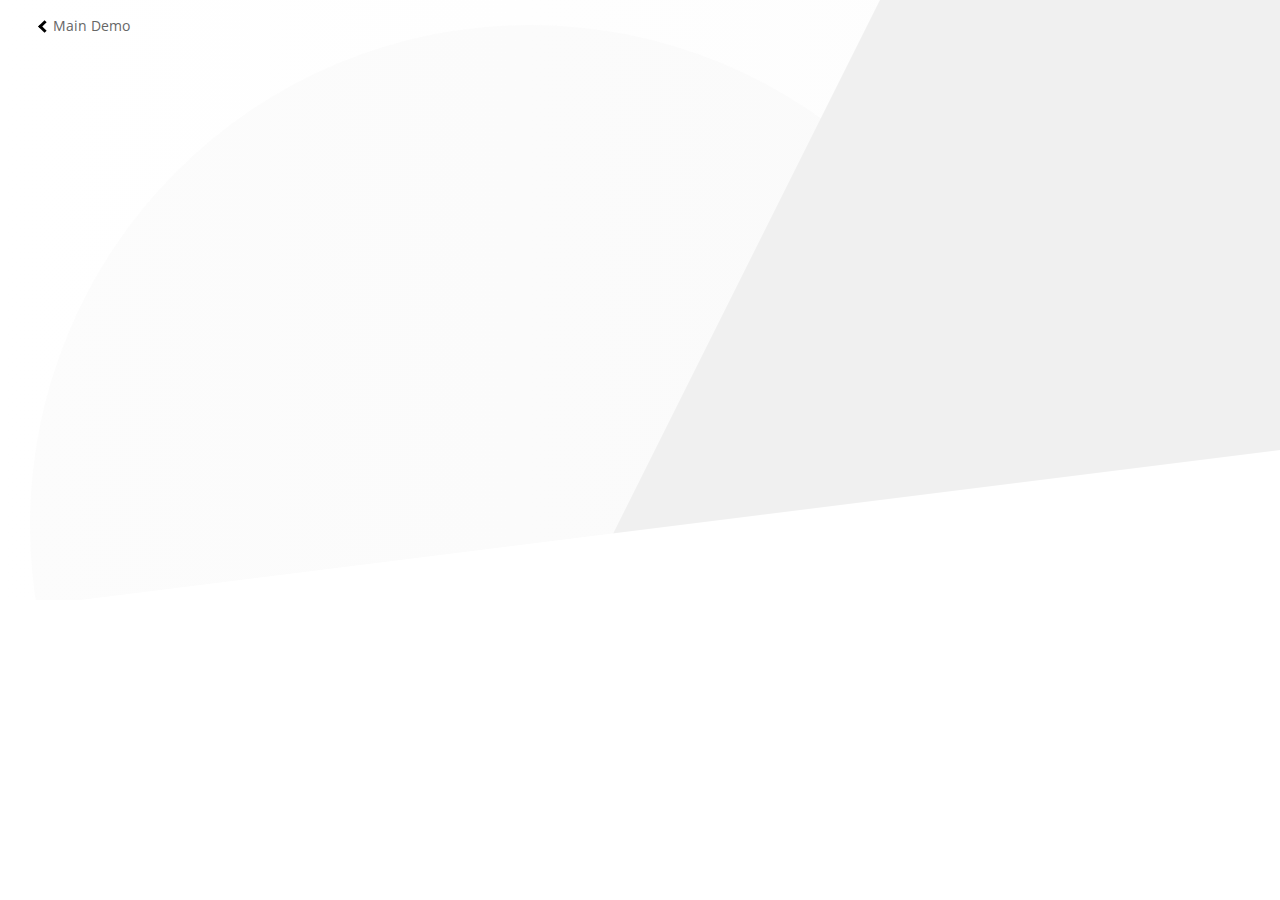
==== index.html @ e13f263b "intial commit" ====
<!DOCTYPE html>
<html lang="us-en" dir="ltr">

<head>
    <meta charset="UTF-8">
    <meta http-equiv="X-UA-Compatible" content="IE=edge">
    <title>SaaS</title>
    <meta name="description" content="SaaS website">
    <meta name="viewport" content="width=device-width, initial-scale=1.0">

    <link rel="preconnect" href="https://fonts.gstatic.com">
    <link href="https://fonts.googleapis.com/css2?family=Open+Sans:wght@300;400;600;700&display=swap" rel="stylesheet">
    <link href="https://fonts.googleapis.com/css2?family=Hind:wght@300;400;500;600;700&display=swap" rel="stylesheet">

    <link rel="stylesheet" href="css/default.css">
    <link rel="stylesheet" href="css/styles.css">
    <link rel="stylesheet" href="css/responsive.css">
    <link rel="stylesheet" href="https://cdnjs.cloudflare.com/ajax/libs/font-awesome/4.7.0/css/font-awesome.min.css">
</head>

<body>
    <div class="header-container">
        <div class="circle"></div>
        <div class="triangle-up"></div>
        <div class="triangle-left"></div>
        <header>
            <nav class="topNav">
                <p><i class="arrow left"></i> Main Demo</p>
            </nav>
            <nav id="bottomNav" class="navbar">

            </nav>
            <section class="empowering">

            </section>
        </header>
    </div>
</body>

</html>
---- css/default.css ----
:root {
    --white: #fff;
    --black: #000;
    --font-color-base: #666;
    --font-color-dark: #212529;
    --font-color-light: #b0aebe;
    --font-color-link: #57a6ff;
    --footer: #34324a;
    --footer-base: #2e2c44;
    --contrast: rgba(246, 248, 249, 0.8);
    --success: #64ecf5;
    --danger: #ff8b8d;
    --grad-1: #a1ecff;
    --grad-2: #7dbcff;
    --size-10: 0.625rem;
    --size-14: 0.875rem;
    --size-16: 1rem;
    --size-18: 1.125rem;
    --size-20: 1.25rem;
    --size-30: 1.875rem;
    --size-40: 2.5rem;
    --size-50: 3.125rem;
    --size-100: 6.25rem;
    --size-150: 9.375rem;
}

html {
    scroll-behavior: smooth;
}

body {
    font-family: "Open Sans", sans-serif;
    font-weight: 400;
    font-size: var(--size-14);
    line-height: 1.6;
    letter-spacing: 0;
    color: var(--font-color-base);
    margin: 0;
    padding: 0;
}

*,
::after,
::before {
    box-sizing: border-box;
}

ul {
    padding: 0;
    margin: 0;
    list-style: none;
}

a {
    text-decoration: none;
}

p {
    margin-top: 0;
}

h2 {
    font-size: 1.75rem;
    font-weight: 500;
    line-height: 1.2;
}

img {
    width: 100%;
    max-width: 100%;
    vertical-align: middle;
    border-style: none;
}

.container {
    width: 100%;
    padding-left: 15px;
    padding-right: 15px;
    margin-left: auto;
    margin-right: auto;
}

.btn {
    display: inline-block;
    font-weight: 400;
    color: var(--font-color-dark);
    text-align: center;
    cursor: pointer;
    user-select: none;
    background-color: transparent;
    border: 1px solid transparent;
    padding: 0.375rem 0.75rem;
    border-radius: var(--size-20);
    transition: ease-in-out 0.3s;
}

.btn-primary {
    background-image: linear-gradient(90deg, var(--grad-1) 0, var(--grad-2) 100%);
    border: 1px solid var(--grad-1);
    box-shadow: 0 10px 20px rgba(161, 236, 255, 0.5);
    transition: ease-in-out 0.3s;
    color: var(--white);
    padding: 0.4375rem 1.5625rem;
}

.btn-white {
    background-color: var(--white);
    color: var(--font-color-link);
    box-shadow: 0 10px 20px rgba(255, 255, 255, 0.35);
    padding: 0.475rem 1.75rem;
}

@media (min-width: 768px) {
    .container {
        max-width: 720px;
    }
}

@media (min-width: 992px) {
    .container {
        max-width: 960px;
    }
}

@media (min-width: 1200px) {
    .container {
        max-width: 1140px;
    }
}
---- css/styles.css ----
/* header-container is for the background images behind the header */

.header-container {
    background-image: linear-gradient(to left, rgba(231, 231, 231, 0.1) 0, white);
    position: relative;
    overflow: hidden;
    z-index: -11;
}

.circle {
    background: rgba(229, 229, 229, .1);
    width: 1000px;
    height: 1000px;
    border-radius: 50%;
    position: absolute;
    bottom: -425px;
    right: 250px;
    z-index: -10;
}

.triangle-up {
    width: 0;
    height: 0;
    border-left: 500px solid transparent;
    border-right: 500px solid transparent;
    border-bottom: 1000px solid rgb(240, 240, 240);
    position: absolute;
    bottom: 0;
    right: -300px;
    z-index: -9;
}

.triangle-left {
    width: 0;
    height: 0;
    border-top: 250px solid transparent;
    border-right: 2000px solid white;
    border-bottom: 250px solid transparent;
    position: absolute;
    bottom: -350px;
    right: 0;
    z-index: -8;
}


/* header container */

header {
    max-width: 75rem;
    height: 600px;
    margin: 0 auto;
    padding-top: 15px;
}

.arrow {
    border: solid black;
    border-width: 0 3px 3px 0;
    display: inline-block;
    padding: 3px;
}

.left {
    transform: rotate(135deg);
    -webkit-transform: rotate(135deg);
}
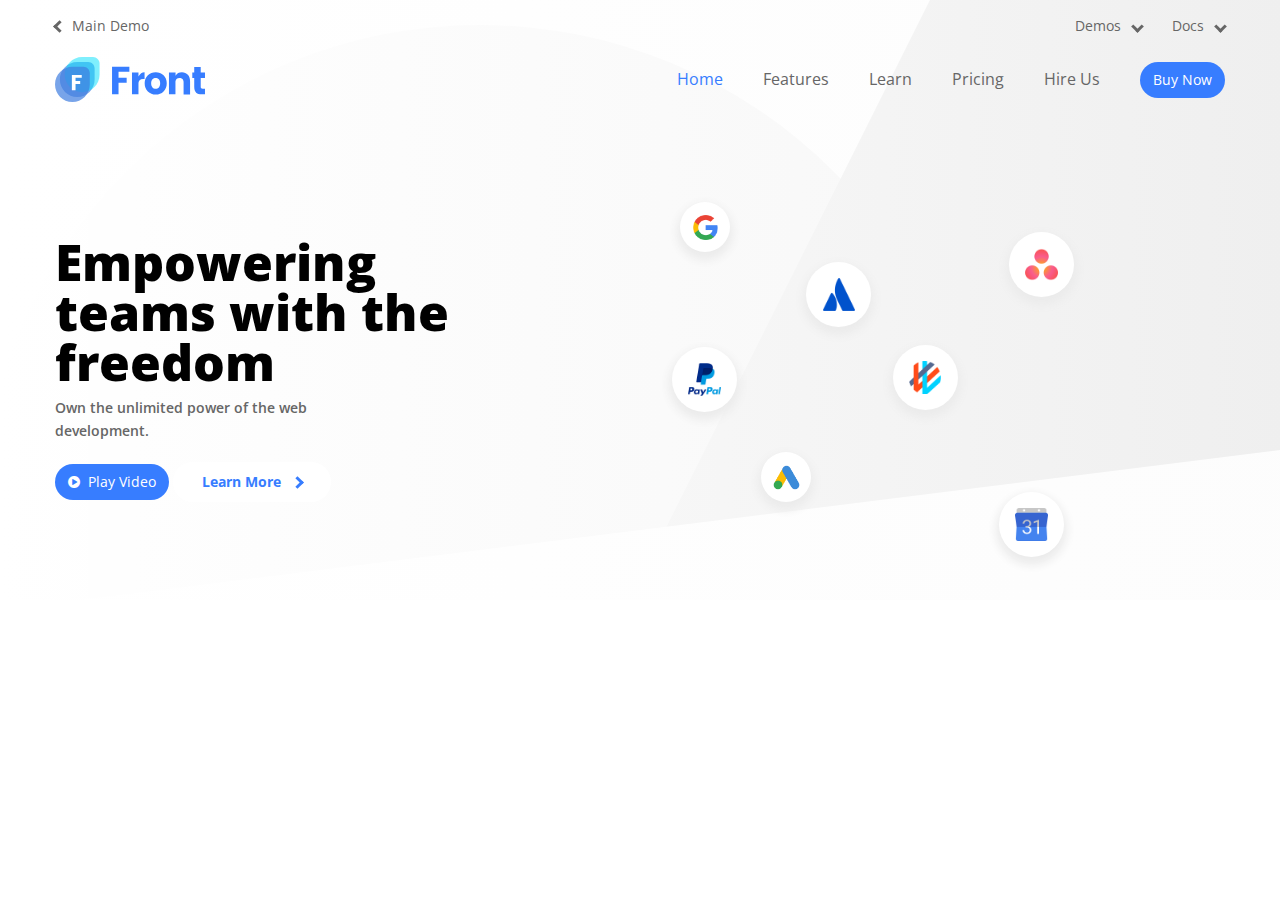
==== commit ed67e4c5: "2nd commit" ====
--- a/index.html
+++ b/index.html
@@ -19,22 +19,137 @@
 </head>
 
 <body>
-    <div class="header-container">
+    <section class="header-container">
         <div class="circle"></div>
         <div class="triangle-up"></div>
         <div class="triangle-left"></div>
-        <header>
+        <header class="header-section">
             <nav class="topNav">
-                <p><i class="arrow left"></i> Main Demo</p>
+                <a href="./html/dummy-page.html"><i class="arrow left"></i>&nbsp;&nbsp;Main Demo</a>
+                <a href="#" id="demos" class="topNav-push-right" aria-expanded="false">Demos&nbsp;&nbsp;&nbsp;<i class="arrow down"></i></a>
+                <ul>
+                    <li>
+                        <a href="./html/dummy-page.html">Demo-1</a>
+                    </li>
+                    <li>
+                        <a href="./html/dummy-page.html">Demo-2</a>
+                    </li>
+                    <li>
+                        <a href="./html/dummy-page.html">Demo-3</a>
+                    </li>
+                </ul>
+                <a href="#" id="docs" aria-expanded="false">Docs&nbsp;&nbsp;&nbsp;<i class="arrow down"></i></a>
+                <ul>
+                    <li>
+                        <a href="./html/dummy-page.html">Doc-1</a>
+                    </li>
+                    <li>
+                        <a href="./html/dummy-page.html">Doc-2</a>
+                    </li>
+                    <li>
+                        <a href="./html/dummy-page.html">Doc-3</a>
+                    </li>
+                </ul>
             </nav>
-            <nav id="bottomNav" class="navbar">
-
+            <nav id="navbar" class="bottomNav">
+                <div>
+                    <a href="./html/dummy-page.html">
+                        <img src="./project_logo/logo.svg" alt="company logo">
+                    </a>
+                </div>
+                <div class="bottomNav-push-right">
+                    <ul>
+                        <li><a href="./html/dummy-page.html">Home</a></li>
+                        <li><a href="./html/dummy-page.html">Features</a></li>
+                        <li><a href="./html/dummy-page.html">Learn</a></li>
+                        <li><a href="./html/dummy-page.html">Pricing</a></li>
+                        <li><a href="./html/dummy-page.html">Hire Us</a></li>
+                    </ul>
+                </div>
+                <div>
+                    <a class="btn" href="./html/dummy-page.html">Buy Now</a>
+                </div>
             </nav>
             <section class="empowering">
-
+                <div class="block-text">
+                    <h1>Empowering <br> teams with the <br> freedom</h1>
+                    <p>Own the unlimited power of the web <br> development.</p>
+                    <div class="empowering-buttons">
+                        <a class="btn" href="#"><i class="fa fa-play-circle"></i>&nbsp;&nbsp;Play Video</a>
+                        <a class="btn btn-white" href="#">Learn More&nbsp;&nbsp;&nbsp;<i class="arrow-blue right"></i></a>
+                    </div>
+                </div>
+                <div class="block-icons">
+                    <div class="google-logo">
+                        <div class="round-white-bg small google-img-container">
+                            <img src="./logo_icons/google.png" alt="google icon">
+                        </div>
+                    </div>
+                    <div class="atlassian-logo">
+                        <div class="round-white-bg big atlasian-img-container">
+                            <img src="./logo_icons/atlassian.png" alt="atlasian icon">
+                        </div>
+                    </div>
+                    <div class="asana-logo">
+                        <div class="round-white-bg big asana-img-container">
+                            <img src="./logo_icons/asana.png" alt="asana icon">
+                        </div>
+                    </div>
+                    <div class="paypal-logo">
+                        <div class="round-white-bg big paypal-img-container">
+                            <img src="./logo_icons/paypal.jpg" alt="paypal icon">
+                        </div>
+                    </div>
+                    <div class="weave-logo">
+                        <div class="round-white-bg big weave-img-container">
+                            <img src="./logo_icons/weave.png" alt="weave icon">
+                        </div>
+                    </div>
+                    <div class="google-ads-logo">
+                        <div class="round-white-bg small google-ads-img-container">
+                            <img class="ads-icon" src="./logo_icons/google-ads.png" alt="google ads icon">
+                        </div>
+                    </div>
+                    <div class="calendar-logo">
+                        <div class="round-white-bg big calendar-img-container">
+                            <img src="./logo_icons/calendar.png" alt="calendar icon">
+                        </div>
+                    </div>
+                </div>
             </section>
         </header>
-    </div>
+    </section>
+
+    <script>
+        // const selDemos = document.querySelector("a[aria-expanded]");
+        const selDemos = document.getElementById("demos");
+        const selDocs = document.getElementById("docs");
+
+        function toggleNav({
+            target
+        }) {
+            const expanded = target.getAttribute("aria-expanded") === "true" || false;
+            selDemos.setAttribute("aria-expanded", !expanded);
+        }
+
+        selDemos.addEventListener("click", toggleNav);
+        selDocs.addEventListener("click", toggleNav);
+
+        // const sel = document.getElementById("demos");
+        // const arrowDn = document.getElementById("arrowDown");
+        // var toggle = true;
+
+        // function arrowClicked() {
+        //     if (toggle) {
+        //         sel.size = "3";
+        //     } else {
+        //         sel.size = "1";
+        //     }
+        //     toggle = !toggle;
+        // }
+
+        // arrowDn.addEventListener("click", arrowClicked);
+    </script>
 </body>
 
 </html>--- a/css/default.css
+++ b/css/default.css
@@ -5,6 +5,7 @@
     --font-color-dark: #212529;
     --font-color-light: #b0aebe;
     --font-color-link: #57a6ff;
+    --font-color-btn: rgb(55, 125, 255);
     --footer: #34324a;
     --footer-base: #2e2c44;
     --contrast: rgba(246, 248, 249, 0.8);
@@ -53,10 +54,26 @@
 
 a {
     text-decoration: none;
+    color: var(--font-color-base);
+}
+
+select {
+    border-color: white;
+    outline: none;
+    border: 1px solid transparent;
+    color: var(--font-color-base);
+    font-size: var(--size-14);
+    cursor: pointer;
+    /* for Firefox */
+    -moz-appearance: none;
+    /* for Chrome */
+    -webkit-appearance: none;
+    background-color: transparent;
 }
 
 p {
-    margin-top: 0;
+    margin: 0;
+    padding: 0;
 }
 
 h2 {
@@ -83,11 +100,11 @@
 .btn {
     display: inline-block;
     font-weight: 400;
-    color: var(--font-color-dark);
+    color: var(--white);
     text-align: center;
     cursor: pointer;
     user-select: none;
-    background-color: transparent;
+    background-color: var(--font-color-btn);
     border: 1px solid transparent;
     padding: 0.375rem 0.75rem;
     border-radius: var(--size-20);
@@ -105,9 +122,45 @@
 
 .btn-white {
     background-color: var(--white);
-    color: var(--font-color-link);
-    box-shadow: 0 10px 20px rgba(255, 255, 255, 0.35);
+    color: var(--font-color-btn);
+    /* box-shadow: 0 10px 20px rgba(255, 255, 255, 0.35); */
     padding: 0.475rem 1.75rem;
+    font-weight: 700;
+}
+
+.arrow {
+    border: solid var(--font-color-base);
+    border-width: 0 3px 3px 0;
+    display: inline-block;
+    padding: 3px;
+    pointer-events: none;
+}
+
+.arrow-blue {
+    border: solid var(--font-color-btn);
+    border-width: 0 3px 3px 0;
+    display: inline-block;
+    padding: 3px;
+}
+
+.left {
+    transform: rotate(135deg);
+    -webkit-transform: rotate(135deg);
+}
+
+.down {
+    transform: rotate(45deg);
+    -webkit-transform: rotate(45deg);
+}
+
+.right {
+    transform: rotate(-45deg);
+    -webkit-transform: rotate(-45deg);
+}
+
+.up {
+    transform: rotate(-135deg);
+    -webkit-transform: rotate(-135deg);
 }
 
 @media (min-width: 768px) {
--- a/css/styles.css
+++ b/css/styles.css
@@ -4,17 +4,16 @@
     background-image: linear-gradient(to left, rgba(231, 231, 231, 0.1) 0, white);
     position: relative;
     overflow: hidden;
-    z-index: -11;
 }
 
 .circle {
-    background: rgba(229, 229, 229, .1);
+    background: rgba(229, 229, 229, .3);
     width: 1000px;
     height: 1000px;
     border-radius: 50%;
     position: absolute;
     bottom: -425px;
-    right: 250px;
+    right: 300px;
     z-index: -10;
 }
 
@@ -26,7 +25,7 @@
     border-bottom: 1000px solid rgb(240, 240, 240);
     position: absolute;
     bottom: 0;
-    right: -300px;
+    right: -350px;
     z-index: -9;
 }
 
@@ -43,23 +42,255 @@
 }
 
 
-/* header container */
-
-header {
+/* header-section container will contain topNav, bottomNav and empowering section*/
+
+.header-section {
     max-width: 75rem;
     height: 600px;
     margin: 0 auto;
-    padding-top: 15px;
-}
-
-.arrow {
-    border: solid black;
-    border-width: 0 3px 3px 0;
-    display: inline-block;
-    padding: 3px;
-}
-
-.left {
-    transform: rotate(135deg);
-    -webkit-transform: rotate(135deg);
+    padding: 15px 15px 0;
+}
+
+
+/* topNav has 3 p elements: Main Demo, Demos, and Docs */
+
+.topNav {
+    display: flex;
+    justify-content: center;
+    align-items: center;
+    margin-bottom: 20px;
+    position: relative;
+}
+
+.topNav-push-right {
+    margin-left: auto;
+    margin-right: 30px;
+}
+
+.arrow-down {
+    position: absolute;
+    right: 70px;
+    top: 5px;
+    cursor: pointer;
+}
+
+[aria-expanded="false"]~ul {
+    display: none;
+}
+
+[aria-expanded="true"]~ul {
+    display: block;
+    position: absolute;
+    right: 75px;
+    top: 25px;
+    background-image: linear-gradient(to right, rgba(255, 255, 255, 0.7), grey);
+    box-shadow: 0 0 var(--size-20) rgba(52, 49, 75, 0.1);
+    border-radius: 3px;
+    text-align: center;
+}
+
+[aria-expanded="true"]~ul li a {
+    margin: var(--size-20);
+    color: var(--font-color-dark);
+}
+
+
+/* bottomNav has 3 section: a logo, an un-ordered list, and a Buy Now button */
+
+.bottomNav {
+    display: flex;
+    align-items: center;
+    margin-bottom: 80px;
+}
+
+.bottomNav img {
+    width: 50%;
+}
+
+.bottomNav-push-right {
+    margin-left: auto;
+}
+
+.bottomNav ul {
+    display: flex;
+    align-items: center;
+}
+
+.bottomNav li a {
+    line-height: var(--size-20);
+    margin-right: var(--size-40);
+    font-size: var(--size-16);
+}
+
+.bottomNav li:first-child a {
+    color: var(--font-color-btn);
+}
+
+
+/* Section empowering; contains block-text and block-icons div */
+
+.empowering {
+    display: flex;
+    justify-content: space-between;
+    align-items: center;
+    margin-bottom: 40px;
+}
+
+.empowering>div {
+    flex: 1;
+}
+
+
+/* block-text section contains h1, p, and 2 buttons */
+
+.empowering .block-text {
+    display: flex;
+    flex-direction: column;
+    justify-content: center;
+}
+
+.empowering .block-text h1 {
+    font-size: var(--size-50);
+    line-height: 1;
+    margin: 0;
+    padding: 0;
+    font-weight: 900;
+    color: var(--black);
+}
+
+.empowering .block-text p {
+    margin: 0;
+    font-weight: 600;
+    padding: var(--size-10) 0 var(--size-20);
+}
+
+.empowering .empowering-buttons {
+    margin: 0;
+    padding: 0;
+}
+
+
+/* block-icons; contains 7 icons */
+
+.empowering .block-icons {
+    display: grid;
+    grid-template-columns: repeat(4, 1fr);
+    grid-template-rows: repeat(3, 125px);
+}
+
+.empowering .block-icons>div {
+    display: flex;
+    justify-content: center;
+    align-items: center;
+}
+
+.google-logo {
+    grid-column: 1 / 2;
+    grid-row: 1 / 2;
+    position: relative;
+}
+
+.atlassian-logo {
+    grid-column: 2 / 3;
+    grid-row: 1 / 2;
+    position: relative;
+}
+
+.asana-logo {
+    grid-column: 4 / 5;
+    grid-row: 1 / 2;
+    position: relative;
+}
+
+.paypal-logo {
+    grid-column: 1 / 2;
+    grid-row: 2 / 3;
+    position: relative;
+}
+
+.weave-logo {
+    grid-column: 3 / 4;
+    grid-row: 2 / 3;
+    position: relative;
+}
+
+.google-ads-logo {
+    grid-column: 2 / 3;
+    grid-row: 3 / 4;
+    position: relative;
+}
+
+.calendar-logo {
+    grid-column: 4 / 5;
+    grid-row: 3 / 4;
+    position: relative;
+}
+
+.empowering .round-white-bg {
+    background-color: var(--white);
+    border-radius: 50%;
+    box-shadow: 0 5px 10px 3px rgb(235 235 235);
+    display: flex;
+    justify-content: center;
+    align-items: center;
+}
+
+.empowering .small {
+    width: 50px;
+    height: 50px;
+}
+
+.empowering .big {
+    width: 65px;
+    height: 65px;
+}
+
+.google-img-container {
+    position: absolute;
+    left: 40px;
+    top: 20px;
+}
+
+.atlasian-img-container {
+    position: absolute;
+    left: 20px;
+    top: 80px;
+}
+
+.asana-img-container {
+    position: absolute;
+    left: -70px;
+    top: 50px;
+}
+
+.paypal-img-container {
+    position: absolute;
+    left: 32px;
+    top: 40px;
+}
+
+.weave-img-container {
+    position: absolute;
+    left: -40px;
+    top: 38px;
+}
+
+.google-ads-img-container {
+    position: absolute;
+    left: -25px;
+    top: 20px;
+}
+
+.calendar-img-container {
+    position: absolute;
+    left: -80px;
+    top: 60px;
+}
+
+.empowering .block-icons img {
+    width: 50%;
+}
+
+.empowering .block-icons .ads-icon {
+    width: 70%;
 }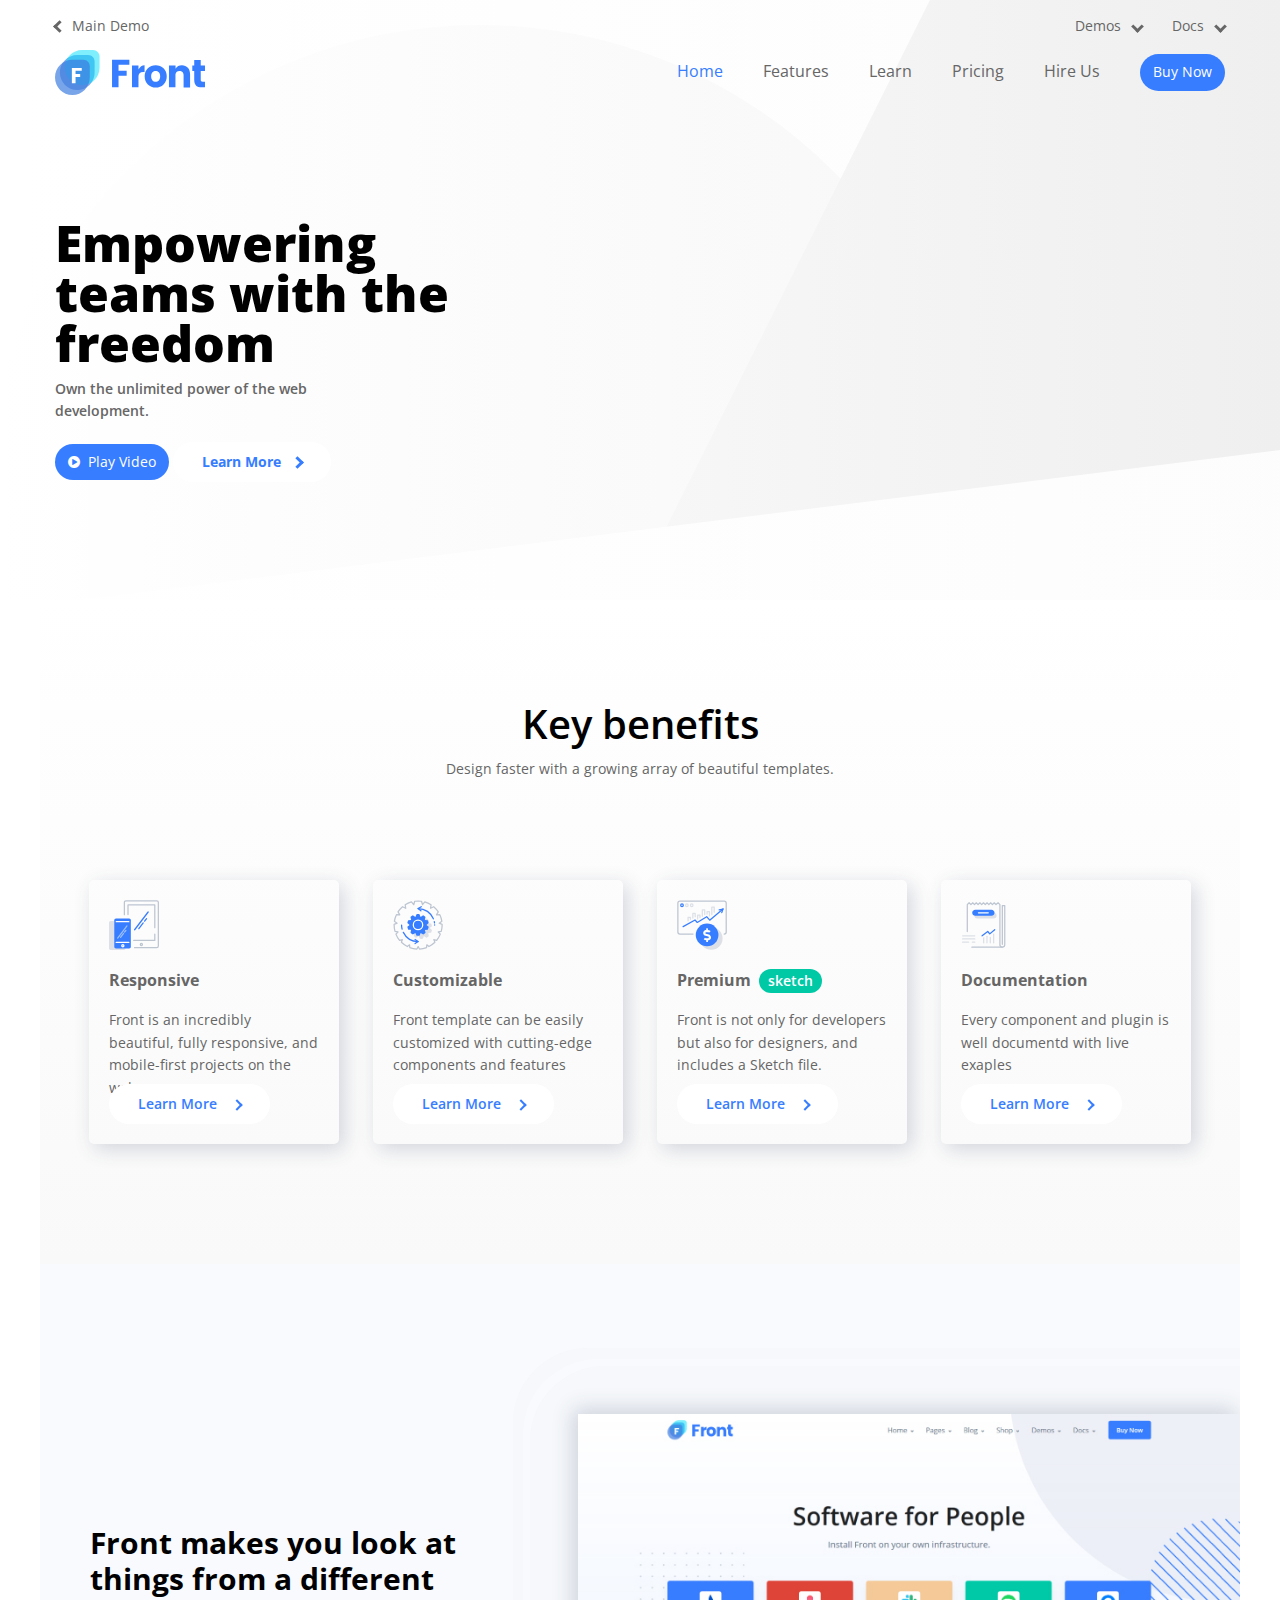
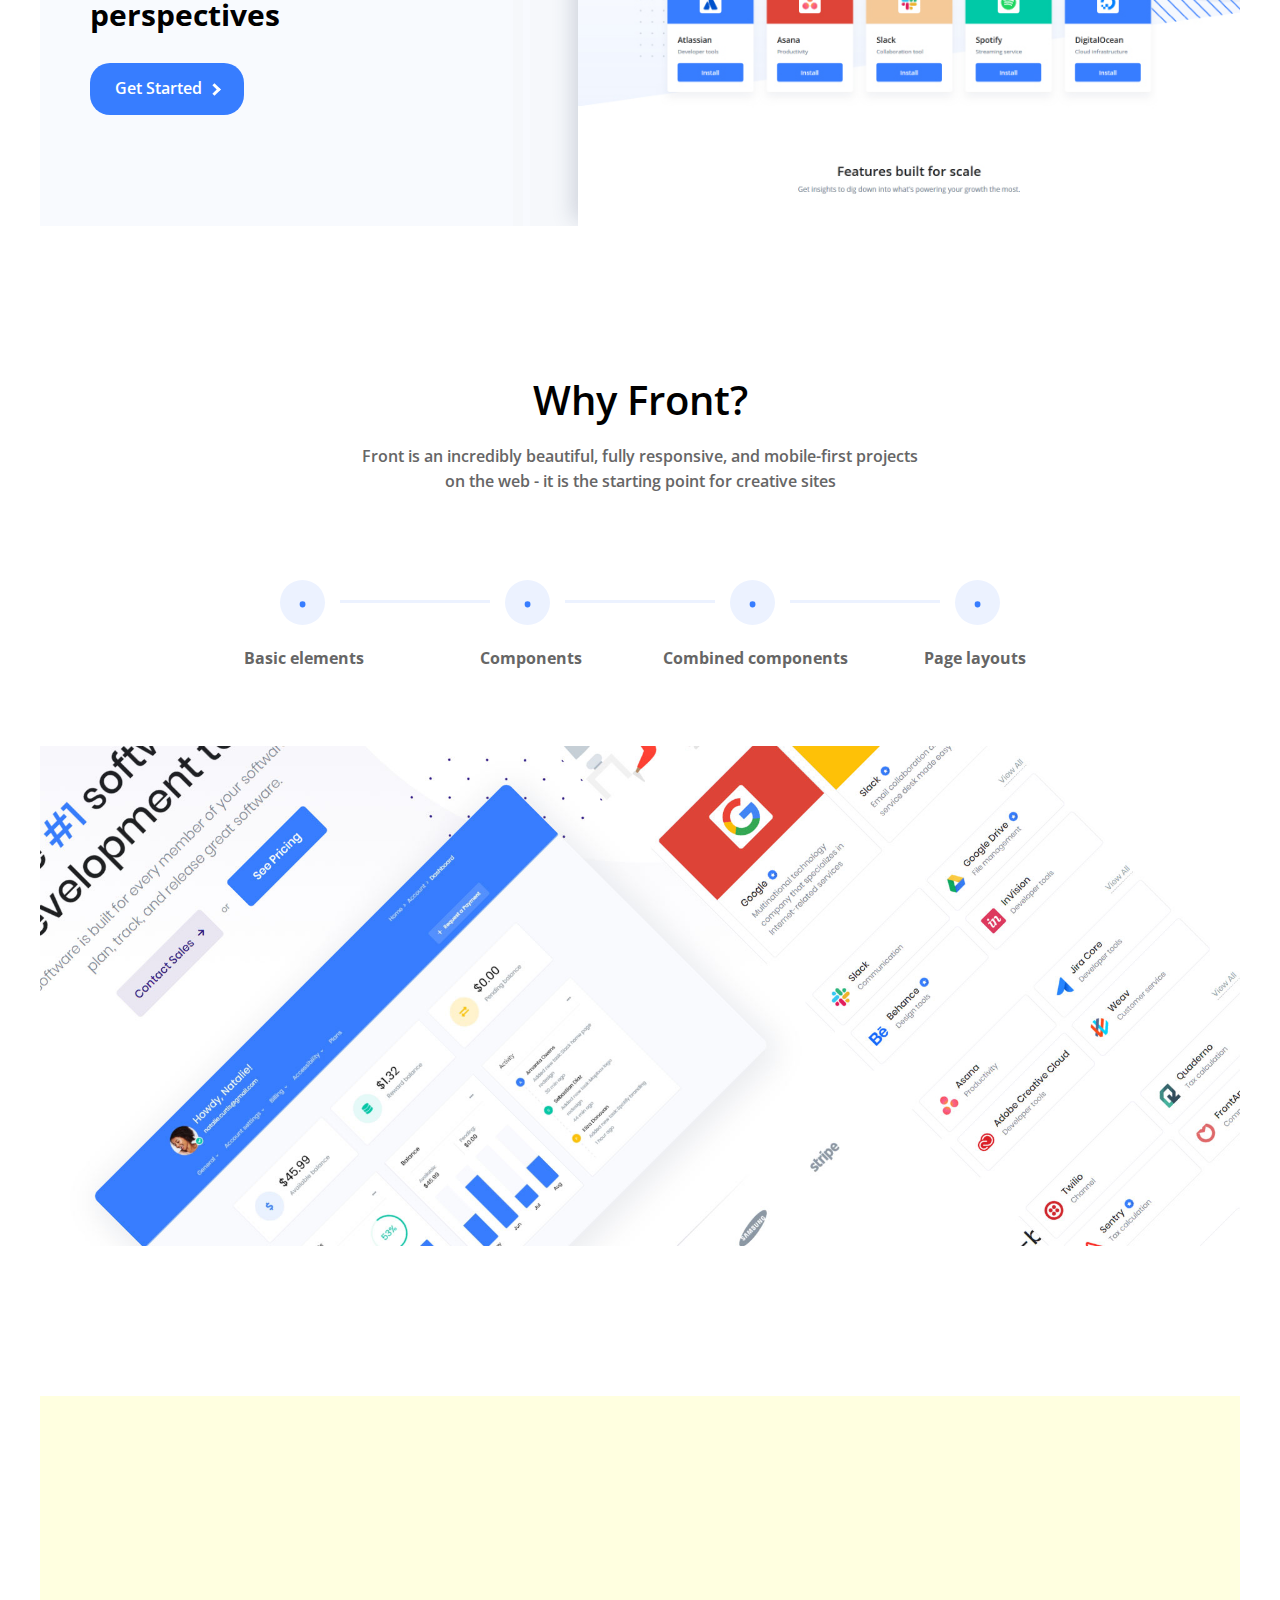
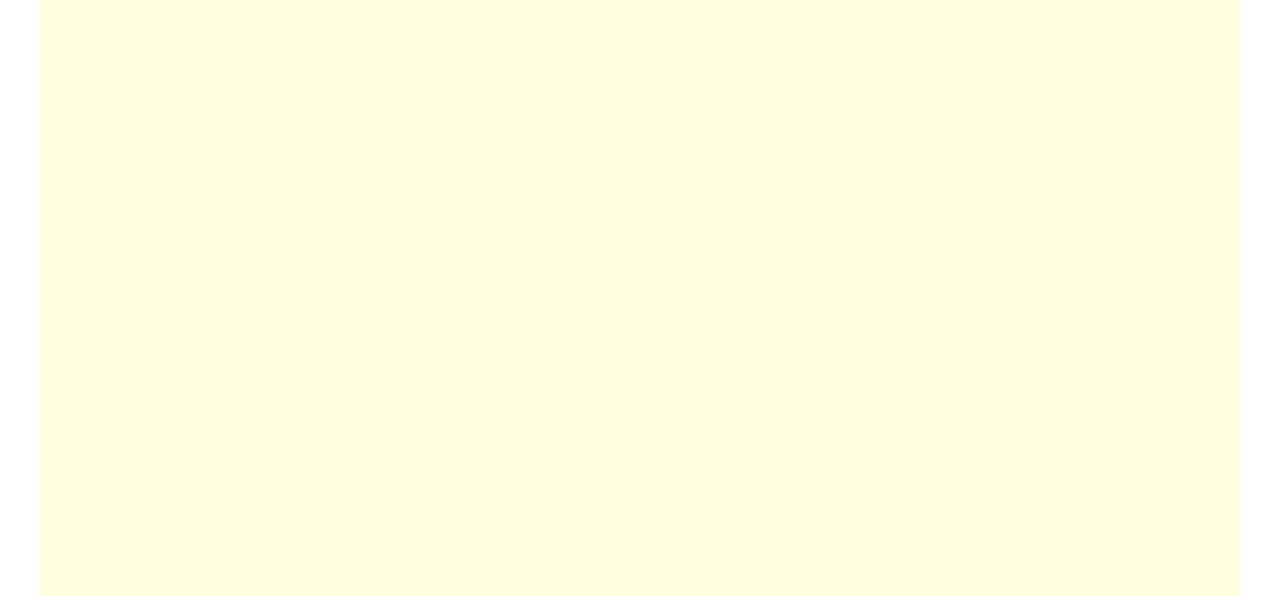
==== commit 3426592c: "3rd commit" ====
--- a/index.html
+++ b/index.html
@@ -51,6 +51,7 @@
                     </li>
                 </ul>
             </nav>
+            <div id="navbarBg" class="navbg"></div>
             <nav id="navbar" class="bottomNav">
                 <div>
                     <a href="./html/dummy-page.html">
@@ -75,8 +76,10 @@
                     <h1>Empowering <br> teams with the <br> freedom</h1>
                     <p>Own the unlimited power of the web <br> development.</p>
                     <div class="empowering-buttons">
-                        <a class="btn" href="#"><i class="fa fa-play-circle"></i>&nbsp;&nbsp;Play Video</a>
-                        <a class="btn btn-white" href="#">Learn More&nbsp;&nbsp;&nbsp;<i class="arrow-blue right"></i></a>
+                        <a class="btn" href="./html/dummy-page.html"><i class="fa fa-play-circle"></i>&nbsp;&nbsp;Play
+                            Video</a>
+                        <a class="btn btn-white" href="./html/dummy-page.html">Learn More&nbsp;&nbsp;&nbsp;<i
+                                class="arrow-blue right"></i></a>
                     </div>
                 </div>
                 <div class="block-icons">
@@ -119,9 +122,134 @@
             </section>
         </header>
     </section>
+    <section class="key-benefits">
+        <h2>Key benefits</h2>
+        <p>Design faster with a growing array of beautiful templates.</p>
+        <div class="benefits-cards-container">
+            <div class="benefits-card">
+                <div class="card-img-container">
+                    <img src="./icons/responsive.svg" alt="mobile and tablet">
+                </div>
+                <h3>Responsive</h3>
+                <div class="card-p-container">
+                    <p>Front is an incredibly beautiful, fully responsive, and mobile-first projects on the web.</p>
+                </div>
+                <a class="btn btn-white" href="./html/dummy-page.html">
+                    Learn More&nbsp;&nbsp;&nbsp;
+                    <i class="arrow-blue right"></i>
+                </a>
+            </div>
+            <div class="benefits-card">
+                <div class="card-img-container">
+                    <img src="./icons/customizable.svg" alt="gear">
+                </div>
+                <h3>Customizable</h3>
+                <div class="card-p-container">
+                    <p>Front template can be easily customized with cutting-edge components and features</p>
+                </div>
+                <a class="btn btn-white" href="./html/dummy-page.html">
+                    Learn More&nbsp;&nbsp;&nbsp;
+                    <i class="arrow-blue right"></i>
+                </a>
+            </div>
+            <div class="benefits-card">
+                <div class="card-img-container">
+                    <img src="./icons/premium.svg" alt="chart">
+                </div>
+                <div class="sketch-container">
+                    <h3>Premium&nbsp;</h3>
+                    <a class="btn" href="./html/dummy-page.html">sketch</a>
+                </div>
+                <div class="card-p-container">
+                    <p>Front is not only for developers but also for designers, and includes a Sketch file.</p>
+                </div>
+                <a class="btn btn-white" href="./html/dummy-page.html">
+                    Learn More&nbsp;&nbsp;&nbsp;
+                    <i class="arrow-blue right"></i>
+                </a>
+            </div>
+            <div class="benefits-card">
+                <div class="card-img-container">
+                    <img src="./icons/documentation.svg" alt="document">
+                </div>
+                <h3>Documentation</h3>
+                <div class="card-p-container">
+                    <p>Every component and plugin is well documentd with live exaples</p>
+                </div>
+                <a class="btn btn-white" href="./html/dummy-page.html">
+                    Learn More&nbsp;&nbsp;&nbsp;
+                    <i class="arrow-blue right"></i>
+                </a>
+            </div>
+        </div>
+    </section>
+    <section class="perspective">
+        <div class="grey-square2"></div>
+        <div class="white-square"></div>
+        <div class="grey-square1"></div>
+        <div class="block-text">
+            <h2>Front makes you look at things from a different perspectives</h2>
+            <a class="btn" href="./html/dummy-page.html">Get Started&nbsp;&nbsp;<i class="arrow-white right"></i></a>
+        </div>
+        <div class="block-image">
+            <img src="./banners/banner_one.jpg" alt="company banner">
+        </div>
+    </section>
+    <section class="why-front">
+        <h2>Why Front?</h2>
+        <p>Front is an incredibly beautiful, fully responsive, and mobile-first projects <br> on the web - it is the starting point for creative sites</p>
+        <div class="bullet-points">
+            <div class="bullet">
+                <div class="dot">&#x00b7;</div>
+            </div>
+            <div class="straight-line"></div>
+            <div class="bullet">
+                <div class="dot">&#x00b7;</div>
+            </div>
+            <div class="straight-line"></div>
+            <div class="bullet">
+                <div class="dot">&#x00b7;</div>
+            </div>
+            <div class="straight-line"></div>
+            <div class="bullet">
+                <div class="dot">&#x00b7;</div>
+            </div>
+        </div>
+        <div class="points">
+            <h3>Basic elements</h3>
+            <h3>Components</h3>
+            <h3>Combined components</h3>
+            <h3>Page layouts</h3>
+        </div>
+        <div class="block-image">
+            <img src="./banners/banner_two.jpg" alt="company banner">
+        </div>
+    </section>
+    <section class="template">
+
+    </section>
 
     <script>
-        // const selDemos = document.querySelector("a[aria-expanded]");
+        const nav = document.getElementById("navbar");
+        const navbarBg = document.getElementById("navbarBg");
+        var flag = 1;
+        window.onscroll = function() {
+            if (window.pageYOffset > 85) {
+                flag = 0;
+                navbarBg.classList.remove("stickySlideUp");
+                nav.classList.remove("stickySlideUp");
+                nav.classList.add("sticky");
+                navbarBg.classList.add("sticky");
+            } else {
+                if (!flag) {
+                    navbarBg.classList.add("stickySlideUp");
+                    nav.classList.add("stickySlideUp");
+                }
+                nav.classList.remove("sticky");
+                navbarBg.classList.remove("sticky");
+            }
+        }
+
         const selDemos = document.getElementById("demos");
         const selDocs = document.getElementById("docs");
 
@@ -129,7 +257,7 @@
             target
         }) {
             const expanded = target.getAttribute("aria-expanded") === "true" || false;
-            selDemos.setAttribute("aria-expanded", !expanded);
+            target.setAttribute("aria-expanded", !expanded);
         }
 
         selDemos.addEventListener("click", toggleNav);
--- a/css/default.css
+++ b/css/default.css
@@ -141,6 +141,15 @@
     border-width: 0 3px 3px 0;
     display: inline-block;
     padding: 3px;
+    pointer-events: none;
+}
+
+.arrow-white {
+    border: solid var(--white);
+    border-width: 0 3px 3px 0;
+    display: inline-block;
+    padding: 3px;
+    pointer-events: none;
 }
 
 .left {
--- a/css/styles.css
+++ b/css/styles.css
@@ -1,4 +1,4 @@
-/* header-container is for the background images behind the header */
+/* header-container is for the background images/shapes behind the header */
 
 .header-container {
     background-image: linear-gradient(to left, rgba(231, 231, 231, 0.1) 0, white);
@@ -60,6 +60,7 @@
     align-items: center;
     margin-bottom: 20px;
     position: relative;
+    z-index: 550;
 }
 
 .topNav-push-right {
@@ -74,33 +75,138 @@
     cursor: pointer;
 }
 
-[aria-expanded="false"]~ul {
+#demos[aria-expanded="false"]+ul {
     display: none;
 }
 
-[aria-expanded="true"]~ul {
-    display: block;
-    position: absolute;
+#docs[aria-expanded="false"]+ul {
+    display: none;
+}
+
+#demos[aria-expanded="true"]+ul {
     right: 75px;
     top: 25px;
+}
+
+#docs[aria-expanded="true"]+ul {
+    right: -25px;
+    top: 25px;
+    width: 93px;
+}
+
+[aria-expanded="true"]+ul {
+    display: block;
+    position: absolute;
     background-image: linear-gradient(to right, rgba(255, 255, 255, 0.7), grey);
     box-shadow: 0 0 var(--size-20) rgba(52, 49, 75, 0.1);
     border-radius: 3px;
     text-align: center;
 }
 
-[aria-expanded="true"]~ul li a {
+[aria-expanded="true"]+ul li a {
     margin: var(--size-20);
     color: var(--font-color-dark);
 }
 
 
-/* bottomNav has 3 section: a logo, an un-ordered list, and a Buy Now button */
+/* bottomNav has 3 section: a logo, an un-ordered list, and a Buy Now button, in a flex row */
 
 .bottomNav {
+    max-width: 75rem;
+    height: 130px;
+    margin: 0 auto;
+    padding: 15px 15px 0;
+    position: absolute;
+    top: 0;
+    right: 0;
+    left: 0;
+    z-index: 500;
+    /* transition: ease-in-out 0.3s; */
     display: flex;
     align-items: center;
     margin-bottom: 80px;
+}
+
+.bottomNav.sticky {
+    position: fixed;
+    height: 45px;
+    animation: reveal-nav-sticky .3s linear forwards;
+}
+
+@keyframes reveal-nav-sticky {
+    from {
+        top: -45px;
+        left: 0;
+    }
+    to {
+        visibility: visible;
+        top: 0;
+        left: 0;
+    }
+}
+
+.bottomNav.stickySlideUp {
+    position: absolute;
+    height: 130px;
+    animation: reveal-nav-stickySlideUp .3s linear;
+    transition: ease-in-out .3s;
+}
+
+@keyframes reveal-nav-stickySlideUp {
+    from {
+        top: 0;
+        left: 0;
+    }
+    to {
+        /* visibility: visible; */
+        top: 0;
+        left: 0;
+    }
+}
+
+.navbg {
+    visibility: hidden;
+    background: var(--white);
+    position: fixed;
+    top: 0;
+    right: 0;
+    left: 0;
+    z-index: 400;
+    height: 60px;
+    border-bottom: 1px solid rgba(189, 188, 188, .5);
+    box-shadow: 0 0 var(--size-20) rgba(48, 63, 100, 0.2);
+}
+
+.navbg.sticky {
+    animation: reveal-navbg .3s linear forwards;
+}
+
+@keyframes reveal-navbg {
+    from {
+        top: -60px;
+        left: 0;
+    }
+    to {
+        visibility: visible;
+        top: 0;
+        left: 0;
+    }
+}
+
+.navbg.stickySlideUp {
+    visibility: visible;
+    animation: slideUp-navbg .3s linear forwards;
+}
+
+@keyframes slideUp-navbg {
+    from {
+        top: 0;
+        left: 0;
+    }
+    to {
+        top: -60px;
+        left: 0;
+    }
 }
 
 .bottomNav img {
@@ -133,7 +239,7 @@
     display: flex;
     justify-content: space-between;
     align-items: center;
-    margin-bottom: 40px;
+    margin: 125px 0 40px;
 }
 
 .empowering>div {
@@ -246,45 +352,185 @@
 }
 
 .google-img-container {
+    visibility: hidden;
     position: absolute;
     left: 40px;
     top: 20px;
+    animation: reveal-google .5s linear forwards;
+}
+
+@keyframes reveal-google {
+    from {
+        position: absolute;
+        opacity: 0;
+        top: 60px;
+        left: 40px;
+        transform: scaleX(0);
+    }
+    to {
+        visibility: visible;
+        position: absolute;
+        opacity: 1;
+        top: 20px;
+        left: 40px;
+        transform: scaleX(1);
+    }
 }
 
 .atlasian-img-container {
+    visibility: hidden;
     position: absolute;
     left: 20px;
     top: 80px;
+    animation: reveal-atlasian .5s linear .5s forwards;
+}
+
+@keyframes reveal-atlasian {
+    from {
+        position: absolute;
+        opacity: 0;
+        top: 120px;
+        left: 20px;
+        transform: scaleX(0);
+    }
+    to {
+        visibility: visible;
+        position: absolute;
+        opacity: 1;
+        top: 80px;
+        left: 20px;
+        transform: scaleX(1);
+    }
 }
 
 .asana-img-container {
+    visibility: hidden;
     position: absolute;
     left: -70px;
     top: 50px;
+    animation: reveal-asana .5s linear .25s forwards;
+}
+
+@keyframes reveal-asana {
+    from {
+        position: absolute;
+        opacity: 0;
+        top: 90px;
+        left: -70px;
+        transform: scaleX(0);
+    }
+    to {
+        visibility: visible;
+        position: absolute;
+        opacity: 1;
+        top: 50px;
+        left: -70px;
+        transform: scaleX(1);
+    }
 }
 
 .paypal-img-container {
+    visibility: hidden;
     position: absolute;
     left: 32px;
     top: 40px;
+    animation: reveal-paypal .5s linear .75s forwards;
+}
+
+@keyframes reveal-paypal {
+    from {
+        position: absolute;
+        opacity: 0;
+        top: 80px;
+        left: 32px;
+        transform: scaleX(0);
+    }
+    to {
+        visibility: visible;
+        position: absolute;
+        opacity: 1;
+        top: 40px;
+        left: 32px;
+        transform: scaleX(1);
+    }
 }
 
 .weave-img-container {
+    visibility: hidden;
     position: absolute;
     left: -40px;
     top: 38px;
+    animation: reveal-weave .5s linear .25s forwards;
+}
+
+@keyframes reveal-weave {
+    from {
+        position: absolute;
+        opacity: 0;
+        top: 78px;
+        left: -40px;
+        transform: scaleX(0);
+    }
+    to {
+        visibility: visible;
+        position: absolute;
+        opacity: 1;
+        top: 38px;
+        left: -40px;
+        transform: scaleX(1);
+    }
 }
 
 .google-ads-img-container {
+    visibility: hidden;
     position: absolute;
     left: -25px;
     top: 20px;
+    animation: reveal-ads .5s linear .75s forwards;
+}
+
+@keyframes reveal-ads {
+    from {
+        position: absolute;
+        opacity: 0;
+        top: 60px;
+        left: -25px;
+        transform: scaleX(0);
+    }
+    to {
+        visibility: visible;
+        position: absolute;
+        opacity: 1;
+        top: 20px;
+        left: -25px;
+        transform: scaleX(1);
+    }
 }
 
 .calendar-img-container {
+    visibility: hidden;
     position: absolute;
     left: -80px;
     top: 60px;
+    animation: reveal-calendar .5s linear .5s forwards;
+}
+
+@keyframes reveal-calendar {
+    from {
+        position: absolute;
+        opacity: 0;
+        top: 100px;
+        left: -80px;
+        /* transform: scaleX(0); */
+    }
+    to {
+        visibility: visible;
+        position: absolute;
+        opacity: 1;
+        top: 60px;
+        left: -80px;
+        /* transform: scaleX(1); */
+    }
 }
 
 .empowering .block-icons img {
@@ -293,4 +539,249 @@
 
 .empowering .block-icons .ads-icon {
     width: 70%;
+}
+
+
+/* Section key-benefits */
+
+.key-benefits {
+    max-width: 75rem;
+    margin: 0 auto;
+    padding: 100px 15px;
+    text-align: center;
+    background-image: linear-gradient(to top, rgba(231, 231, 231, 0.25) 0, white);
+}
+
+.key-benefits h2 {
+    font-size: var(--size-40);
+    font-weight: 600;
+    color: var(--black);
+    margin: 0 auto;
+    padding-bottom: var(--size-10);
+}
+
+.benefits-cards-container {
+    display: flex;
+    justify-content: space-evenly;
+    align-items: center;
+    padding: 100px 0 20px;
+}
+
+.benefits-card {
+    min-width: 125px;
+    max-width: 250px;
+    flex: 1;
+    display: flex;
+    flex-direction: column;
+    justify-content: center;
+    align-items: flex-start;
+    border-radius: 5px;
+    box-shadow: 5px 5px var(--size-20) rgba(48, 63, 100, 0.2);
+    padding: var(--size-20);
+}
+
+.card-img-container {
+    max-width: 50px;
+    min-width: 50px;
+}
+
+.card-p-container {
+    text-align: left;
+    min-height: 75px;
+    max-height: 75px;
+}
+
+.benefits-card a {
+    font-weight: 600;
+}
+
+.benefits-card .arrow-blue {
+    border-width: 0 2px 2px 0;
+}
+
+.sketch-container h3 {
+    display: inline-block;
+}
+
+.sketch-container a {
+    background-color: rgb(0, 201, 166);
+    padding: 0 0.5rem;
+}
+
+
+/* Section Perspective */
+
+.perspective {
+    max-width: 75rem;
+    margin: 0 auto;
+    padding: 150px 0 0;
+    text-align: center;
+    background-color: rgb(248, 250, 254);
+    display: flex;
+    justify-content: center;
+    align-items: center;
+    position: relative;
+    z-index: -4;
+    overflow: hidden;
+}
+
+.perspective .block-text {
+    width: 50%;
+    padding: 0 var(--size-50);
+    text-align: left;
+}
+
+.perspective h2 {
+    font-size: var(--size-30);
+    font-weight: 700;
+    color: var(--black);
+    margin: 0 auto;
+    padding-bottom: var(--size-30);
+}
+
+.perspective a {
+    font-weight: 600;
+    padding: .75rem 1.5rem;
+    font-size: var(--size-16);
+}
+
+.grey-square1 {
+    height: 800px;
+    width: 800px;
+    background-color: rgba(243, 245, 247, .5);
+    bottom: -340px;
+    right: -90px;
+    position: absolute;
+    border-radius: 75px;
+    z-index: -3;
+}
+
+.white-square {
+    height: 800px;
+    width: 800px;
+    background-color: rgb(248, 250, 254);
+    bottom: -333px;
+    right: -83px;
+    position: absolute;
+    border-radius: 75px;
+    z-index: -4;
+}
+
+.grey-square2 {
+    height: 800px;
+    width: 800px;
+    background-color: rgba(243, 245, 247, .5);
+    bottom: -322px;
+    right: -73px;
+    position: absolute;
+    border-radius: 75px;
+    z-index: -5;
+}
+
+.perspective img {
+    box-shadow: -5px -5px var(--size-20) rgba(48, 63, 100, 0.2);
+}
+
+
+/* Section Why Front */
+
+.why-front {
+    max-width: 75rem;
+    margin: 0 auto var(--size-150);
+    padding: 150px 0 0;
+    text-align: center;
+    background-color: var(--white);
+    display: flex;
+    flex-direction: column;
+    justify-content: center;
+    align-items: center;
+}
+
+.why-front h2 {
+    font-size: var(--size-40);
+    font-weight: 600;
+    color: var(--black);
+    margin: 0 auto;
+    padding-bottom: var(--size-10);
+}
+
+.why-front p {
+    font-size: var(--size-16);
+    padding: var(--size-10) 0;
+    font-weight: 600;
+    color: var(--font-color-base);
+}
+
+.why-front .bullet-points {
+    display: flex;
+    justify-content: center;
+    align-items: center;
+    margin: 75px 0 var(--size-10);
+}
+
+.bullet-points .bullet {
+    background-color: rgb(236, 242, 255);
+    border-radius: 50px;
+    width: 45px;
+    height: 45px;
+    max-width: 45px;
+    max-height: 45px;
+    display: flex;
+    align-items: center;
+    justify-content: center;
+}
+
+.bullet .dot {
+    color: rgb(55, 125, 255);
+    font-size: var(--size-50);
+}
+
+.bullet-points .straight-line {
+    background-color: rgb(236, 242, 255);
+    width: 150px;
+    height: 3px;
+    margin: 0 15px;
+    align-self: flex-start;
+    margin-top: 20px;
+}
+
+.why-front .points {
+    display: flex;
+    justify-content: left;
+    align-items: center;
+    min-width: 70%;
+}
+
+.points h3 {
+    width: 250px;
+    padding: 0;
+    margin: 10px 0 75px;
+}
+
+.points h3:first-child {
+    padding-left: 78px;
+}
+
+.points h3:nth-child(2) {
+    padding-left: 32px;
+}
+
+.points h3:nth-child(3) {
+    padding-right: 20px;
+}
+
+.points h3:nth-child(4) {
+    padding-right: 80px;
+}
+
+
+/* Section Template */
+
+.template {
+    max-width: 75rem;
+    margin: 0 auto;
+    padding: 15px 15px 0;
+    text-align: center;
+    background-color: lightyellow;
+    height: 800px;
 }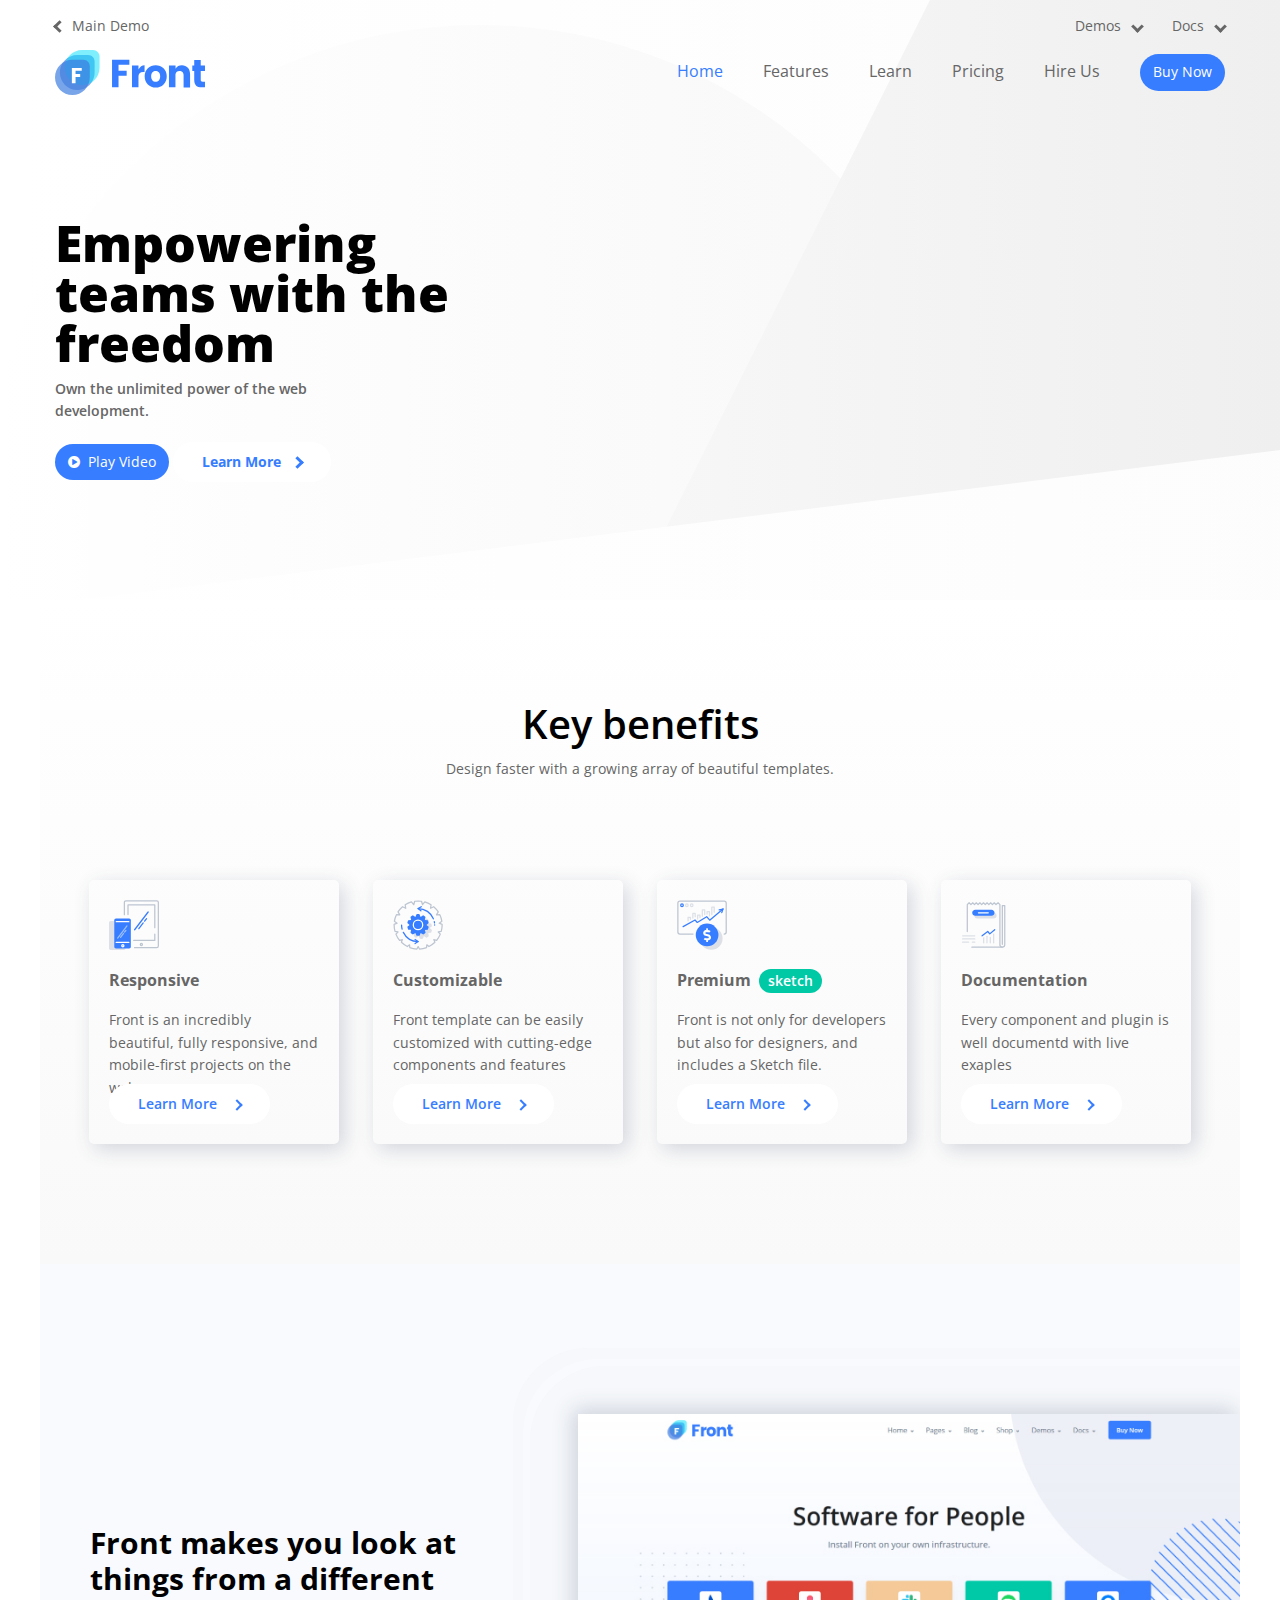
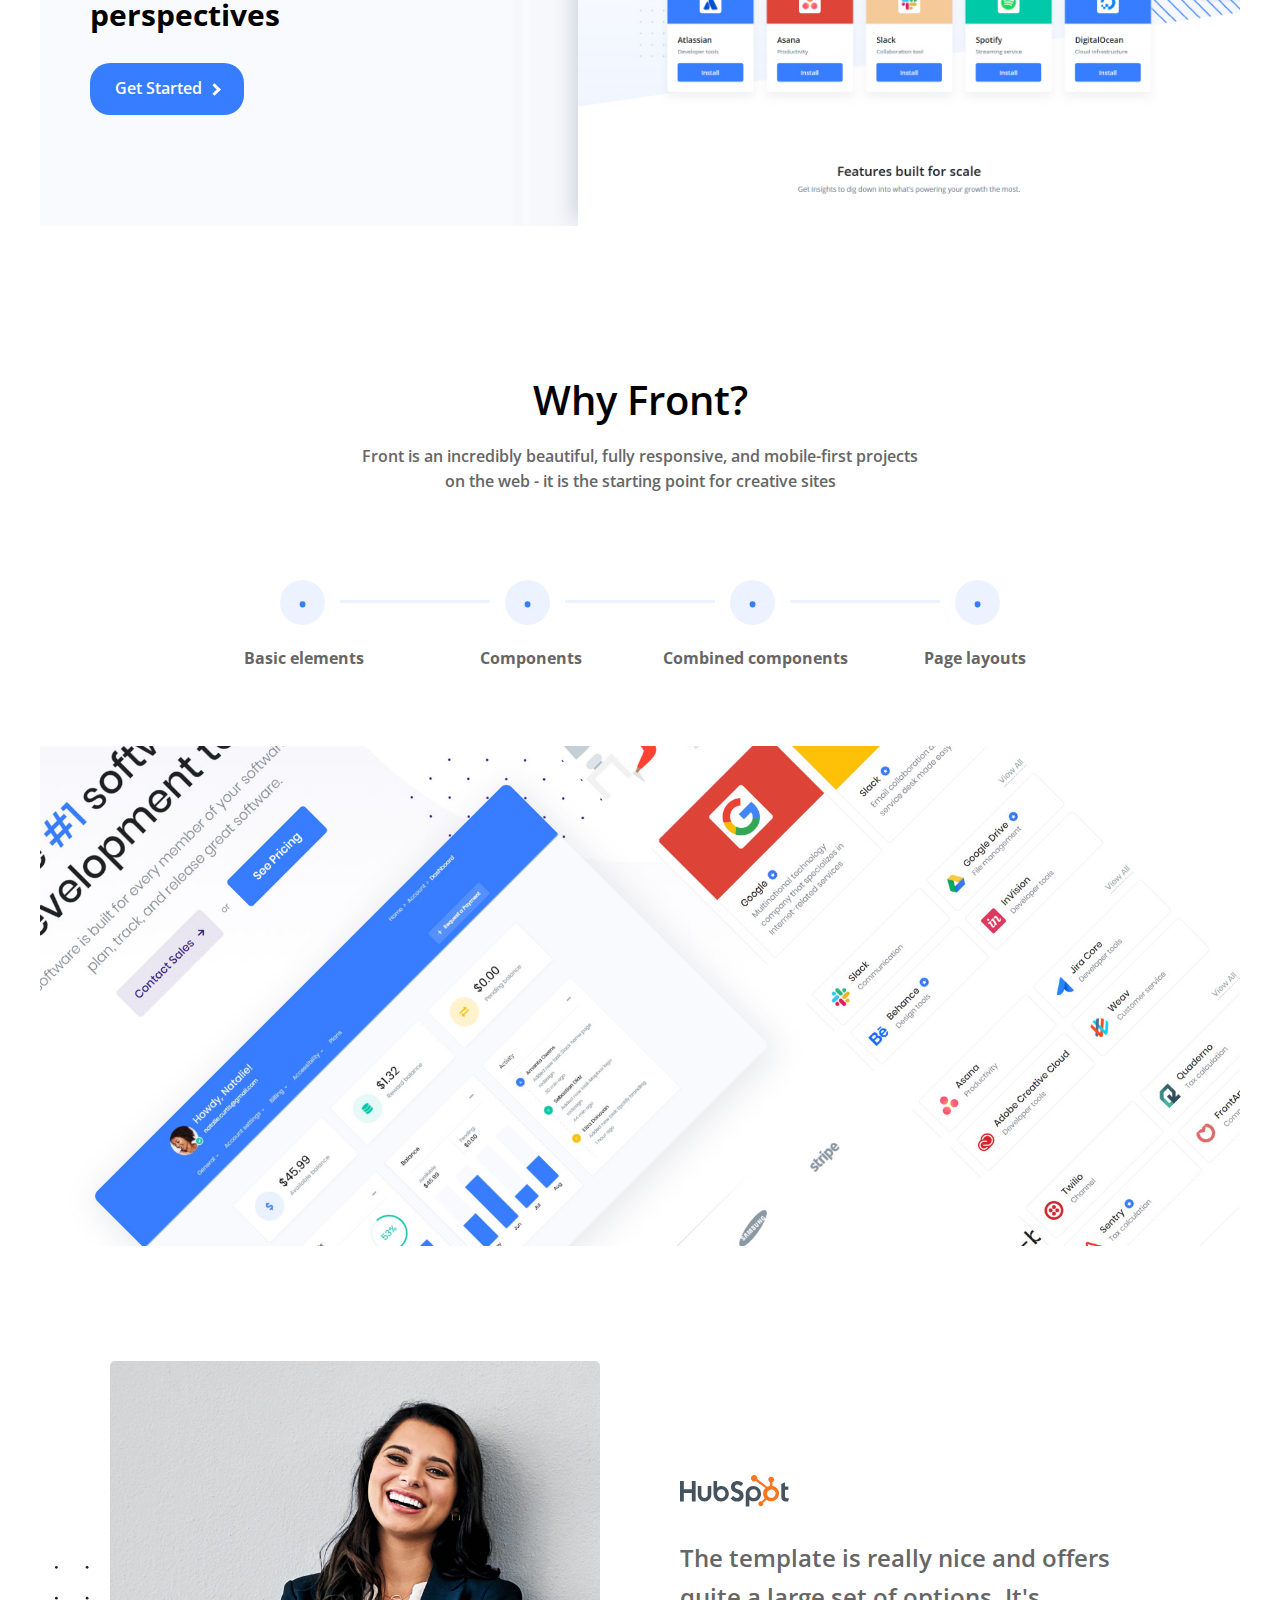
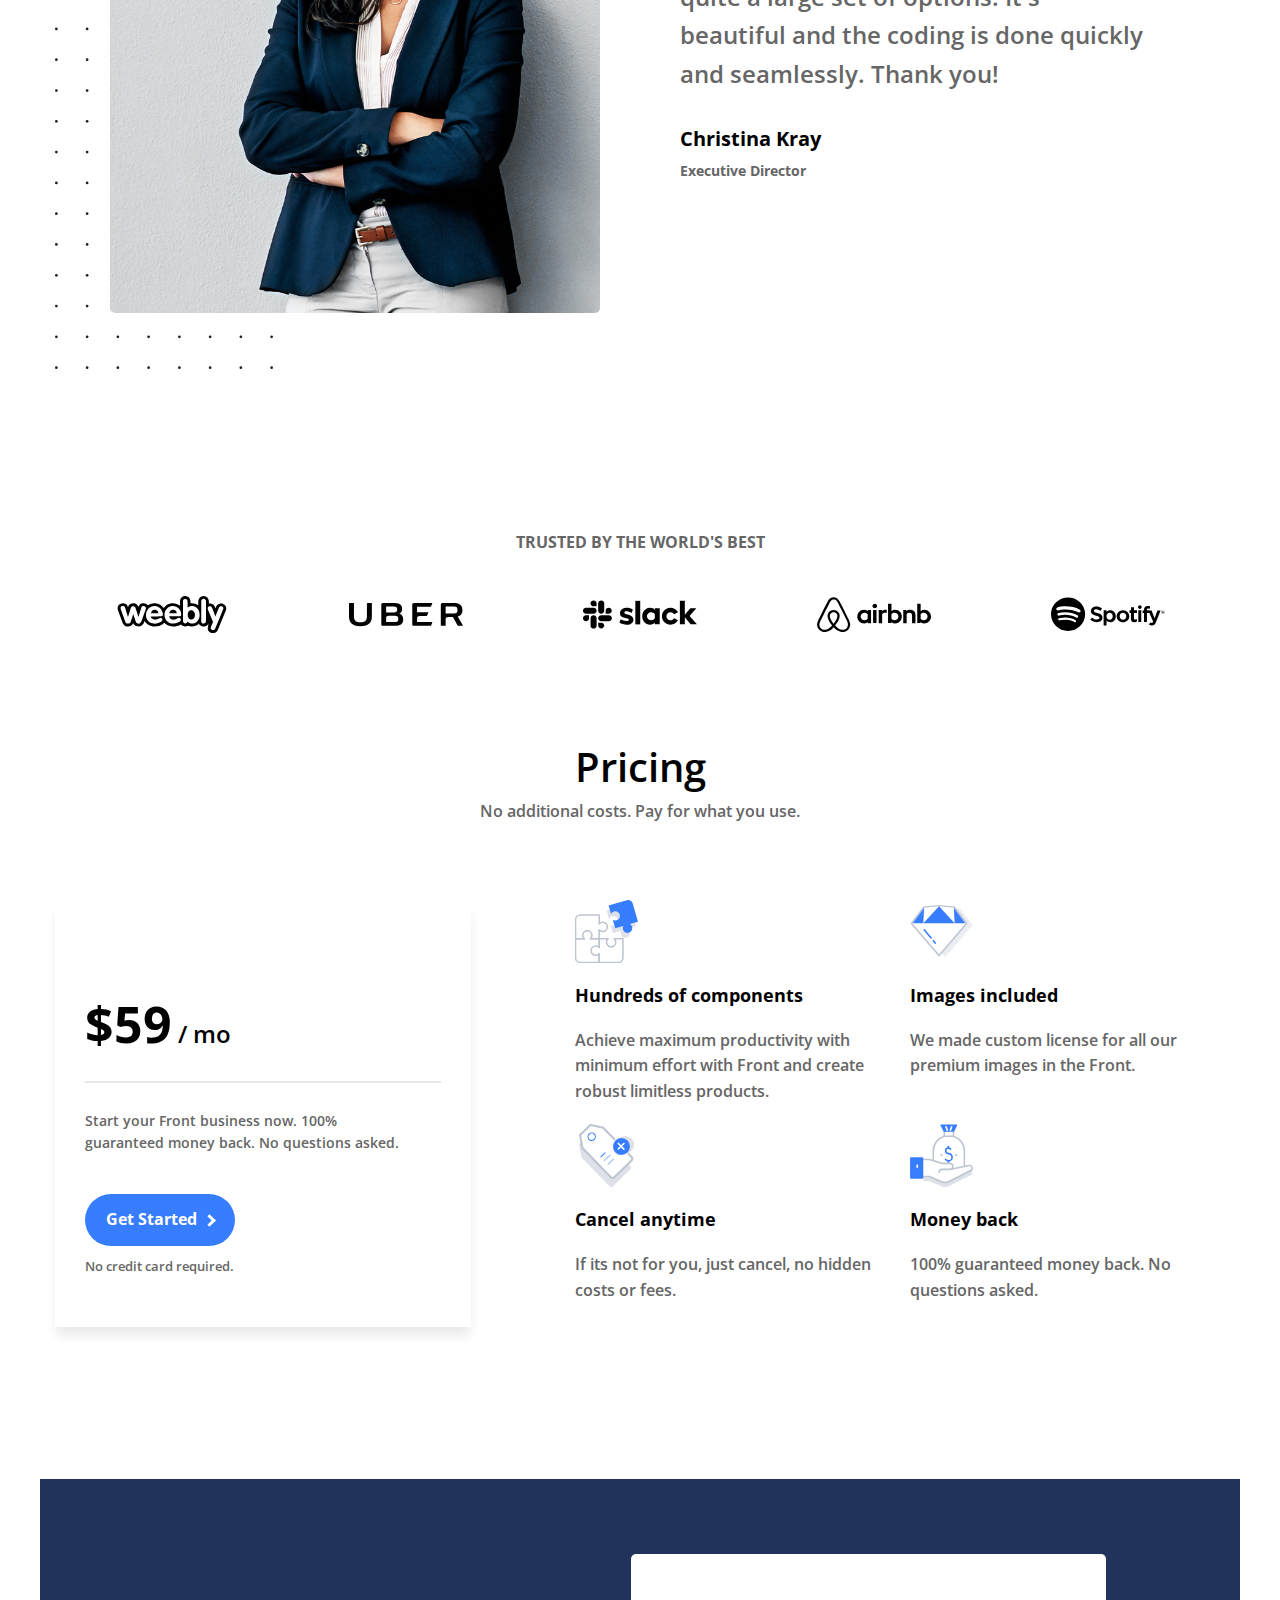
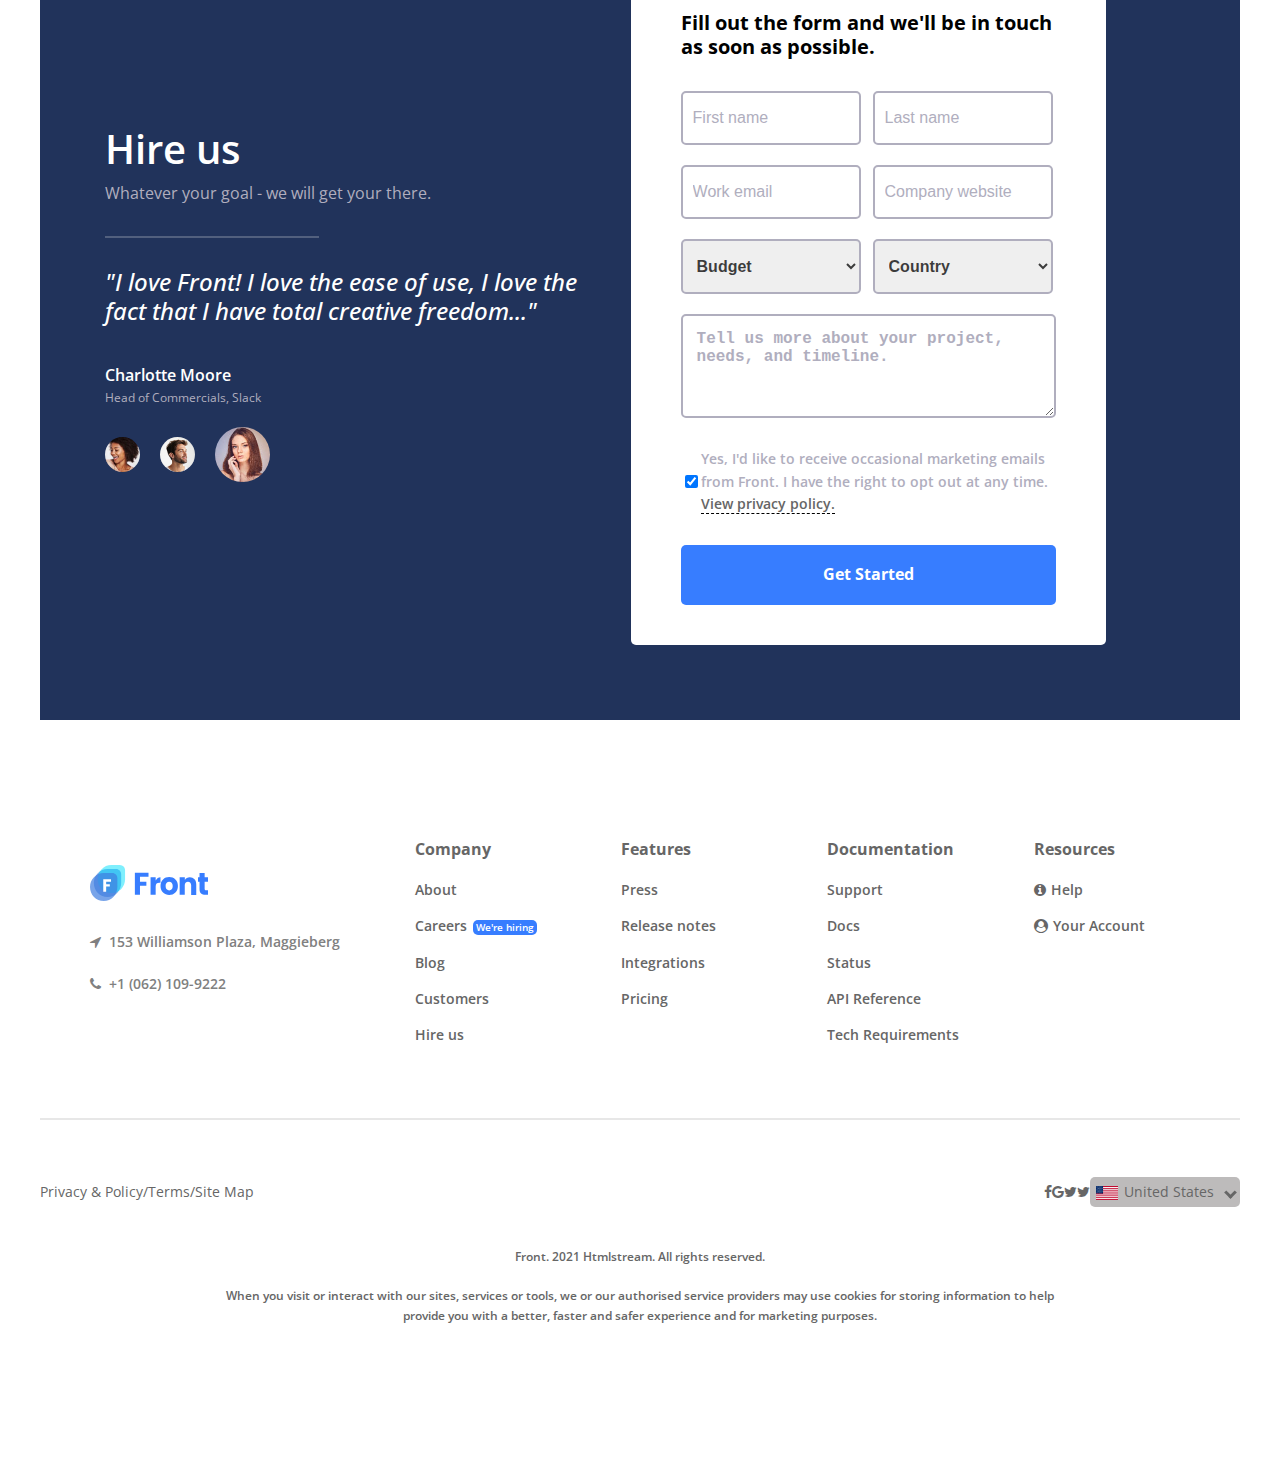
==== commit 604d965b: "3rd commit" ====
--- a/index.html
+++ b/index.html
@@ -122,6 +122,7 @@
             </section>
         </header>
     </section>
+
     <section class="key-benefits">
         <h2>Key benefits</h2>
         <p>Design faster with a growing array of beautiful templates.</p>
@@ -183,6 +184,7 @@
             </div>
         </div>
     </section>
+
     <section class="perspective">
         <div class="grey-square2"></div>
         <div class="white-square"></div>
@@ -195,6 +197,7 @@
             <img src="./banners/banner_one.jpg" alt="company banner">
         </div>
     </section>
+
     <section class="why-front">
         <h2>Why Front?</h2>
         <p>Front is an incredibly beautiful, fully responsive, and mobile-first projects <br> on the web - it is the starting point for creative sites</p>
@@ -225,9 +228,259 @@
             <img src="./banners/banner_two.jpg" alt="company banner">
         </div>
     </section>
+
     <section class="template">
-
-    </section>
+        <div class="img-text-block">
+            <div class="img-block">
+                <div class="dots-img">
+                    <img src="./icons/dots.svg" alt="dots">
+                </div>
+                <div class="woman-img">
+                    <img src="./people/woman_three.jpg" alt="woman executive">
+                </div>
+            </div>
+            <div class="text-block">
+                <img src="./company_logos/hubspot.svg" alt="HubSpot">
+                <p>The template is really nice and offers quite a large set of options. It's beautiful and the coding is done quickly and seamlessly. Thank you!</p>
+                <h3>Christina Kray</h3>
+                <h4>Executive Director</h4>
+            </div>
+        </div>
+        <div class="logo-section">
+            <h3>trusted by the world's best</h3>
+            <div class="logos">
+                <div>
+                    <img src="./company_logos/weebly.svg" alt="weebly">
+                </div>
+                <div>
+                    <img src="./company_logos/uber.svg" alt="uber">
+                </div>
+                <div>
+                    <img src="./company_logos/slack.svg" alt="slack">
+                </div>
+                <div>
+                    <img src="./company_logos/airbnb.svg" alt="airbnb">
+                </div>
+                <div>
+                    <img src="./company_logos/spotify.svg" alt="spotify">
+                </div>
+            </div>
+        </div>
+    </section>
+
+    <section class="pricing">
+        <h1>Pricing</h1>
+        <p>No additional costs. Pay for what you use.</p>
+        <div class="pricing-cards-container">
+            <div class="card-container">
+                <div class="pricing-card">
+                    <h2>$59<span> / mo</span></h2>
+                    <hr>
+                    <p>Start your Front business now. 100% guaranteed money back. No questions asked.</p>
+                    <a class="btn" href="./html/dummy-page.html">Get Started&nbsp;&nbsp;<i class="arrow-white right"></i></a>
+                    <span>No credit card required.</span>
+                </div>
+            </div>
+            <div class="grid-container">
+                <div class="pricing-grid">
+                    <div class="pricing-grid-card">
+                        <div>
+                            <img src="./icons/components.svg" alt="">
+                        </div>
+                        <h3>Hundreds of components</h3>
+                        <p>Achieve maximum productivity with minimum effort with Front and create robust limitless products.</p>
+                    </div>
+                    <div class="pricing-grid-card">
+                        <div>
+                            <img src="./icons/images.svg" alt="">
+                        </div>
+                        <h3>Images included</h3>
+                        <p>We made custom license for all our premium images in the Front.</p>
+                    </div>
+                    <div class="pricing-grid-card">
+                        <div>
+                            <img src="./icons/cancel.svg" alt="">
+                        </div>
+                        <h3>Cancel anytime</h3>
+                        <p>If its not for you, just cancel, no hidden costs or fees.</p>
+                    </div>
+                    <div class="pricing-grid-card">
+                        <div>
+                            <img src="./icons/moneyback.svg" alt="">
+                        </div>
+                        <h3>Money back</h3>
+                        <p>100% guaranteed money back. No questions asked.</p>
+                    </div>
+                </div>
+            </div>
+        </div>
+        </div>
+    </section>
+
+    <section class="hire-us">
+        <div class="hire-us-left-section">
+            <div class="hire-us-left">
+                <h1>Hire us</h1>
+                <p>Whatever your goal - we will get your there.</p>
+                <hr>
+                <h2>"I love Front! I love the ease of use, I love the fact that I have total creative freedom..."</h2>
+                <h3>Charlotte Moore</h3>
+                <span>Head of Commercials, Slack</span>
+                <div class="hire-us-img-container">
+                    <div>
+                        <img src="./people/woman_one.jpg" alt="woman headshot">
+                    </div>
+                    <div>
+                        <img src="./people/man_one.jpg" alt="man headshot">
+                    </div>
+                    <div>
+                        <img src="./people/woman_two.jpg" alt="woman headshot">
+                    </div>
+                </div>
+            </div>
+        </div>
+        <div class="hire-us-right-section">
+            <div class="hire-us-right">
+                <form action="/action_page.php" target="_blank" method="post" id="hireUsForm">
+                    <h2>Fill out the form and we'll be in touch as soon as possible.</h2>
+                    <div class="grid-form">
+                        <input type="text" name="firstName" id="firstName" placeholder="First name" required maxlength="20" size="16">
+                        <input type="text" name="lastName" id="lastName" placeholder="Last name" required maxlength="20" size="16">
+                        <input type="email" name="email" id="email" placeholder="Work email" required maxlength="20" size="16">
+                        <input type="url" name="website" id="website" placeholder="Company website" maxlength="20" size="16">
+                        <select id="budget" name="budget">
+                            <option>Budget</option>
+                            <option value="less40">Less than $40k</option>
+                            <option value="between4080">Between $40K and $80K</option>
+                            <option value="more80">More than $80k</option>
+                        </select>
+                        <select id="country" name="country">
+                            <option>Country</option>
+                            <option value="canada">Canada</option>
+                            <option value="unitedKingdom">United Kingdom</option>
+                            <option value="unitedStates">United States</option>
+                        </select>
+                    </div>
+                    <textarea rows="4" cols="40" name="message">Tell us more about your project, needs, and timeline.
+                    </textarea>
+                    <div class="checkbox">
+                        <input name="mailingList" id="mailingList" type="checkbox" value="mailingList" checked>
+                        <label for="mailingList">Yes, I'd like to receive occasional marketing emails from Front. I have the right to opt out at any time.
+                        <a href="./html/dummy-page.html">View privacy policy.</a>
+                    </label>
+                    </div>
+                    <a class="btn" href="#" onclick="hireUsForm.submit()">Get Started</a>
+                </form>
+            </div>
+        </div>
+    </section>
+
+    <footer>
+        <div class="footer-top">
+            <div class="footer-top-flex">
+                <div>
+                    <a href="./html/dummy-page.html">
+                        <img src="./project_logo/logo.svg" alt="company logo">
+                    </a>
+                </div>
+                <p><i class="fa fa-location-arrow"></i>&nbsp;&nbsp;153 Williamson Plaza, Maggieberg</p>
+                <p><i class="fa fa-phone"></i>&nbsp;&nbsp;+1 (062) 109-9222</p>
+            </div>
+            <div class="footer-top-uls">
+                <div>
+                    <h3>Company</h3>
+                    <ul>
+                        <li><a href="./html/dummy-page.html">About</a></li>
+                        <li>
+                            <a href="./html/dummy-page.html">Careers</a>
+                            <a class="btn" href="./html/dummy-page.html">We're hiring</a>
+                        </li>
+                        <li><a href="./html/dummy-page.html">Blog</a></li>
+                        <li><a href="./html/dummy-page.html">Customers</a></li>
+                        <li><a href="./html/dummy-page.html">Hire us</a></li>
+                    </ul>
+                </div>
+                <div>
+                    <h3>Features</h3>
+                    <ul>
+                        <li><a href="./html/dummy-page.html">Press</a></li>
+                        <li><a href="./html/dummy-page.html">Release notes</a></li>
+                        <li><a href="./html/dummy-page.html">Integrations</a></li>
+                        <li><a href="./html/dummy-page.html">Pricing</a></li>
+                    </ul>
+                </div>
+                <div>
+                    <h3>Documentation</h3>
+                    <ul>
+                        <li><a href="./html/dummy-page.html">Support</a></li>
+                        <li><a href="./html/dummy-page.html">Docs</a></li>
+                        <li><a href="./html/dummy-page.html">Status</a></li>
+                        <li><a href="./html/dummy-page.html">API Reference</a></li>
+                        <li><a href="./html/dummy-page.html">Tech Requirements</a></li>
+                    </ul>
+                </div>
+                <div>
+                    <h3>Resources</h3>
+                    <ul>
+                        <li><a href="./html/dummy-page.html"><i class="fa fa-info-circle"></i>Help</a></li>
+                        <li><a href="./html/dummy-page.html"><i class="fa fa-user-circle"></i>Your Account</a></li>
+                    </ul>
+                </div>
+            </div>
+        </div>
+        <hr>
+        <div class="footer-bottom">
+            <div class="footer-bottom-nav">
+                <ul>
+                    <li><a href="./html/dummy-page.html">Privacy & Policy</a></li>
+                    <li>/</li>
+                    <li><a href="./html/dummy-page.html">Terms</a></li>
+                    <li>/</li>
+                    <li><a href="./html/dummy-page.html">Site Map</a></li>
+                    <li class="push-right"><a href="./html/dummy-page.html"><i class="fa fa-facebook-f"></i></a></li>
+                    <li><a href="./html/dummy-page.html"><i class="fa fa-google"></i></a></li>
+                    <li><a href="./html/dummy-page.html"><i class="fa fa-twitter"></i></a></li>
+                    <li><a href="./html/dummy-page.html"><i class="fa fa-twitter"></i></a></li>
+                    <li>
+                        <a href="#" id="footerCountries" aria-expanded="false">
+                            <div>
+                                <img src="./banners/flag-Stars-and-Stripes-May-1-1795.jpg" alt="">
+                            </div>
+                            <span>United States&nbsp;&nbsp;&nbsp;<i class="arrow down"></i></span>
+                        </a>
+                        <ul>
+                            <li>
+                                <a href="./html/dummy-page.html">
+                                    <div>
+                                        <img src="./banners/flag-Stars-and-Stripes-May-1-1795.jpg" alt="">
+                                    </div>
+                                    United States
+                                </a>
+                            </li>
+                            <li>
+                                <a href="./html/dummy-page.html">
+                                    <div>
+                                        <img src="./banners/union jack.png" alt="">
+                                    </div>
+                                    United Kingdom
+                                </a>
+                            </li>
+                            <li>
+                                <a href="./html/dummy-page.html">
+                                    <div>
+                                        <img src="./banners/ca-flag.jpg" alt="">
+                                    </div>
+                                    Canada
+                                </a>
+                            </li>
+                        </ul>
+                    </li>
+                </ul>
+            </div>
+            <p>Front. 2021 Htmlstream. All rights reserved.</p>
+            <p>When you visit or interact with our sites, services or tools, we or our authorised service providers may use cookies for storing information to help provide you with a better, faster and safer experience and for marketing purposes.</p>
+        </div>
+    </footer>
 
     <script>
         const nav = document.getElementById("navbar");
@@ -252,6 +505,7 @@
 
         const selDemos = document.getElementById("demos");
         const selDocs = document.getElementById("docs");
+        const selCountries = document.getElementById("footerCountries");
 
         function toggleNav({
             target
@@ -262,6 +516,7 @@
 
         selDemos.addEventListener("click", toggleNav);
         selDocs.addEventListener("click", toggleNav);
+        selCountries.addEventListener("click", toggleNav);
 
         // const sel = document.getElementById("demos");
         // const arrowDn = document.getElementById("arrowDown");
--- a/css/default.css
+++ b/css/default.css
@@ -58,17 +58,17 @@
 }
 
 select {
-    border-color: white;
+    /* border-color: white;
     outline: none;
     border: 1px solid transparent;
     color: var(--font-color-base);
     font-size: var(--size-14);
-    cursor: pointer;
+    cursor: pointer; */
     /* for Firefox */
-    -moz-appearance: none;
+    /* -moz-appearance: none; */
     /* for Chrome */
-    -webkit-appearance: none;
-    background-color: transparent;
+    /* -webkit-appearance: none;
+    background-color: transparent; */
 }
 
 p {
--- a/css/styles.css
+++ b/css/styles.css
@@ -83,12 +83,22 @@
     display: none;
 }
 
+#footerCountries[aria-expanded="false"]+ul {
+    display: none;
+}
+
 #demos[aria-expanded="true"]+ul {
     right: 75px;
     top: 25px;
 }
 
 #docs[aria-expanded="true"]+ul {
+    right: -25px;
+    top: 25px;
+    width: 93px;
+}
+
+#footerCountries[aria-expanded="true"]+ul {
     right: -25px;
     top: 25px;
     width: 93px;
@@ -687,7 +697,7 @@
 
 .why-front {
     max-width: 75rem;
-    margin: 0 auto var(--size-150);
+    margin: 0 auto;
     padding: 150px 0 0;
     text-align: center;
     background-color: var(--white);
@@ -782,6 +792,524 @@
     margin: 0 auto;
     padding: 15px 15px 0;
     text-align: center;
-    background-color: lightyellow;
-    height: 800px;
+    background-color: var(--white);
+    display: flex;
+    flex-direction: column;
+    justify-content: center;
+    align-items: center;
+}
+
+.template .img-text-block {
+    display: flex;
+    justify-content: center;
+    align-items: center;
+    margin-bottom: 100px;
+}
+
+.img-text-block .img-block {
+    flex: 1;
+    display: flex;
+    flex-direction: column;
+    position: relative;
+    padding: 100px 0;
+}
+
+.dots-img {
+    width: 40%;
+    position: absolute;
+    left: 0;
+    top: 305px;
+}
+
+.woman-img {
+    width: 90%;
+    align-self: flex-end;
+    z-index: 100;
+}
+
+.woman-img img {
+    border-radius: 5px;
+}
+
+.img-text-block .text-block {
+    display: flex;
+    flex-direction: column;
+    justify-content: flex-start;
+    align-items: flex-start;
+    flex: 1;
+    text-align: left;
+    padding-left: 80px;
+}
+
+.text-block img {
+    width: 20%;
+}
+
+.text-block p {
+    font-size: 24px;
+    font-weight: 600;
+    margin: 30px 75px 30px 0;
+}
+
+.text-block h3 {
+    font-size: 20px;
+    font-weight: 700;
+    color: var(--black);
+    margin: 0;
+    padding: 0;
+}
+
+.text-block h4 {
+    margin-top: 5px;
+    font-size: 14px;
+}
+
+.logo-section .logos {
+    display: flex;
+    justify-content: center;
+    align-items: center;
+}
+
+.logo-section h3 {
+    text-transform: uppercase;
+    margin-bottom: 40px;
+}
+
+.logos div {
+    flex: 1;
+    padding: 0 60px;
+}
+
+
+/* Pricing section */
+
+.pricing {
+    max-width: 75rem;
+    margin: 0 auto 150px;
+    padding: 75px 15px 0;
+    text-align: center;
+    display: flex;
+    flex-direction: column;
+}
+
+.pricing>h1 {
+    color: var(--black);
+    font-size: var(--size-40);
+    font-weight: 600;
+    margin-bottom: 0;
+}
+
+.pricing>p {
+    font-size: var(--size-16);
+    font-weight: 600;
+    margin-bottom: 75px;
+}
+
+.pricing-cards-container {
+    display: flex;
+    justify-content: center;
+    align-items: center;
+}
+
+.pricing-cards-container .card-container {
+    flex: 1;
+}
+
+.pricing-card {
+    width: 80%;
+    display: flex;
+    flex-direction: column;
+    justify-content: flex-start;
+    align-items: flex-start;
+    box-shadow: 0 10px 10px -1px rgb(235, 235, 235);
+    padding: 50px 30px;
+    text-align: left;
+}
+
+.pricing-card h2 {
+    color: var(--black);
+    font-size: var(--size-50);
+    font-weight: 700;
+    margin-bottom: var(--size-20);
+}
+
+.pricing-card h2 span {
+    font-size: 24px;
+    font-weight: 600;
+}
+
+.pricing-card hr {
+    height: 2px;
+    color: var(--font-color-light);
+    background-color: rgba(231, 231, 231, 1);
+    border: none;
+    width: 100%;
+}
+
+.pricing-card p {
+    padding: 20px 40px 40px 0;
+    font-weight: 600;
+}
+
+.pricing-card .btn {
+    padding: 0.75rem 1.25rem;
+    font-size: var(--size-16);
+    font-weight: 700;
+    border-radius: var(--size-30);
+}
+
+.pricing-card span {
+    padding-top: 10px;
+    font-size: 13px;
+    font-weight: 600;
+}
+
+.pricing-cards-container .grid-container {
+    flex: 1.25;
+}
+
+.pricing-grid {
+    display: grid;
+    grid-template-columns: repeat(2, 1fr);
+    grid-template-rows: repeat(2, 1fr);
+    text-align: left;
+    gap: 20px;
+}
+
+.pricing-grid img {
+    width: 20%;
+}
+
+.pricing-grid-card h3 {
+    font-weight: 700;
+    font-size: var(--size-18);
+    color: var(--black);
+}
+
+.pricing-grid-card p {
+    font-weight: 600;
+    font-size: var(--size-16);
+}
+
+
+/* Hire Us section */
+
+.hire-us {
+    max-width: 75rem;
+    margin: 0 auto;
+    padding: 75px 15px 75px;
+    text-align: center;
+    background-color: rgb(33, 51, 91);
+    display: flex;
+    justify-content: center;
+    align-items: center;
+}
+
+.hire-us-left-section {
+    flex: 6;
+    padding-left: var(--size-50);
+}
+
+.hire-us-left {
+    display: flex;
+    flex-direction: column;
+    justify-content: center;
+    align-items: flex-start;
+    text-align: left;
+}
+
+.hire-us-left>h1 {
+    color: var(--white);
+    font-size: var(--size-40);
+    font-weight: 600;
+    padding: 0;
+    margin: 0;
+}
+
+.hire-us-left>p {
+    color: var(--font-color-light);
+    font-size: var(--size-16);
+}
+
+.hire-us-left hr {
+    height: 2px;
+    color: var(--font-color-light);
+    background-color: rgba(231, 231, 231, .25);
+    border: none;
+    width: 45%;
+    padding: 0;
+    margin: var(--size-30) 0 0;
+}
+
+.hire-us-left>h2 {
+    color: var(--white);
+    font-style: italic;
+    font-size: 24px;
+    margin-top: var(--size-30);
+}
+
+.hire-us-left>h3 {
+    color: var(--white);
+    font-weight: 600;
+    margin-bottom: 0;
+}
+
+.hire-us-left>span {
+    color: var(--font-color-light);
+    font-size: 12px;
+}
+
+.hire-us-img-container {
+    display: flex;
+    justify-content: center;
+    align-items: center;
+    padding-top: var(--size-20);
+}
+
+.hire-us-img-container>div {
+    max-width: 55px;
+    min-width: 55px;
+    padding-right: var(--size-20);
+}
+
+.hire-us-img-container>div:last-child {
+    max-width: 75px;
+    min-width: 75px;
+}
+
+.hire-us-left-section>div img {
+    border-radius: var(--size-100);
+}
+
+.hire-us-right-section {
+    flex: 7.5;
+    padding-left: var(--size-50);
+}
+
+.hire-us-right {
+    background-color: var(--white);
+    display: flex;
+    flex-direction: column;
+    justify-content: center;
+    align-items: center;
+    width: 80%;
+    padding: var(--size-40) var(--size-50);
+    border-radius: 5px;
+}
+
+.hire-us-right>form {
+    display: flex;
+    flex-direction: column;
+    justify-content: flex-start;
+    align-items: center;
+    text-align: left;
+    padding: 0;
+    margin: 0;
+}
+
+form>h2 {
+    font-size: 20px;
+    font-weight: 700;
+    color: var(--black);
+}
+
+form .grid-form {
+    display: grid;
+    grid-template-columns: repeat(2, 180px);
+    gap: 20px 12px;
+    padding: var(--size-16) 0 var(--size-20);
+    justify-content: left;
+    align-items: left;
+    margin: 0;
+    width: 100%;
+}
+
+.grid-form>input {
+    padding: var(--size-16) var(--size-10);
+    border-radius: 5px;
+    border: 2px solid var(--font-color-light);
+    font-size: var(--size-16);
+    font-weight: 500;
+    color: var(--font-color-light);
+}
+
+.grid-form>input::placeholder {
+    color: var(--font-color-light);
+}
+
+.grid-form>select {
+    padding: var(--size-16) var(--size-10);
+    border-radius: 5px;
+    border: 2px solid var(--font-color-light);
+    font-size: var(--size-16);
+    font-weight: 600;
+    color: rgba(0, 0, 0, .75);
+}
+
+form>textarea {
+    width: 100%;
+    color: var(--font-color-light);
+    font-size: var(--size-16);
+    padding: var(--size-14);
+    border: 2px solid var(--font-color-light);
+    border-radius: 5px;
+    font-weight: 600;
+}
+
+form .checkbox {
+    display: flex;
+    padding: var(--size-30) 0;
+}
+
+.checkbox>label {
+    font-size: 14px;
+    color: var(--font-color-light);
+    font-weight: 600;
+}
+
+.checkbox a {
+    border-bottom: 1px dashed black;
+}
+
+form>.btn {
+    border-radius: 5px;
+    width: 100%;
+    padding: var(--size-16) 0;
+    font-weight: 700;
+    font-size: var(--size-16);
+}
+
+
+/* Footer section */
+
+footer {
+    max-width: 75rem;
+    margin: 0 auto;
+    padding: 100px 0;
+    background-color: white;
+}
+
+.footer-top {
+    display: flex;
+    justify-content: flex-start;
+    align-items: center;
+    padding-bottom: 50px;
+}
+
+.footer-top-flex {
+    display: flex;
+    flex-direction: column;
+    justify-content: center;
+    align-items: flex-start;
+    text-align: left;
+    padding: 0 50px;
+    flex: .333;
+}
+
+.footer-top-flex>div {
+    width: 43%;
+    padding-bottom: 30px;
+}
+
+.footer-top-flex>p {
+    font-weight: 600;
+    color: grey;
+    padding-bottom: 20px;
+}
+
+.footer-top-uls {
+    display: flex;
+    justify-content: space-between;
+    align-items: flex-start;
+    width: 100%;
+    flex: 1;
+}
+
+.footer-top-uls>h3 {
+    font-weight: 700;
+}
+
+.footer-top-uls>div {
+    flex: 1;
+}
+
+.footer-top-uls li {
+    padding-bottom: 14px;
+}
+
+.footer-top-uls li a {
+    line-height: var(--size-20);
+    font-size: 14px;
+    font-weight: 600;
+    display: inline-block;
+}
+
+.footer-top-uls .btn {
+    line-height: 13px;
+    font-size: 10px;
+    padding: 0 2px;
+    border-radius: 5px;
+    margin-left: 2px;
+}
+
+.footer-top-uls li a i {
+    padding-right: 5px;
+}
+
+footer hr {
+    height: 2px;
+    color: var(--font-color-light);
+    background-color: rgba(231, 231, 231, 1);
+    border: none;
+    width: 100%;
+}
+
+.footer-bottom {
+    padding: 50px 0;
+    text-align: center;
+}
+
+.footer-bottom-nav {
+    padding-bottom: 20px;
+}
+
+.footer-bottom-nav ul {
+    display: flex;
+    justify-content: center;
+    align-items: center;
+}
+
+.footer-bottom-nav .push-right {
+    margin-left: auto;
+}
+
+#footerCountries {
+    display: flex;
+    justify-content: space-evenly;
+    align-items: center;
+    width: 150px;
+    padding: 4px 0;
+    background-color: rgb(189, 187, 187);
+    border-radius: 5px;
+}
+
+#footerCountries>div {
+    width: 15%;
+}
+
+#footerCountries>span {
+    font-size: 14px;
+    line-height: 1.2;
+}
+
+.footer-bottom>p {
+    font-size: 12px;
+    padding: 20px 0 0;
+    margin: 0;
+    font-weight: 600;
+}
+
+.footer-bottom>p:last-child {
+    width: 70%;
+    margin: 0 auto;
 }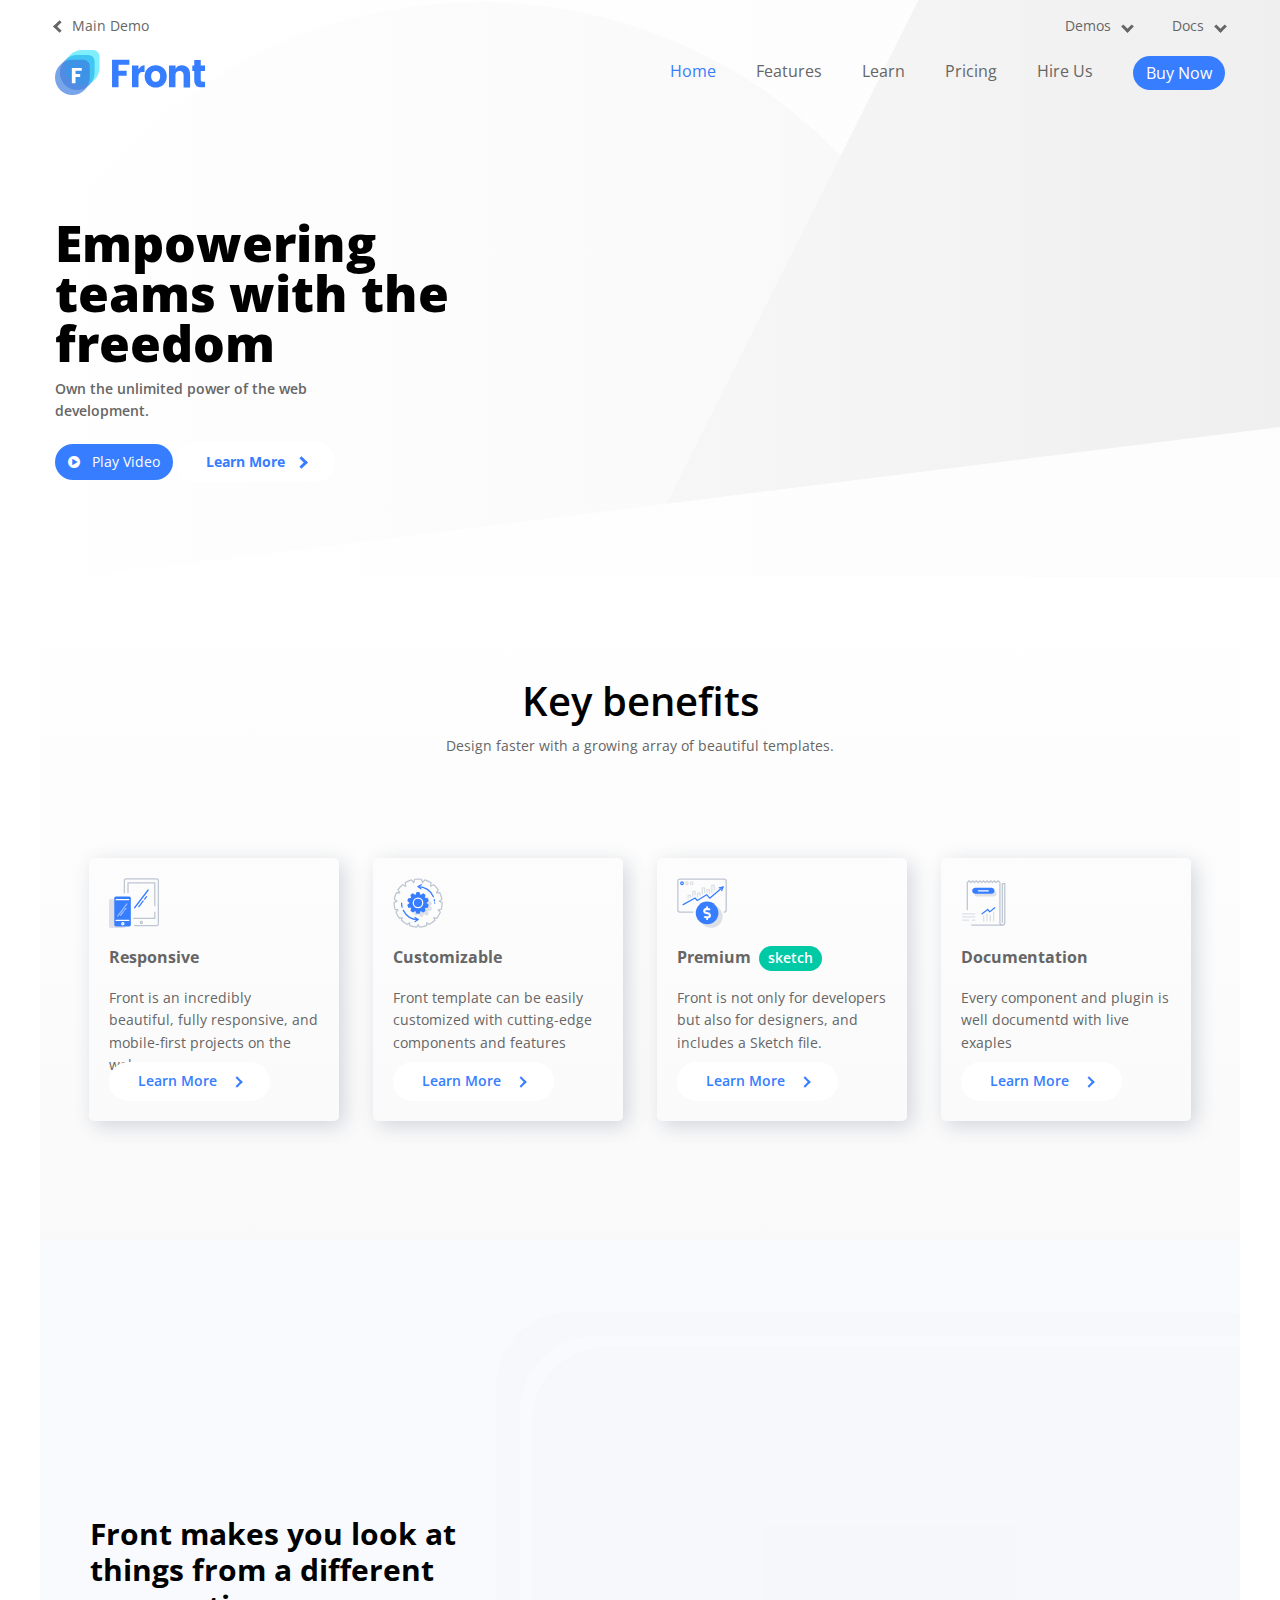
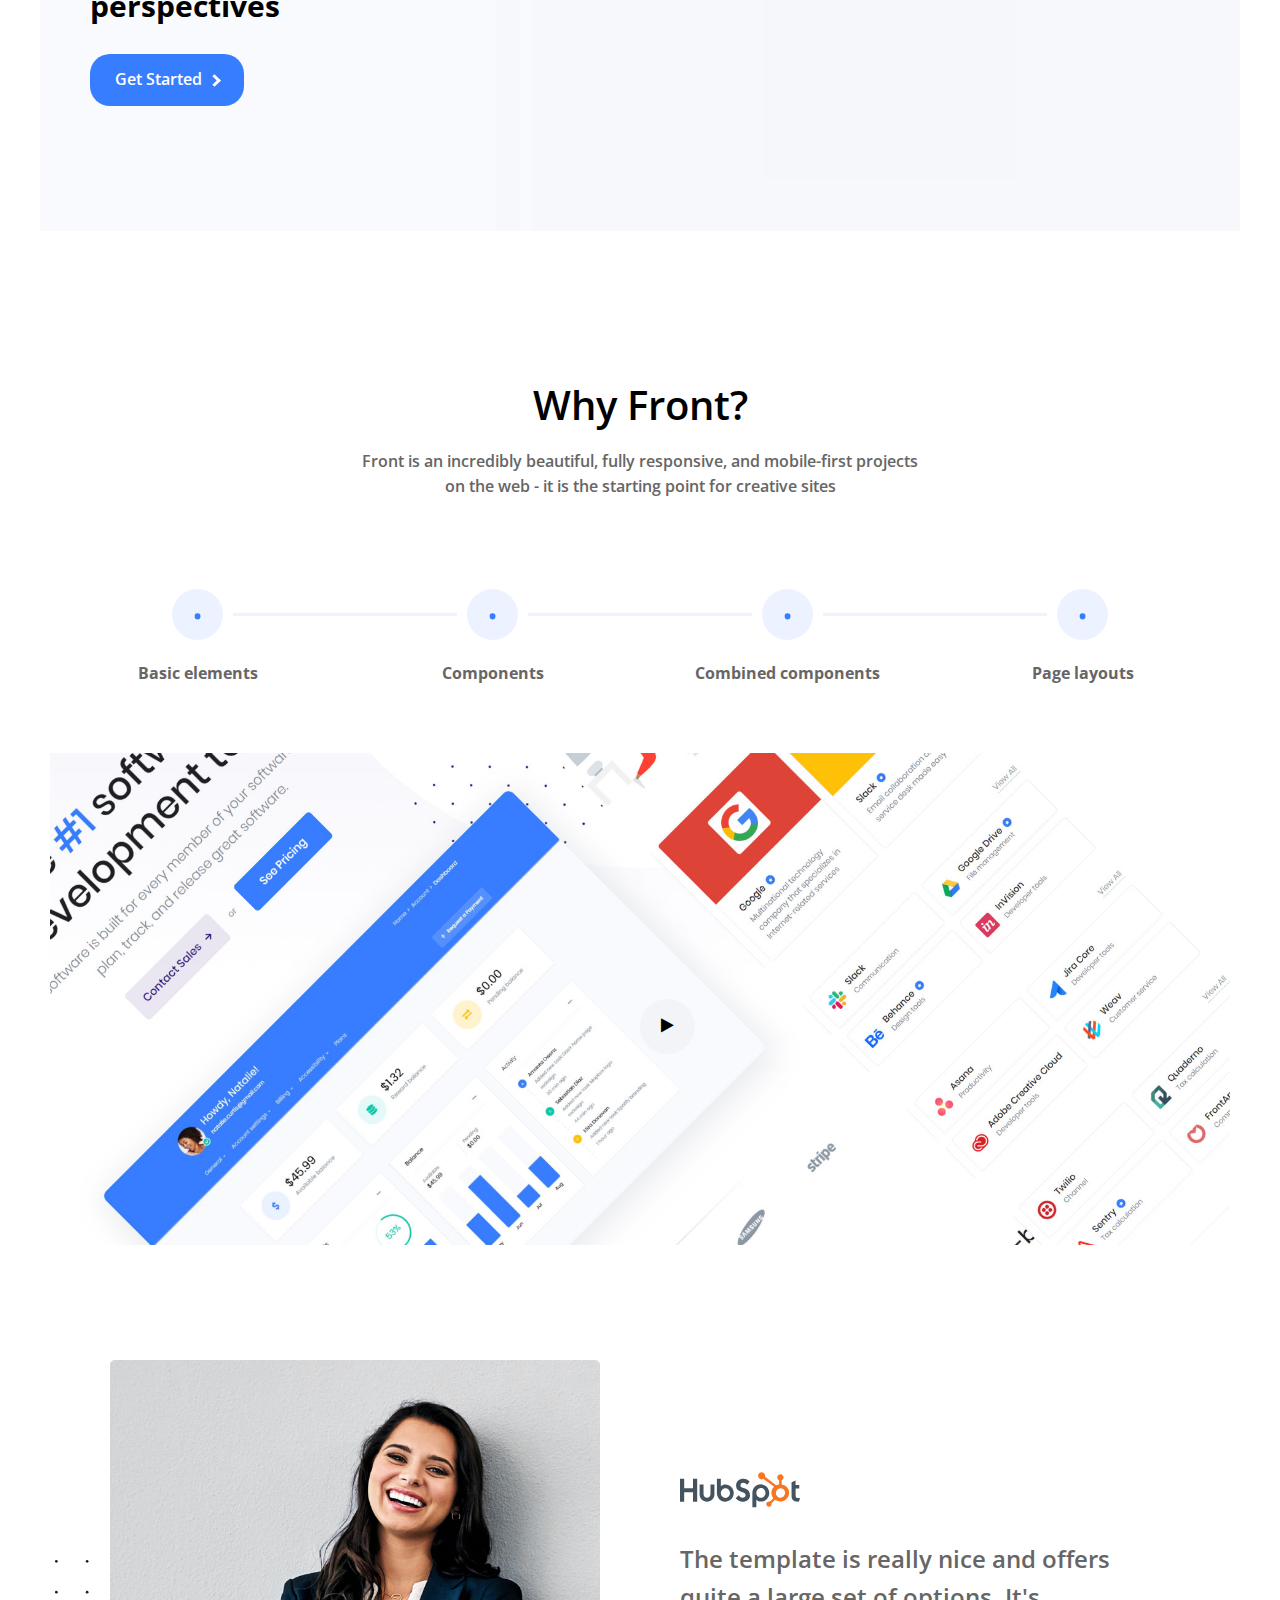
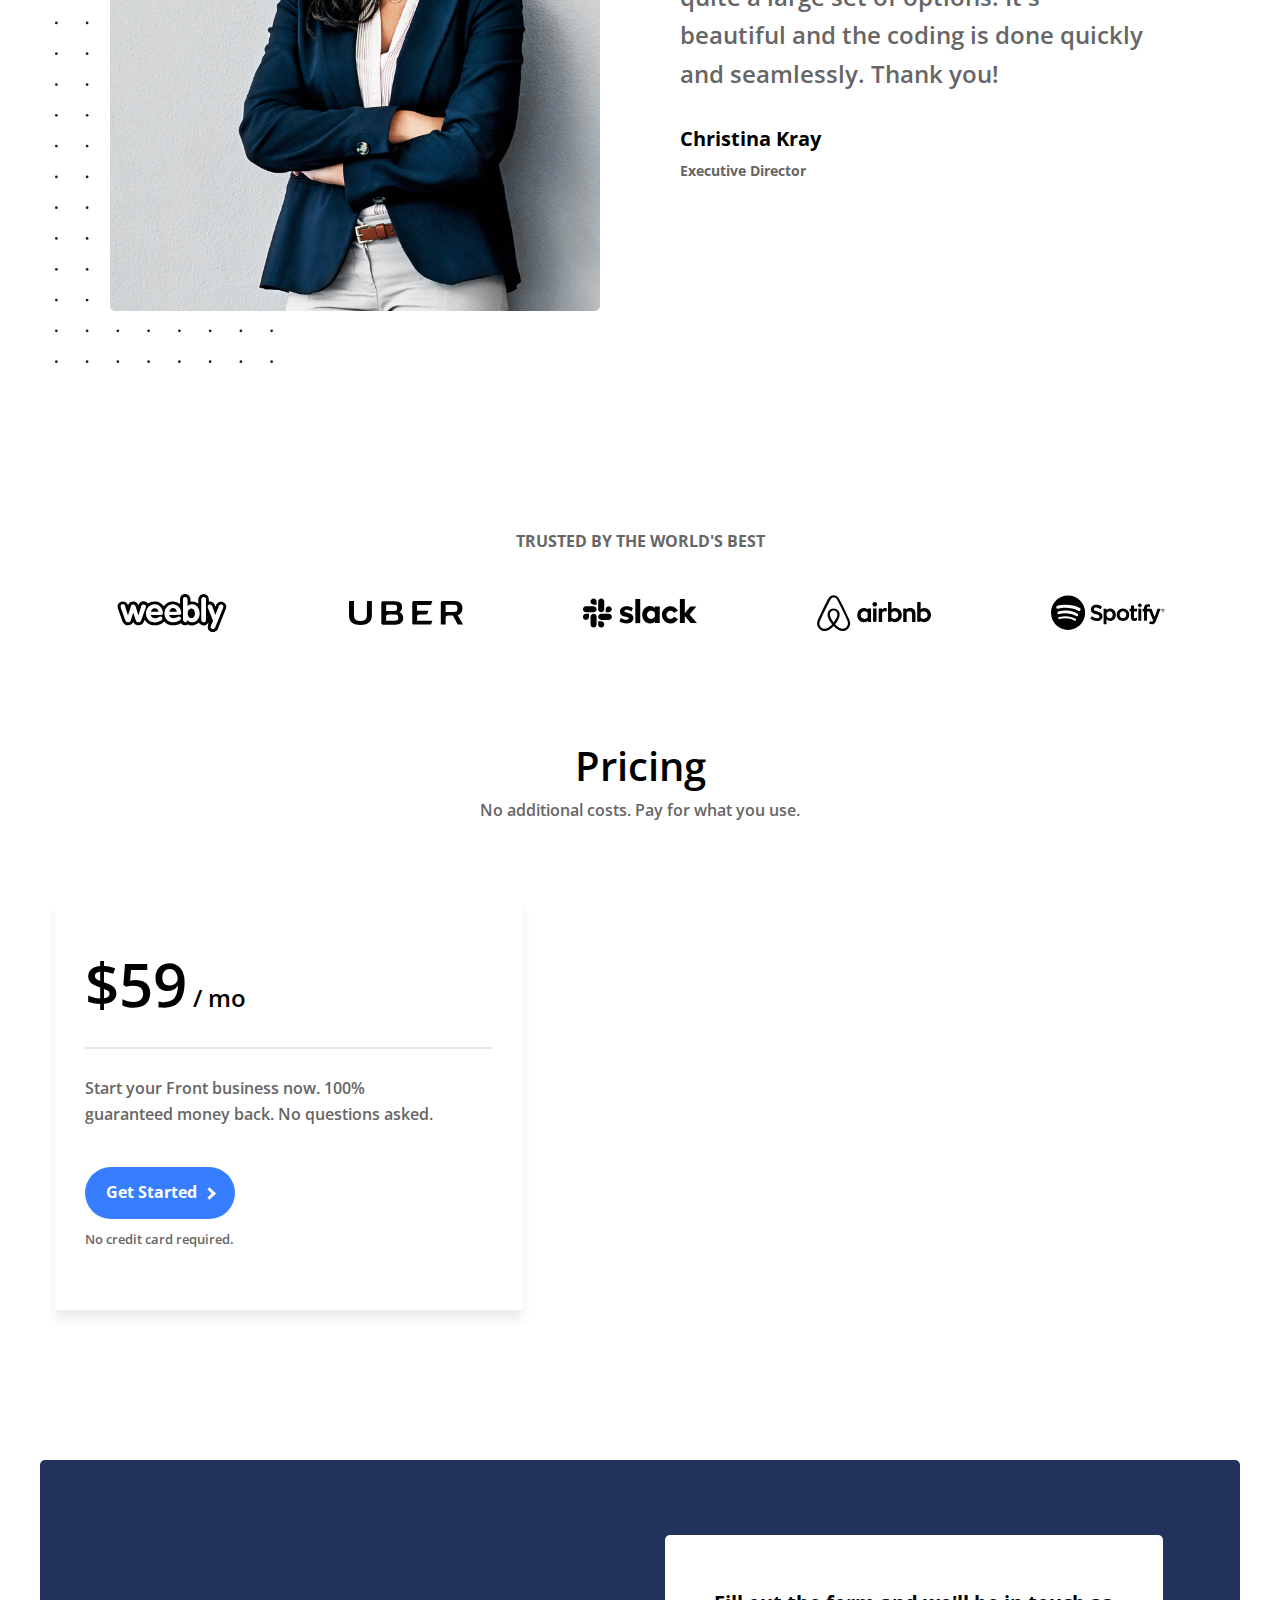
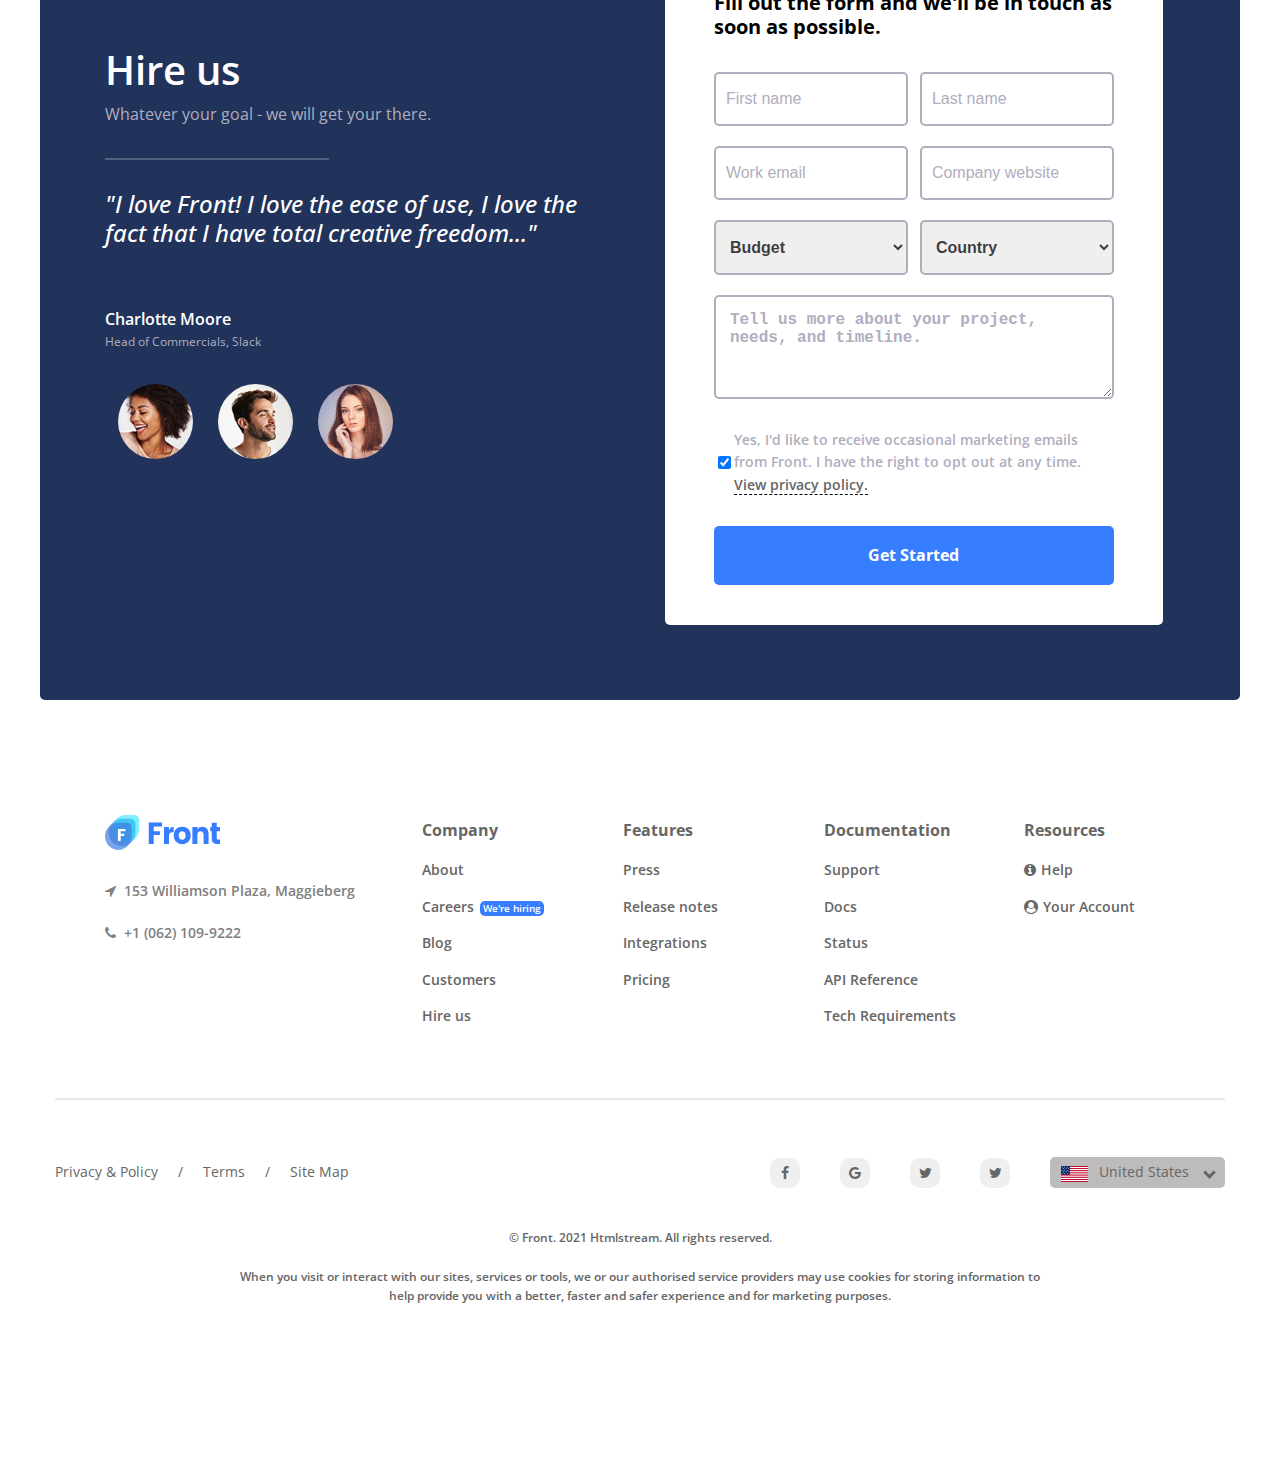
==== commit 9ad920e2: "first final version" ====
--- a/index.html
+++ b/index.html
@@ -19,115 +19,149 @@
 </head>
 
 <body>
+    <div id="pageTop"></div>
     <section class="header-container">
         <div class="circle"></div>
         <div class="triangle-up"></div>
         <div class="triangle-left"></div>
-        <header class="header-section">
-            <nav class="topNav">
-                <a href="./html/dummy-page.html"><i class="arrow left"></i>&nbsp;&nbsp;Main Demo</a>
-                <a href="#" id="demos" class="topNav-push-right" aria-expanded="false">Demos&nbsp;&nbsp;&nbsp;<i class="arrow down"></i></a>
-                <ul>
-                    <li>
-                        <a href="./html/dummy-page.html">Demo-1</a>
-                    </li>
-                    <li>
-                        <a href="./html/dummy-page.html">Demo-2</a>
-                    </li>
-                    <li>
-                        <a href="./html/dummy-page.html">Demo-3</a>
-                    </li>
-                </ul>
-                <a href="#" id="docs" aria-expanded="false">Docs&nbsp;&nbsp;&nbsp;<i class="arrow down"></i></a>
-                <ul>
-                    <li>
-                        <a href="./html/dummy-page.html">Doc-1</a>
-                    </li>
-                    <li>
-                        <a href="./html/dummy-page.html">Doc-2</a>
-                    </li>
-                    <li>
-                        <a href="./html/dummy-page.html">Doc-3</a>
-                    </li>
-                </ul>
-            </nav>
-            <div id="navbarBg" class="navbg"></div>
-            <nav id="navbar" class="bottomNav">
-                <div>
-                    <a href="./html/dummy-page.html">
-                        <img src="./project_logo/logo.svg" alt="company logo">
-                    </a>
-                </div>
-                <div class="bottomNav-push-right">
+        <header class="header-section container">
+            <div class="topbar-container">
+                <button id="topbar" class="topnav-toggler" aria-expanded="false" aria-controls="topnavDropdown">
+                    Topbar&nbsp;&nbsp;&nbsp;<i class="arrow-light down"></i>
+                </button>
+                <nav class="topNav">
+                    <a href="./html/dummy-page.html"><i class="arrow left"></i>&nbsp;&nbsp;Main Demo</a>
+                    <a href="#!" id="demos" class="topNav-push-right" aria-expanded="false" aria-controls="demosDropdown">
+                        Demos&nbsp;&nbsp;&nbsp;<i class="arrow down"></i>
+                    </a>
                     <ul>
-                        <li><a href="./html/dummy-page.html">Home</a></li>
-                        <li><a href="./html/dummy-page.html">Features</a></li>
-                        <li><a href="./html/dummy-page.html">Learn</a></li>
-                        <li><a href="./html/dummy-page.html">Pricing</a></li>
-                        <li><a href="./html/dummy-page.html">Hire Us</a></li>
+                        <li>
+                            <a href="./html/dummy-page.html">Demo-1</a>
+                        </li>
+                        <li>
+                            <a href="./html/dummy-page.html">Demo-2</a>
+                        </li>
+                        <li>
+                            <a href="./html/dummy-page.html">Demo-3</a>
+                        </li>
                     </ul>
-                </div>
-                <div>
-                    <a class="btn" href="./html/dummy-page.html">Buy Now</a>
-                </div>
-            </nav>
+                    <a href="#!" id="docs" aria-expanded="false" aria-controls="docsDropdown">
+                        Docs&nbsp;&nbsp;&nbsp;<i class="arrow down"></i>
+                    </a>
+                    <ul>
+                        <li>
+                            <a href="./html/dummy-page.html">Doc-1</a>
+                        </li>
+                        <li>
+                            <a href="./html/dummy-page.html">Doc-2</a>
+                        </li>
+                        <li>
+                            <a href="./html/dummy-page.html">Doc-3</a>
+                        </li>
+                    </ul>
+                </nav>
+            </div>
+            <div class="bottombar-container">
+                <div id="navbarBg" class="navbg"></div>
+                <nav id="navbar" class="bottomNav">
+                    <div>
+                        <a href="#!">
+                            <img src="./project_logo/logo.svg" alt="company logo">
+                        </a>
+                    </div>
+                    <button id="bottombar" class="bottomnav-toggler" aria-expanded="false" aria-controls="bottomnavDropdown">
+                        &#9776;
+                    </button>
+                    <ul class="bottomNav-push-right">
+                        <li><a href="#pageTop" class="bottomNav-menu">Home</a></li>
+                        <li><a href="#features" class="bottomNav-menu">Features</a></li>
+                        <li><a href="#learn" class="bottomNav-menu">Learn</a></li>
+                        <li><a href="#pricing" class="bottomNav-menu">Pricing</a></li>
+                        <li><a href="#hireUs" class="bottomNav-menu">Hire Us</a></li>
+                        <li><a class="btn" href="./html/dummy-page.html">Buy Now</a></li>
+                    </ul>
+                </nav>
+            </div>
             <section class="empowering">
                 <div class="block-text">
                     <h1>Empowering <br> teams with the <br> freedom</h1>
                     <p>Own the unlimited power of the web <br> development.</p>
                     <div class="empowering-buttons">
-                        <a class="btn" href="./html/dummy-page.html"><i class="fa fa-play-circle"></i>&nbsp;&nbsp;Play
-                            Video</a>
-                        <a class="btn btn-white" href="./html/dummy-page.html">Learn More&nbsp;&nbsp;&nbsp;<i
-                                class="arrow-blue right"></i></a>
+                        <a class="btn" href="./html/dummy-page.html">
+                            <i class="fa fa-play-circle"></i> &nbsp;&nbsp;Play Video
+                        </a>
+                        <a class="btn btn-white" href="./html/dummy-page.html">
+                            Learn More&nbsp;&nbsp;&nbsp;<i class="arrow-blue right"></i>
+                        </a>
                     </div>
                 </div>
                 <div class="block-icons">
                     <div class="google-logo">
-                        <div class="round-white-bg small google-img-container">
-                            <img src="./logo_icons/google.png" alt="google icon">
-                        </div>
+                        <a href="http://www.google.com" target="_blank">
+                            <div class="round-white-bg small google-img-container tooltip">
+                                <img src="./logo_icons/google.png" alt="google icon">
+                                <span class="tooltiptext">Google</span>
+                            </div>
+                        </a>
                     </div>
                     <div class="atlassian-logo">
-                        <div class="round-white-bg big atlasian-img-container">
-                            <img src="./logo_icons/atlassian.png" alt="atlasian icon">
-                        </div>
+                        <a href="https://www.atlassian.com/" target="_blank">
+                            <div class="round-white-bg big atlasian-img-container tooltip">
+                                <img src="./logo_icons/atlassian.png" alt="atlasian icon">
+                                <span class="tooltiptext">Atlassian</span>
+                            </div>
+                        </a>
                     </div>
                     <div class="asana-logo">
-                        <div class="round-white-bg big asana-img-container">
-                            <img src="./logo_icons/asana.png" alt="asana icon">
-                        </div>
+                        <a href="https://www.asana.com/" target="_blank">
+                            <div class="round-white-bg big asana-img-container tooltip">
+                                <img src="./logo_icons/asana.png" alt="asana icon">
+                                <span class="tooltiptext">Asana</span>
+                            </div>
+                        </a>
                     </div>
                     <div class="paypal-logo">
-                        <div class="round-white-bg big paypal-img-container">
-                            <img src="./logo_icons/paypal.jpg" alt="paypal icon">
-                        </div>
+                        <a href="https://www.paypal.com" target="_blank">
+                            <div class="round-white-bg big paypal-img-container tooltip">
+                                <img src="./logo_icons/paypal.jpg" alt="paypal icon">
+                                <span class="tooltiptext">Paypal</span>
+                            </div>
+                        </a>
                     </div>
                     <div class="weave-logo">
-                        <div class="round-white-bg big weave-img-container">
-                            <img src="./logo_icons/weave.png" alt="weave icon">
-                        </div>
+                        <a href="https://www.weave.works/" target="_blank">
+                            <div class="round-white-bg big weave-img-container tooltip">
+                                <img src="./logo_icons/weave.png" alt="weave icon">
+                                <span class="tooltiptext">WeaveWorks</span>
+                            </div>
+                        </a>
                     </div>
                     <div class="google-ads-logo">
-                        <div class="round-white-bg small google-ads-img-container">
-                            <img class="ads-icon" src="./logo_icons/google-ads.png" alt="google ads icon">
-                        </div>
+                        <a href="https://ads.google.com/" target="_blank">
+                            <div class="round-white-bg small google-ads-img-container tooltip">
+                                <img class="ads-icon" src="./logo_icons/google-ads.png" alt="google ads icon">
+                                <span class="tooltiptext">Google Ads</span>
+                            </div>
+                        </a>
                     </div>
                     <div class="calendar-logo">
-                        <div class="round-white-bg big calendar-img-container">
-                            <img src="./logo_icons/calendar.png" alt="calendar icon">
-                        </div>
+                        <a href="https://calendar.google.com/" target="_blank">
+                            <div class="round-white-bg big calendar-img-container tooltip">
+                                <img src="./logo_icons/calendar.png" alt="calendar icon">
+                                <span class="tooltiptext">Calendar</span>
+                            </div>
+                        </a>
                     </div>
                 </div>
             </section>
         </header>
     </section>
 
-    <section class="key-benefits">
+    <section class="key-benefits container">
         <h2>Key benefits</h2>
         <p>Design faster with a growing array of beautiful templates.</p>
         <div class="benefits-cards-container">
-            <div class="benefits-card">
+            <div class="benefits-card" onclick="location.href='./html/dummy-page.html'">
                 <div class="card-img-container">
                     <img src="./icons/responsive.svg" alt="mobile and tablet">
                 </div>
@@ -140,7 +174,7 @@
                     <i class="arrow-blue right"></i>
                 </a>
             </div>
-            <div class="benefits-card">
+            <div class="benefits-card" onclick="location.href='./html/dummy-page.html'">
                 <div class="card-img-container">
                     <img src="./icons/customizable.svg" alt="gear">
                 </div>
@@ -153,7 +187,7 @@
                     <i class="arrow-blue right"></i>
                 </a>
             </div>
-            <div class="benefits-card">
+            <div class="benefits-card" onclick="location.href='./html/dummy-page.html'">
                 <div class="card-img-container">
                     <img src="./icons/premium.svg" alt="chart">
                 </div>
@@ -169,7 +203,7 @@
                     <i class="arrow-blue right"></i>
                 </a>
             </div>
-            <div class="benefits-card">
+            <div class="benefits-card" onclick="location.href='./html/dummy-page.html'">
                 <div class="card-img-container">
                     <img src="./icons/documentation.svg" alt="document">
                 </div>
@@ -185,51 +219,95 @@
         </div>
     </section>
 
-    <section class="perspective">
+    <div id="features"></div>
+    <section class="perspective container">
         <div class="grey-square2"></div>
         <div class="white-square"></div>
         <div class="grey-square1"></div>
         <div class="block-text">
             <h2>Front makes you look at things from a different perspectives</h2>
-            <a class="btn" href="./html/dummy-page.html">Get Started&nbsp;&nbsp;<i class="arrow-white right"></i></a>
-        </div>
-        <div class="block-image">
+            <a class="btn" href="./html/dummy-page.html">
+                Get Started&nbsp;&nbsp;<i class="arrow-white right"></i>
+            </a>
+        </div>
+        <div class="block-image js-scroll fade-in-bottom">
             <img src="./banners/banner_one.jpg" alt="company banner">
         </div>
     </section>
 
-    <section class="why-front">
+    <div id="learn"></div>
+    <section class="why-front container">
         <h2>Why Front?</h2>
         <p>Front is an incredibly beautiful, fully responsive, and mobile-first projects <br> on the web - it is the starting point for creative sites</p>
         <div class="bullet-points">
-            <div class="bullet">
-                <div class="dot">&#x00b7;</div>
-            </div>
-            <div class="straight-line"></div>
-            <div class="bullet">
-                <div class="dot">&#x00b7;</div>
-            </div>
-            <div class="straight-line"></div>
-            <div class="bullet">
-                <div class="dot">&#x00b7;</div>
-            </div>
-            <div class="straight-line"></div>
-            <div class="bullet">
-                <div class="dot">&#x00b7;</div>
-            </div>
-        </div>
-        <div class="points">
+            <div>
+                <div class="line">
+                    <hr>
+                </div>
+                <div class="bullet-container">
+                    <div class="bullet">
+                        <div class="dot">&#x00b7;</div>
+                    </div>
+                </div>
+                <div class="line">
+                    <hr>
+                </div>
+            </div>
+            <div>
+                <div class="line">
+                    <hr>
+                </div>
+                <div class="bullet-container">
+                    <div class="bullet">
+                        <div class="dot">&#x00b7;</div>
+                    </div>
+                </div>
+                <div class="line">
+                    <hr>
+                </div>
+            </div>
+            <div>
+                <div class="line">
+                    <hr>
+                </div>
+                <div class="bullet-container">
+                    <div class="bullet">
+                        <div class="dot">&#x00b7;</div>
+                    </div>
+                </div>
+                <div class="line">
+                    <hr>
+                </div>
+            </div>
+            <div>
+                <div class="line">
+                    <hr>
+                </div>
+                <div class="bullet-container">
+                    <div class="bullet">
+                        <div class="dot">&#x00b7;</div>
+                    </div>
+                </div>
+                <div class="line">
+                    <hr>
+                </div>
+            </div>
             <h3>Basic elements</h3>
             <h3>Components</h3>
             <h3>Combined components</h3>
             <h3>Page layouts</h3>
         </div>
         <div class="block-image">
+            <div>
+                <a href="./html/dummy-page.html">
+                    <i class="fa fa-play"></i>
+                </a>
+            </div>
             <img src="./banners/banner_two.jpg" alt="company banner">
         </div>
     </section>
 
-    <section class="template">
+    <section class="template container">
         <div class="img-text-block">
             <div class="img-block">
                 <div class="dots-img">
@@ -240,7 +318,9 @@
                 </div>
             </div>
             <div class="text-block">
-                <img src="./company_logos/hubspot.svg" alt="HubSpot">
+                <div>
+                    <img src="./company_logos/hubspot.svg" alt="HubSpot">
+                </div>
                 <p>The template is really nice and offers quite a large set of options. It's beautiful and the coding is done quickly and seamlessly. Thank you!</p>
                 <h3>Christina Kray</h3>
                 <h4>Executive Director</h4>
@@ -250,25 +330,36 @@
             <h3>trusted by the world's best</h3>
             <div class="logos">
                 <div>
-                    <img src="./company_logos/weebly.svg" alt="weebly">
-                </div>
-                <div>
-                    <img src="./company_logos/uber.svg" alt="uber">
-                </div>
-                <div>
-                    <img src="./company_logos/slack.svg" alt="slack">
-                </div>
-                <div>
-                    <img src="./company_logos/airbnb.svg" alt="airbnb">
-                </div>
-                <div>
-                    <img src="./company_logos/spotify.svg" alt="spotify">
+                    <a href="https://www.weebly.com" target="_blank">
+                        <img src="./company_logos/weebly.svg" alt="weebly">
+                    </a>
+                </div>
+                <div>
+                    <a href="https://www.uber.com/" target="_blank">
+                        <img src="./company_logos/uber.svg" alt="uber">
+                    </a>
+                </div>
+                <div>
+                    <a href="https://slack.com/" target="_blank">
+                        <img src="./company_logos/slack.svg" alt="slack">
+                    </a>
+                </div>
+                <div>
+                    <a href="https://www.airbnb.com" target="_blank">
+                        <img src="./company_logos/airbnb.svg" alt="airbnb">
+                    </a>
+                </div>
+                <div>
+                    <a href="https://www.spotify.com/" target="_blank">
+                        <img src="./company_logos/spotify.svg" alt="spotify">
+                    </a>
                 </div>
             </div>
         </div>
     </section>
 
-    <section class="pricing">
+    <div id="pricing"></div>
+    <section class="pricing container">
         <h1>Pricing</h1>
         <p>No additional costs. Pay for what you use.</p>
         <div class="pricing-cards-container">
@@ -277,36 +368,38 @@
                     <h2>$59<span> / mo</span></h2>
                     <hr>
                     <p>Start your Front business now. 100% guaranteed money back. No questions asked.</p>
-                    <a class="btn" href="./html/dummy-page.html">Get Started&nbsp;&nbsp;<i class="arrow-white right"></i></a>
+                    <a class="btn" href="./html/dummy-page.html">
+                        Get Started&nbsp;&nbsp;<i class="arrow-white right"></i>
+                    </a>
                     <span>No credit card required.</span>
                 </div>
             </div>
             <div class="grid-container">
                 <div class="pricing-grid">
-                    <div class="pricing-grid-card">
+                    <div class="pricing-grid-card js-scroll fade-in-bottom">
                         <div>
-                            <img src="./icons/components.svg" alt="">
+                            <img src="./icons/components.svg" alt="components">
                         </div>
                         <h3>Hundreds of components</h3>
                         <p>Achieve maximum productivity with minimum effort with Front and create robust limitless products.</p>
                     </div>
-                    <div class="pricing-grid-card">
+                    <div class="pricing-grid-card js-scroll fade-in-bottom">
                         <div>
-                            <img src="./icons/images.svg" alt="">
+                            <img src="./icons/images.svg" alt="images">
                         </div>
                         <h3>Images included</h3>
                         <p>We made custom license for all our premium images in the Front.</p>
                     </div>
-                    <div class="pricing-grid-card">
+                    <div class="pricing-grid-card js-scroll fade-in-bottom">
                         <div>
-                            <img src="./icons/cancel.svg" alt="">
+                            <img src="./icons/cancel.svg" alt="cancel">
                         </div>
                         <h3>Cancel anytime</h3>
-                        <p>If its not for you, just cancel, no hidden costs or fees.</p>
-                    </div>
-                    <div class="pricing-grid-card">
+                        <p>If its not for you, just cancel, no <br> hidden costs or fees.</p>
+                    </div>
+                    <div class="pricing-grid-card js-scroll fade-in-bottom">
                         <div>
-                            <img src="./icons/moneyback.svg" alt="">
+                            <img src="./icons/moneyback.svg" alt="money back">
                         </div>
                         <h3>Money back</h3>
                         <p>100% guaranteed money back. No questions asked.</p>
@@ -314,68 +407,79 @@
                 </div>
             </div>
         </div>
-        </div>
     </section>
 
-    <section class="hire-us">
-        <div class="hire-us-left-section">
-            <div class="hire-us-left">
-                <h1>Hire us</h1>
-                <p>Whatever your goal - we will get your there.</p>
-                <hr>
-                <h2>"I love Front! I love the ease of use, I love the fact that I have total creative freedom..."</h2>
-                <h3>Charlotte Moore</h3>
-                <span>Head of Commercials, Slack</span>
-                <div class="hire-us-img-container">
-                    <div>
-                        <img src="./people/woman_one.jpg" alt="woman headshot">
-                    </div>
-                    <div>
-                        <img src="./people/man_one.jpg" alt="man headshot">
-                    </div>
-                    <div>
-                        <img src="./people/woman_two.jpg" alt="woman headshot">
-                    </div>
-                </div>
-            </div>
-        </div>
-        <div class="hire-us-right-section">
-            <div class="hire-us-right">
-                <form action="/action_page.php" target="_blank" method="post" id="hireUsForm">
-                    <h2>Fill out the form and we'll be in touch as soon as possible.</h2>
-                    <div class="grid-form">
-                        <input type="text" name="firstName" id="firstName" placeholder="First name" required maxlength="20" size="16">
-                        <input type="text" name="lastName" id="lastName" placeholder="Last name" required maxlength="20" size="16">
-                        <input type="email" name="email" id="email" placeholder="Work email" required maxlength="20" size="16">
-                        <input type="url" name="website" id="website" placeholder="Company website" maxlength="20" size="16">
-                        <select id="budget" name="budget">
+    <div id="hireUs"></div>
+    <div class="hire-us-bg">
+        <section class="hire-us container">
+            <div class="hire-us-left-section">
+                <div class="hire-us-left">
+                    <h1>Hire us</h1>
+                    <p>Whatever your goal - we will get your there.</p>
+                    <hr>
+                    <div class="hire-us-left-h2-container">
+                        <h2 class="fader quote">"I love Front! I love the ease of use, I love the fact that I have total creative freedom..."</h2>
+                    </div>
+                    <h3 class="fader name">Charlotte Moore</h3>
+                    <span class="fader title">Head of Commercials, Slack</span>
+                    <div class="hire-us-img-container">
+                        <div>
+                            <div class="image-class">
+                                <img src="./people/woman_one.jpg" alt="woman headshot">
+                            </div>
+                        </div>
+                        <div>
+                            <div class="image-class">
+                                <img src="./people/man_one.jpg" alt="man headshot">
+                            </div>
+                        </div>
+                        <div>
+                            <div class="image-class">
+                                <img src="./people/woman_two.jpg" alt="woman headshot">
+                            </div>
+                        </div>
+                    </div>
+                </div>
+            </div>
+            <div class="hire-us-right-section">
+                <div class="hire-us-right">
+                    <form action="/action_page.php" target="_blank" method="post" id="hireUsForm">
+                        <h2>Fill out the form and we'll be in touch as soon as possible.</h2>
+                        <div class="grid-form">
+                            <input type="text" name="firstName" id="firstName" placeholder="First name" required maxlength="20" size="16">
+                            <input type="text" name="lastName" id="lastName" placeholder="Last name" required maxlength="20" size="16">
+                            <input type="email" name="email" id="email" placeholder="Work email" required maxlength="20" size="16">
+                            <input type="url" name="website" id="website" placeholder="Company website" maxlength="20" size="16">
+                            <select id="budget" name="budget">
                             <option>Budget</option>
                             <option value="less40">Less than $40k</option>
-                            <option value="between4080">Between $40K and $80K</option>
+                            <option value="between4080">$40K and $80K</option>
                             <option value="more80">More than $80k</option>
                         </select>
-                        <select id="country" name="country">
+                            <select id="country" name="country">
                             <option>Country</option>
                             <option value="canada">Canada</option>
                             <option value="unitedKingdom">United Kingdom</option>
                             <option value="unitedStates">United States</option>
                         </select>
-                    </div>
-                    <textarea rows="4" cols="40" name="message">Tell us more about your project, needs, and timeline.
+                        </div>
+                        <textarea rows="4" cols="40" name="message">Tell us more about your project, needs, and timeline.
                     </textarea>
-                    <div class="checkbox">
-                        <input name="mailingList" id="mailingList" type="checkbox" value="mailingList" checked>
-                        <label for="mailingList">Yes, I'd like to receive occasional marketing emails from Front. I have the right to opt out at any time.
-                        <a href="./html/dummy-page.html">View privacy policy.</a>
-                    </label>
-                    </div>
-                    <a class="btn" href="#" onclick="hireUsForm.submit()">Get Started</a>
-                </form>
-            </div>
-        </div>
-    </section>
-
-    <footer>
+                        <div class="checkbox">
+                            <input name="mailingList" id="mailingList" type="checkbox" value="mailingList" checked>
+                            <label for="mailingList">
+                            Yes, I'd like to receive occasional marketing emails from Front. I have the right to opt out at any time.
+                            <a href="./html/dummy-page.html">View privacy policy.</a>
+                        </label>
+                        </div>
+                        <a class="btn" href="./html/dummy-page.html">Get Started</a>
+                    </form>
+                </div>
+            </div>
+        </section>
+    </div>
+
+    <footer class="container">
         <div class="footer-top">
             <div class="footer-top-flex">
                 <div>
@@ -433,106 +537,89 @@
             <div class="footer-bottom-nav">
                 <ul>
                     <li><a href="./html/dummy-page.html">Privacy & Policy</a></li>
-                    <li>/</li>
+                    <li class="oblique">/</li>
                     <li><a href="./html/dummy-page.html">Terms</a></li>
-                    <li>/</li>
+                    <li class="oblique">/</li>
                     <li><a href="./html/dummy-page.html">Site Map</a></li>
-                    <li class="push-right"><a href="./html/dummy-page.html"><i class="fa fa-facebook-f"></i></a></li>
-                    <li><a href="./html/dummy-page.html"><i class="fa fa-google"></i></a></li>
-                    <li><a href="./html/dummy-page.html"><i class="fa fa-twitter"></i></a></li>
-                    <li><a href="./html/dummy-page.html"><i class="fa fa-twitter"></i></a></li>
+                </ul>
+                <ul>
                     <li>
-                        <a href="#" id="footerCountries" aria-expanded="false">
+                        <a href="http://www.facebook.com" target="_blank">
+                            <div class="fontawesome">
+                                <i class="fa fa-facebook-f"></i>
+                            </div>
+                        </a>
+                    </li>
+                    <li>
+                        <a href="http://www.google.com" target="_blank">
+                            <div class="fontawesome">
+                                <i class="fa fa-google"></i>
+                            </div>
+                        </a>
+                    </li>
+                    <li>
+                        <a href="http://www.twitter.com" target="_blank">
+                            <div class="fontawesome">
+                                <i class="fa fa-twitter"></i>
+                            </div>
+                        </a>
+                    </li>
+                    <li>
+                        <a href="http://www.twitter.com" target="_blank">
+                            <div class="fontawesome">
+                                <i class="fa fa-twitter"></i>
+                            </div>
+                        </a>
+                    </li>
+                    <li>
+                        <a href="#!" id="footerCountries" aria-expanded="false" aria-controls="countriesDropdown">
                             <div>
-                                <img src="./banners/flag-Stars-and-Stripes-May-1-1795.jpg" alt="">
-                            </div>
-                            <span>United States&nbsp;&nbsp;&nbsp;<i class="arrow down"></i></span>
+                                <img src="./banners/flag-Stars-and-Stripes-May-1-1795.jpg" alt="US flag">
+                            </div>
+                            <span>
+                                United States&nbsp;&nbsp;&nbsp;
+                                <i class="arrow down"></i>
+                            </span>
                         </a>
                         <ul>
                             <li>
                                 <a href="./html/dummy-page.html">
                                     <div>
-                                        <img src="./banners/flag-Stars-and-Stripes-May-1-1795.jpg" alt="">
+                                        <img src="./banners/flag-Stars-and-Stripes-May-1-1795.jpg" alt="US flag">
                                     </div>
-                                    United States
+                                    <span>United States</span>
                                 </a>
                             </li>
                             <li>
                                 <a href="./html/dummy-page.html">
                                     <div>
-                                        <img src="./banners/union jack.png" alt="">
+                                        <img src="./banners/union jack.png" alt=Union Jack flag>
                                     </div>
-                                    United Kingdom
+                                    <span>United Kingdom</span>
                                 </a>
                             </li>
                             <li>
                                 <a href="./html/dummy-page.html">
                                     <div>
-                                        <img src="./banners/ca-flag.jpg" alt="">
+                                        <img src="./banners/ca-flag.jpg" alt="Canadian flag">
                                     </div>
-                                    Canada
+                                    <span>Canada</span>
                                 </a>
                             </li>
                         </ul>
                     </li>
                 </ul>
             </div>
-            <p>Front. 2021 Htmlstream. All rights reserved.</p>
+            <p>&#169; Front. 2021 Htmlstream. All rights reserved.</p>
             <p>When you visit or interact with our sites, services or tools, we or our authorised service providers may use cookies for storing information to help provide you with a better, faster and safer experience and for marketing purposes.</p>
         </div>
     </footer>
 
-    <script>
-        const nav = document.getElementById("navbar");
-        const navbarBg = document.getElementById("navbarBg");
-        var flag = 1;
-        window.onscroll = function() {
-            if (window.pageYOffset > 85) {
-                flag = 0;
-                navbarBg.classList.remove("stickySlideUp");
-                nav.classList.remove("stickySlideUp");
-                nav.classList.add("sticky");
-                navbarBg.classList.add("sticky");
-            } else {
-                if (!flag) {
-                    navbarBg.classList.add("stickySlideUp");
-                    nav.classList.add("stickySlideUp");
-                }
-                nav.classList.remove("sticky");
-                navbarBg.classList.remove("sticky");
-            }
-        }
-
-        const selDemos = document.getElementById("demos");
-        const selDocs = document.getElementById("docs");
-        const selCountries = document.getElementById("footerCountries");
-
-        function toggleNav({
-            target
-        }) {
-            const expanded = target.getAttribute("aria-expanded") === "true" || false;
-            target.setAttribute("aria-expanded", !expanded);
-        }
-
-        selDemos.addEventListener("click", toggleNav);
-        selDocs.addEventListener("click", toggleNav);
-        selCountries.addEventListener("click", toggleNav);
-
-        // const sel = document.getElementById("demos");
-        // const arrowDn = document.getElementById("arrowDown");
-        // var toggle = true;
-
-        // function arrowClicked() {
-        //     if (toggle) {
-        //         sel.size = "3";
-        //     } else {
-        //         sel.size = "1";
-        //     }
-        //     toggle = !toggle;
-        // }
-
-        // arrowDn.addEventListener("click", arrowClicked);
-    </script>
+    <a id="scrollUp" class="fader js-scroll fade-in-bottom" href=" #pageTop">
+        <i class="arrow-light up"></i>
+    </a>
+
+    <script src="./script/myscript.js"></script>
 </body>
 
 </html>--- a/css/default.css
+++ b/css/default.css
@@ -91,8 +91,8 @@
 
 .container {
     width: 100%;
-    padding-left: 15px;
-    padding-right: 15px;
+    padding-left: 0.9375rem;
+    padding-right: 0.9375rem;
     margin-left: auto;
     margin-right: auto;
 }
@@ -114,7 +114,7 @@
 .btn-primary {
     background-image: linear-gradient(90deg, var(--grad-1) 0, var(--grad-2) 100%);
     border: 1px solid var(--grad-1);
-    box-shadow: 0 10px 20px rgba(161, 236, 255, 0.5);
+    box-shadow: 0 0.625rem 1.25rem rgba(161, 236, 255, 0.5);
     transition: ease-in-out 0.3s;
     color: var(--white);
     padding: 0.4375rem 1.5625rem;
@@ -123,7 +123,7 @@
 .btn-white {
     background-color: var(--white);
     color: var(--font-color-btn);
-    /* box-shadow: 0 10px 20px rgba(255, 255, 255, 0.35); */
+    /* box-shadow: 0 0.625rem 1.25rem rgba(255, 255, 255, 0.35); */
     padding: 0.475rem 1.75rem;
     font-weight: 700;
 }
@@ -146,6 +146,14 @@
 
 .arrow-white {
     border: solid var(--white);
+    border-width: 0 3px 3px 0;
+    display: inline-block;
+    padding: 3px;
+    pointer-events: none;
+}
+
+.arrow-light {
+    border: solid var(--font-color-light);
     border-width: 0 3px 3px 0;
     display: inline-block;
     padding: 3px;
@@ -172,20 +180,61 @@
     -webkit-transform: rotate(-135deg);
 }
 
+
+/* Tooltip container */
+
+.tooltip {
+    position: relative;
+}
+
+
+/* Tooltip text */
+
+.tooltip .tooltiptext {
+    visibility: hidden;
+    width: 4.375rem;
+    background-color: rgba(250, 250, 125, .25);
+    color: var(--font-color-base);
+    text-align: center;
+    padding: 2px 0;
+    border-radius: 0.375rem;
+    position: absolute;
+    bottom: -1.875rem;
+    font-size: 0.625rem;
+    border: 1px solid var(--font-color-base);
+    border-radius: 0.3125rem;
+}
+
+
+/* Show the tooltip text when you mouse over the tooltip container */
+
+.tooltip:hover .tooltiptext {
+    visibility: visible;
+}
+
+@media (min-width: 480px) {
+    .container {
+        /* max-width: 30rem;
+        width: 100%; */
+    }
+}
+
 @media (min-width: 768px) {
     .container {
-        max-width: 720px;
-    }
-}
-
-@media (min-width: 992px) {
-    .container {
-        max-width: 960px;
+        /* max-width: 48rem;
+        width: 100%; */
+    }
+}
+
+@media (min-width: 1024px) {
+    .container {
+        /* max-width: 64rem;
+        width: 100%; */
     }
 }
 
 @media (min-width: 1200px) {
     .container {
-        max-width: 1140px;
+        max-width: 75rem;
     }
 }--- a/css/styles.css
+++ b/css/styles.css
@@ -8,35 +8,35 @@
 
 .circle {
     background: rgba(229, 229, 229, .3);
-    width: 1000px;
-    height: 1000px;
+    width: 62.5rem;
+    height: 62.5rem;
     border-radius: 50%;
     position: absolute;
-    bottom: -425px;
-    right: 300px;
+    bottom: -26.5625rem;
+    right: 18.75rem;
     z-index: -10;
 }
 
 .triangle-up {
     width: 0;
     height: 0;
-    border-left: 500px solid transparent;
-    border-right: 500px solid transparent;
-    border-bottom: 1000px solid rgb(240, 240, 240);
+    border-left: 31.25rem solid transparent;
+    border-right: 31.25rem solid transparent;
+    border-bottom: 62.5rem solid rgb(240, 240, 240);
     position: absolute;
     bottom: 0;
-    right: -350px;
+    right: -21.875rem;
     z-index: -9;
 }
 
 .triangle-left {
     width: 0;
     height: 0;
-    border-top: 250px solid transparent;
-    border-right: 2000px solid white;
-    border-bottom: 250px solid transparent;
-    position: absolute;
-    bottom: -350px;
+    border-top: 15.625rem solid transparent;
+    border-right: 125rem solid white;
+    border-bottom: 15.625rem solid transparent;
+    position: absolute;
+    bottom: -21.875rem;
     right: 0;
     z-index: -8;
 }
@@ -45,34 +45,43 @@
 /* header-section container will contain topNav, bottomNav and empowering section*/
 
 .header-section {
-    max-width: 75rem;
-    height: 600px;
     margin: 0 auto;
-    padding: 15px 15px 0;
+    padding: 0.9375rem 0.9375rem 0;
 }
 
 
 /* topNav has 3 p elements: Main Demo, Demos, and Docs */
 
-.topNav {
-    display: flex;
-    justify-content: center;
-    align-items: center;
-    margin-bottom: 20px;
+.topbar-container {
     position: relative;
     z-index: 550;
 }
 
+[aria-controls="topnavDropdown"] {
+    display: none;
+}
+
+.topnav-toggler {
+    margin-left: auto;
+    font-size: 12px;
+    background-color: rgba(170, 167, 167, 0.1);
+    border: 1px solid transparent;
+    border-radius: 10px;
+    cursor: pointer;
+    color: var(--font-color-light);
+}
+
+.topNav {
+    display: flex;
+    justify-content: center;
+    align-items: center;
+    margin-bottom: 1.25rem;
+    position: relative;
+}
+
 .topNav-push-right {
     margin-left: auto;
-    margin-right: 30px;
-}
-
-.arrow-down {
-    position: absolute;
-    right: 70px;
-    top: 5px;
-    cursor: pointer;
+    margin-right: 40px;
 }
 
 #demos[aria-expanded="false"]+ul {
@@ -83,25 +92,16 @@
     display: none;
 }
 
-#footerCountries[aria-expanded="false"]+ul {
-    display: none;
-}
-
 #demos[aria-expanded="true"]+ul {
-    right: 75px;
-    top: 25px;
+    right: 85px;
+    top: 1.5625rem;
+    width: 5.8125rem;
 }
 
 #docs[aria-expanded="true"]+ul {
-    right: -25px;
-    top: 25px;
-    width: 93px;
-}
-
-#footerCountries[aria-expanded="true"]+ul {
-    right: -25px;
-    top: 25px;
-    width: 93px;
+    right: -14px;
+    top: 1.5625rem;
+    width: 5.8125rem;
 }
 
 [aria-expanded="true"]+ul {
@@ -111,10 +111,15 @@
     box-shadow: 0 0 var(--size-20) rgba(52, 49, 75, 0.1);
     border-radius: 3px;
     text-align: center;
+    transition: ease-in-out .3s;
 }
 
 [aria-expanded="true"]+ul li a {
     margin: var(--size-20);
+    color: var(--font-color-base);
+}
+
+[aria-expanded="true"]+ul li a:hover {
     color: var(--font-color-dark);
 }
 
@@ -123,9 +128,9 @@
 
 .bottomNav {
     max-width: 75rem;
-    height: 130px;
+    height: 8.125rem;
     margin: 0 auto;
-    padding: 15px 15px 0;
+    padding: 0.9375rem 0.9375rem 0;
     position: absolute;
     top: 0;
     right: 0;
@@ -134,18 +139,18 @@
     /* transition: ease-in-out 0.3s; */
     display: flex;
     align-items: center;
-    margin-bottom: 80px;
+    margin-bottom: 5rem;
 }
 
 .bottomNav.sticky {
     position: fixed;
-    height: 45px;
+    height: 2.8125rem;
     animation: reveal-nav-sticky .3s linear forwards;
 }
 
 @keyframes reveal-nav-sticky {
     from {
-        top: -45px;
+        top: -2.8125rem;
         left: 0;
     }
     to {
@@ -157,7 +162,7 @@
 
 .bottomNav.stickySlideUp {
     position: absolute;
-    height: 130px;
+    height: 8.125rem;
     animation: reveal-nav-stickySlideUp .3s linear;
     transition: ease-in-out .3s;
 }
@@ -182,7 +187,7 @@
     right: 0;
     left: 0;
     z-index: 400;
-    height: 60px;
+    height: 3.75rem;
     border-bottom: 1px solid rgba(189, 188, 188, .5);
     box-shadow: 0 0 var(--size-20) rgba(48, 63, 100, 0.2);
 }
@@ -193,7 +198,7 @@
 
 @keyframes reveal-navbg {
     from {
-        top: -60px;
+        top: -3.75rem;
         left: 0;
     }
     to {
@@ -214,13 +219,26 @@
         left: 0;
     }
     to {
-        top: -60px;
+        top: -3.75rem;
         left: 0;
     }
 }
 
+[aria-controls="bottomnavDropdown"] {
+    display: none;
+}
+
+.bottomnav-toggler {
+    background-color: rgba(170, 167, 167, 0.1);
+    border: 1px solid transparent;
+    border-radius: 10px;
+    cursor: pointer;
+    color: var(--font-color-light);
+    font-size: 16px;
+}
+
 .bottomNav img {
-    width: 50%;
+    width: 150px;
 }
 
 .bottomNav-push-right {
@@ -242,6 +260,10 @@
     color: var(--font-color-btn);
 }
 
+.bottomNav li:last-child a {
+    margin-right: 0;
+}
+
 
 /* Section empowering; contains block-text and block-icons div */
 
@@ -249,7 +271,7 @@
     display: flex;
     justify-content: space-between;
     align-items: center;
-    margin: 125px 0 40px;
+    margin: 7.8125rem 0 2.5rem;
 }
 
 .empowering>div {
@@ -291,7 +313,7 @@
 .empowering .block-icons {
     display: grid;
     grid-template-columns: repeat(4, 1fr);
-    grid-template-rows: repeat(3, 125px);
+    grid-template-rows: repeat(3, 7.8125rem);
 }
 
 .empowering .block-icons>div {
@@ -345,27 +367,27 @@
 .empowering .round-white-bg {
     background-color: var(--white);
     border-radius: 50%;
-    box-shadow: 0 5px 10px 3px rgb(235 235 235);
+    box-shadow: 0 0.3125rem 0.625rem 3px rgb(235 235 235);
     display: flex;
     justify-content: center;
     align-items: center;
 }
 
 .empowering .small {
-    width: 50px;
-    height: 50px;
+    width: 3.125rem;
+    height: 3.125rem;
 }
 
 .empowering .big {
-    width: 65px;
-    height: 65px;
+    width: 4.0625rem;
+    height: 4.0625rem;
 }
 
 .google-img-container {
     visibility: hidden;
     position: absolute;
-    left: 40px;
-    top: 20px;
+    left: 2.5rem;
+    top: 1.25rem;
     animation: reveal-google .5s linear forwards;
 }
 
@@ -373,16 +395,16 @@
     from {
         position: absolute;
         opacity: 0;
-        top: 60px;
-        left: 40px;
+        top: 3.75rem;
+        left: 2.5rem;
         transform: scaleX(0);
     }
     to {
         visibility: visible;
         position: absolute;
         opacity: 1;
-        top: 20px;
-        left: 40px;
+        top: 1.25rem;
+        left: 2.5rem;
         transform: scaleX(1);
     }
 }
@@ -390,8 +412,8 @@
 .atlasian-img-container {
     visibility: hidden;
     position: absolute;
-    left: 20px;
-    top: 80px;
+    left: 1.25rem;
+    top: 5rem;
     animation: reveal-atlasian .5s linear .5s forwards;
 }
 
@@ -399,16 +421,16 @@
     from {
         position: absolute;
         opacity: 0;
-        top: 120px;
-        left: 20px;
+        top: 7.5rem;
+        left: 1.25rem;
         transform: scaleX(0);
     }
     to {
         visibility: visible;
         position: absolute;
         opacity: 1;
-        top: 80px;
-        left: 20px;
+        top: 5rem;
+        left: 1.25rem;
         transform: scaleX(1);
     }
 }
@@ -416,8 +438,8 @@
 .asana-img-container {
     visibility: hidden;
     position: absolute;
-    left: -70px;
-    top: 50px;
+    left: -4.375rem;
+    top: 3.125rem;
     animation: reveal-asana .5s linear .25s forwards;
 }
 
@@ -425,16 +447,16 @@
     from {
         position: absolute;
         opacity: 0;
-        top: 90px;
-        left: -70px;
+        top: 5.625rem;
+        left: -4.375rem;
         transform: scaleX(0);
     }
     to {
         visibility: visible;
         position: absolute;
         opacity: 1;
-        top: 50px;
-        left: -70px;
+        top: 3.125rem;
+        left: -4.375rem;
         transform: scaleX(1);
     }
 }
@@ -442,8 +464,8 @@
 .paypal-img-container {
     visibility: hidden;
     position: absolute;
-    left: 32px;
-    top: 40px;
+    left: 2rem;
+    top: 2.5rem;
     animation: reveal-paypal .5s linear .75s forwards;
 }
 
@@ -451,16 +473,16 @@
     from {
         position: absolute;
         opacity: 0;
-        top: 80px;
-        left: 32px;
+        top: 5rem;
+        left: 2rem;
         transform: scaleX(0);
     }
     to {
         visibility: visible;
         position: absolute;
         opacity: 1;
-        top: 40px;
-        left: 32px;
+        top: 2.5rem;
+        left: 2rem;
         transform: scaleX(1);
     }
 }
@@ -468,8 +490,8 @@
 .weave-img-container {
     visibility: hidden;
     position: absolute;
-    left: -40px;
-    top: 38px;
+    top: 2.375rem;
+    left: -1rem;
     animation: reveal-weave .5s linear .25s forwards;
 }
 
@@ -477,16 +499,16 @@
     from {
         position: absolute;
         opacity: 0;
-        top: 78px;
-        left: -40px;
+        top: 7rem;
+        left: -1rem;
         transform: scaleX(0);
     }
     to {
         visibility: visible;
         position: absolute;
         opacity: 1;
-        top: 38px;
-        left: -40px;
+        top: 4rem;
+        left: -1rem;
         transform: scaleX(1);
     }
 }
@@ -494,8 +516,8 @@
 .google-ads-img-container {
     visibility: hidden;
     position: absolute;
-    left: -25px;
-    top: 20px;
+    left: -1.5625rem;
+    top: 1.25rem;
     animation: reveal-ads .5s linear .75s forwards;
 }
 
@@ -503,16 +525,16 @@
     from {
         position: absolute;
         opacity: 0;
-        top: 60px;
-        left: -25px;
+        top: 3.75rem;
+        left: -1.5625rem;
         transform: scaleX(0);
     }
     to {
         visibility: visible;
         position: absolute;
         opacity: 1;
-        top: 20px;
-        left: -25px;
+        top: 1.25rem;
+        left: -1.5625rem;
         transform: scaleX(1);
     }
 }
@@ -520,8 +542,8 @@
 .calendar-img-container {
     visibility: hidden;
     position: absolute;
-    left: -80px;
-    top: 60px;
+    left: -5rem;
+    top: 3.75rem;
     animation: reveal-calendar .5s linear .5s forwards;
 }
 
@@ -529,16 +551,16 @@
     from {
         position: absolute;
         opacity: 0;
-        top: 100px;
-        left: -80px;
+        top: 6.25rem;
+        left: -5rem;
         /* transform: scaleX(0); */
     }
     to {
         visibility: visible;
         position: absolute;
         opacity: 1;
-        top: 60px;
-        left: -80px;
+        top: 3.75rem;
+        left: -5rem;
         /* transform: scaleX(1); */
     }
 }
@@ -555,9 +577,8 @@
 /* Section key-benefits */
 
 .key-benefits {
-    max-width: 75rem;
     margin: 0 auto;
-    padding: 100px 15px;
+    padding: 6.25rem 0.9375rem;
     text-align: center;
     background-image: linear-gradient(to top, rgba(231, 231, 231, 0.25) 0, white);
 }
@@ -574,31 +595,32 @@
     display: flex;
     justify-content: space-evenly;
     align-items: center;
-    padding: 100px 0 20px;
+    padding: 6.25rem 0 1.25rem;
 }
 
 .benefits-card {
-    min-width: 125px;
-    max-width: 250px;
+    min-width: 7.8125rem;
+    max-width: 15.625rem;
     flex: 1;
     display: flex;
     flex-direction: column;
     justify-content: center;
     align-items: flex-start;
-    border-radius: 5px;
-    box-shadow: 5px 5px var(--size-20) rgba(48, 63, 100, 0.2);
+    border-radius: 0.3125rem;
+    box-shadow: 0.3125rem 0.3125rem var(--size-20) rgba(48, 63, 100, 0.2);
     padding: var(--size-20);
+    cursor: pointer;
 }
 
 .card-img-container {
-    max-width: 50px;
-    min-width: 50px;
+    max-width: 3.125rem;
+    min-width: 3.125rem;
 }
 
 .card-p-container {
     text-align: left;
-    min-height: 75px;
-    max-height: 75px;
+    min-height: 4.6875rem;
+    max-height: 4.6875rem;
 }
 
 .benefits-card a {
@@ -611,6 +633,10 @@
 
 .sketch-container h3 {
     display: inline-block;
+}
+
+.benefits-card a {
+    z-index: 1;
 }
 
 .sketch-container a {
@@ -622,22 +648,20 @@
 /* Section Perspective */
 
 .perspective {
-    max-width: 75rem;
     margin: 0 auto;
-    padding: 150px 0 0;
+    padding: 9.375rem 0 0;
     text-align: center;
     background-color: rgb(248, 250, 254);
     display: flex;
     justify-content: center;
     align-items: center;
     position: relative;
-    z-index: -4;
     overflow: hidden;
 }
 
 .perspective .block-text {
     width: 50%;
-    padding: 0 var(--size-50);
+    padding: 0 100px 0 50px;
     text-align: left;
 }
 
@@ -656,49 +680,50 @@
 }
 
 .grey-square1 {
-    height: 800px;
-    width: 800px;
+    height: 50rem;
+    width: 50rem;
     background-color: rgba(243, 245, 247, .5);
-    bottom: -340px;
-    right: -90px;
-    position: absolute;
-    border-radius: 75px;
-    z-index: -3;
+    left: 41%;
+    top: 18%;
+    position: absolute;
+    border-radius: 4.6875rem;
 }
 
 .white-square {
-    height: 800px;
-    width: 800px;
+    height: 50rem;
+    width: 50rem;
     background-color: rgb(248, 250, 254);
-    bottom: -333px;
-    right: -83px;
-    position: absolute;
-    border-radius: 75px;
-    z-index: -4;
+    left: 40%;
+    top: 16%;
+    position: absolute;
+    border-radius: 4.6875rem;
 }
 
 .grey-square2 {
-    height: 800px;
-    width: 800px;
+    height: 50rem;
+    width: 50rem;
     background-color: rgba(243, 245, 247, .5);
-    bottom: -322px;
-    right: -73px;
-    position: absolute;
-    border-radius: 75px;
-    z-index: -5;
+    left: 38%;
+    top: 12%;
+    position: absolute;
+    border-radius: 4.6875rem;
+}
+
+.perspective .block-image {
+    z-index: 1;
+    margin-bottom: 30px;
 }
 
 .perspective img {
-    box-shadow: -5px -5px var(--size-20) rgba(48, 63, 100, 0.2);
+    box-shadow: -0.3125rem -0.3125rem var(--size-20) rgba(48, 63, 100, 0.2);
 }
 
 
 /* Section Why Front */
 
 .why-front {
-    max-width: 75rem;
     margin: 0 auto;
-    padding: 150px 0 0;
+    padding: 9.375rem 10px 0;
     text-align: center;
     background-color: var(--white);
     display: flex;
@@ -723,22 +748,49 @@
 }
 
 .why-front .bullet-points {
-    display: flex;
-    justify-content: center;
-    align-items: center;
-    margin: 75px 0 var(--size-10);
+    width: 100%;
+    display: grid;
+    grid-template-columns: repeat(4, 1fr);
+    grid-template-rows: repeat(2, 1fr);
+    align-items: center;
+    justify-items: center;
+    margin: 4.6875rem 0 var(--size-50);
+    gap: 0;
+}
+
+.bullet-points>div {
+    width: 100%;
+    display: flex;
+    justify-content: center;
+    align-items: center;
+}
+
+.bullet-points>div:first-child>div:first-child,
+.bullet-points>div:nth-child(4)>div:last-child {
+    visibility: hidden;
+}
+
+.bullet-points .line {
+    width: 38%;
+}
+
+.line hr {
+    color: rgb(236, 242, 255);
+    background-color: rgb(236, 242, 255);
+    width: 100%;
+    height: 3px;
+    border: none;
 }
 
 .bullet-points .bullet {
     background-color: rgb(236, 242, 255);
-    border-radius: 50px;
-    width: 45px;
-    height: 45px;
-    max-width: 45px;
-    max-height: 45px;
-    display: flex;
-    align-items: center;
-    justify-content: center;
+    border-radius: 50%;
+    display: flex;
+    align-items: center;
+    justify-content: center;
+    margin: 0 10px;
+    width: 4vw;
+    height: 4vw;
 }
 
 .bullet .dot {
@@ -746,51 +798,38 @@
     font-size: var(--size-50);
 }
 
-.bullet-points .straight-line {
-    background-color: rgb(236, 242, 255);
-    width: 150px;
-    height: 3px;
-    margin: 0 15px;
-    align-self: flex-start;
-    margin-top: 20px;
-}
-
-.why-front .points {
-    display: flex;
-    justify-content: left;
-    align-items: center;
-    min-width: 70%;
-}
-
-.points h3 {
-    width: 250px;
+.why-front .block-image {
+    position: relative;
+}
+
+.why-front .block-image>div {
+    position: absolute;
+    top: 50%;
+    left: 50%;
+    background-color: rgba(196, 196, 196, .1);
+    border-radius: 50%;
+    width: 3.4375rem;
+    height: 3.4375rem;
+    margin: 0;
     padding: 0;
-    margin: 10px 0 75px;
-}
-
-.points h3:first-child {
-    padding-left: 78px;
-}
-
-.points h3:nth-child(2) {
-    padding-left: 32px;
-}
-
-.points h3:nth-child(3) {
-    padding-right: 20px;
-}
-
-.points h3:nth-child(4) {
-    padding-right: 80px;
+    display: flex;
+    justify-content: center;
+    align-items: center;
+}
+
+.why-front .block-image>div>a>i {
+    font-size: var(--size-16);
+    color: var(--black);
+    margin: 0;
+    padding: 0;
 }
 
 
 /* Section Template */
 
 .template {
-    max-width: 75rem;
     margin: 0 auto;
-    padding: 15px 15px 0;
+    padding: 0.9375rem 0.9375rem 0;
     text-align: center;
     background-color: var(--white);
     display: flex;
@@ -803,7 +842,7 @@
     display: flex;
     justify-content: center;
     align-items: center;
-    margin-bottom: 100px;
+    margin-bottom: 6.25rem;
 }
 
 .img-text-block .img-block {
@@ -811,14 +850,14 @@
     display: flex;
     flex-direction: column;
     position: relative;
-    padding: 100px 0;
+    padding: 6.25rem 0;
 }
 
 .dots-img {
     width: 40%;
     position: absolute;
     left: 0;
-    top: 305px;
+    top: 40%;
 }
 
 .woman-img {
@@ -828,7 +867,7 @@
 }
 
 .woman-img img {
-    border-radius: 5px;
+    border-radius: 0.3125rem;
 }
 
 .img-text-block .text-block {
@@ -838,21 +877,21 @@
     align-items: flex-start;
     flex: 1;
     text-align: left;
-    padding-left: 80px;
-}
-
-.text-block img {
-    width: 20%;
+    padding-left: 5rem;
+}
+
+.text-block>div img {
+    width: 40%;
 }
 
 .text-block p {
-    font-size: 24px;
-    font-weight: 600;
-    margin: 30px 75px 30px 0;
+    font-size: 1.5rem;
+    font-weight: 600;
+    margin: 1.875rem 4.6875rem 1.875rem 0;
 }
 
 .text-block h3 {
-    font-size: 20px;
+    font-size: 1.25rem;
     font-weight: 700;
     color: var(--black);
     margin: 0;
@@ -860,33 +899,32 @@
 }
 
 .text-block h4 {
-    margin-top: 5px;
-    font-size: 14px;
-}
-
-.logo-section .logos {
-    display: flex;
-    justify-content: center;
-    align-items: center;
+    margin-top: 0.3125rem;
+    font-size: 0.875rem;
 }
 
 .logo-section h3 {
     text-transform: uppercase;
-    margin-bottom: 40px;
+    margin-bottom: 2.5rem;
+}
+
+.logo-section .logos {
+    display: flex;
+    justify-content: center;
+    align-items: center;
 }
 
 .logos div {
     flex: 1;
-    padding: 0 60px;
+    padding: 0 3.75rem;
 }
 
 
 /* Pricing section */
 
 .pricing {
-    max-width: 75rem;
-    margin: 0 auto 150px;
-    padding: 75px 15px 0;
+    margin: 0 auto 9.375rem;
+    padding: 4.6875rem 0.9375rem 0;
     text-align: center;
     display: flex;
     flex-direction: column;
@@ -902,7 +940,7 @@
 .pricing>p {
     font-size: var(--size-16);
     font-weight: 600;
-    margin-bottom: 75px;
+    margin-bottom: 4.6875rem;
 }
 
 .pricing-cards-container {
@@ -916,25 +954,25 @@
 }
 
 .pricing-card {
-    width: 80%;
+    width: 90%;
     display: flex;
     flex-direction: column;
     justify-content: flex-start;
     align-items: flex-start;
-    box-shadow: 0 10px 10px -1px rgb(235, 235, 235);
-    padding: 50px 30px;
+    box-shadow: 0 0.625rem 0.625rem -1px rgb(235, 235, 235);
+    padding: 0 1.875rem 60px;
     text-align: left;
 }
 
 .pricing-card h2 {
     color: var(--black);
-    font-size: var(--size-50);
-    font-weight: 700;
+    font-size: 60px;
+    font-weight: 600;
     margin-bottom: var(--size-20);
 }
 
 .pricing-card h2 span {
-    font-size: 24px;
+    font-size: 1.5rem;
     font-weight: 600;
 }
 
@@ -947,8 +985,9 @@
 }
 
 .pricing-card p {
-    padding: 20px 40px 40px 0;
-    font-weight: 600;
+    padding: 1.25rem 2.5rem 2.5rem 0;
+    font-weight: 600;
+    font-size: var(--size-16);
 }
 
 .pricing-card .btn {
@@ -959,13 +998,14 @@
 }
 
 .pricing-card span {
-    padding-top: 10px;
-    font-size: 13px;
+    padding-top: 0.625rem;
+    font-size: 0.8125rem;
     font-weight: 600;
 }
 
 .pricing-cards-container .grid-container {
     flex: 1.25;
+    align-self: flex-end;
 }
 
 .pricing-grid {
@@ -973,11 +1013,26 @@
     grid-template-columns: repeat(2, 1fr);
     grid-template-rows: repeat(2, 1fr);
     text-align: left;
-    gap: 20px;
+    gap: 30px 20px;
 }
 
 .pricing-grid img {
-    width: 20%;
+    width: 12%;
+}
+
+.pricing-grid-card {
+    /* animation: reveal-grid-card .5s linear .5s forwards; */
+}
+
+@keyframes reveal-grid-card {
+    from {
+        opacity: 0;
+        transform: translateY(3.125rem);
+    }
+    to {
+        opacity: 1;
+        transform: translateY(0);
+    }
 }
 
 .pricing-grid-card h3 {
@@ -994,19 +1049,26 @@
 
 /* Hire Us section */
 
+.hire-us-bg {
+    width: 100%;
+    padding: 0 15px;
+    background-color: var(--white);
+}
+
 .hire-us {
-    max-width: 75rem;
     margin: 0 auto;
-    padding: 75px 15px 75px;
+    padding: 4.6875rem 0.9375rem 4.6875rem;
     text-align: center;
     background-color: rgb(33, 51, 91);
     display: flex;
-    justify-content: center;
-    align-items: center;
+    flex-wrap: wrap;
+    justify-content: center;
+    align-items: center;
+    border-radius: 5px;
 }
 
 .hire-us-left-section {
-    flex: 6;
+    flex: 4;
     padding-left: var(--size-50);
 }
 
@@ -1041,49 +1103,89 @@
     margin: var(--size-30) 0 0;
 }
 
-.hire-us-left>h2 {
+.hire-us-left-h2-container {
+    min-height: 6.25rem;
+    margin-top: var(--size-30);
+    padding: 0;
+}
+
+.hire-us-left-h2-container>h2 {
     color: var(--white);
     font-style: italic;
-    font-size: 24px;
-    margin-top: var(--size-30);
+    font-size: 1.5rem;
+    margin: 0;
+    padding: 0;
+    opacity: 1;
+    transition: opacity 1s ease-in-out;
 }
 
 .hire-us-left>h3 {
     color: var(--white);
     font-weight: 600;
     margin-bottom: 0;
+    opacity: 1;
+    transition: opacity 1.5s ease-in-out;
 }
 
 .hire-us-left>span {
     color: var(--font-color-light);
-    font-size: 12px;
+    font-size: 0.75rem;
+    opacity: 1;
+    transition: opacity 2s ease-in-out;
+}
+
+.fader.hide {
+    opacity: 0;
 }
 
 .hire-us-img-container {
     display: flex;
     justify-content: center;
     align-items: center;
-    padding-top: var(--size-20);
+    padding: var(--size-20) 0 var(--size-50);
+    min-width: 18.75rem;
+    min-height: 9.375rem;
 }
 
 .hire-us-img-container>div {
-    max-width: 55px;
-    min-width: 55px;
-    padding-right: var(--size-20);
-}
-
-.hire-us-img-container>div:last-child {
-    max-width: 75px;
-    min-width: 75px;
-}
-
-.hire-us-left-section>div img {
+    display: flex;
+    justify-content: center;
+    align-items: center;
+    width: 6.25rem;
+    height: 6.25rem;
+    text-align: center;
+}
+
+.image-class {
+    min-width: 2.5rem;
+    max-width: 4.6875rem;
+}
+
+.image-class .zoomin {
+    animation: zoominimg 5s ease-in-out forwards;
+}
+
+@keyframes zoominimg {
+    0% {
+        transform: scale(1, 1);
+    }
+    5% {
+        transform: scale(1.5, 1.5);
+    }
+    95% {
+        transform: scale(1.5, 1.5);
+    }
+    100% {
+        transform: scale(1, 1);
+    }
+}
+
+.image-class img {
     border-radius: var(--size-100);
 }
 
 .hire-us-right-section {
-    flex: 7.5;
-    padding-left: var(--size-50);
+    flex: 5;
 }
 
 .hire-us-right {
@@ -1094,7 +1196,8 @@
     align-items: center;
     width: 80%;
     padding: var(--size-40) var(--size-50);
-    border-radius: 5px;
+    border-radius: 0.3125rem;
+    margin: 0 auto;
 }
 
 .hire-us-right>form {
@@ -1108,15 +1211,15 @@
 }
 
 form>h2 {
-    font-size: 20px;
+    font-size: 1.25rem;
     font-weight: 700;
     color: var(--black);
 }
 
 form .grid-form {
     display: grid;
-    grid-template-columns: repeat(2, 180px);
-    gap: 20px 12px;
+    grid-template-columns: repeat(2, 1fr);
+    gap: 1.25rem 0.75rem;
     padding: var(--size-16) 0 var(--size-20);
     justify-content: left;
     align-items: left;
@@ -1126,7 +1229,7 @@
 
 .grid-form>input {
     padding: var(--size-16) var(--size-10);
-    border-radius: 5px;
+    border-radius: 0.3125rem;
     border: 2px solid var(--font-color-light);
     font-size: var(--size-16);
     font-weight: 500;
@@ -1139,7 +1242,7 @@
 
 .grid-form>select {
     padding: var(--size-16) var(--size-10);
-    border-radius: 5px;
+    border-radius: 0.3125rem;
     border: 2px solid var(--font-color-light);
     font-size: var(--size-16);
     font-weight: 600;
@@ -1152,7 +1255,7 @@
     font-size: var(--size-16);
     padding: var(--size-14);
     border: 2px solid var(--font-color-light);
-    border-radius: 5px;
+    border-radius: 0.3125rem;
     font-weight: 600;
 }
 
@@ -1162,7 +1265,7 @@
 }
 
 .checkbox>label {
-    font-size: 14px;
+    font-size: 0.875rem;
     color: var(--font-color-light);
     font-weight: 600;
 }
@@ -1172,7 +1275,7 @@
 }
 
 form>.btn {
-    border-radius: 5px;
+    border-radius: 0.3125rem;
     width: 100%;
     padding: var(--size-16) 0;
     font-weight: 700;
@@ -1183,9 +1286,8 @@
 /* Footer section */
 
 footer {
-    max-width: 75rem;
     margin: 0 auto;
-    padding: 100px 0;
+    padding: 6.25rem 0;
     background-color: white;
 }
 
@@ -1193,7 +1295,7 @@
     display: flex;
     justify-content: flex-start;
     align-items: center;
-    padding-bottom: 50px;
+    padding-bottom: 3.125rem;
 }
 
 .footer-top-flex {
@@ -1202,19 +1304,21 @@
     justify-content: center;
     align-items: flex-start;
     text-align: left;
-    padding: 0 50px;
+    padding: 0 3.125rem;
     flex: .333;
+    align-self: flex-start;
+    margin-top: 15px;
 }
 
 .footer-top-flex>div {
     width: 43%;
-    padding-bottom: 30px;
+    padding-bottom: 1.875rem;
 }
 
 .footer-top-flex>p {
     font-weight: 600;
     color: grey;
-    padding-bottom: 20px;
+    padding-bottom: 1.25rem;
 }
 
 .footer-top-uls {
@@ -1234,26 +1338,26 @@
 }
 
 .footer-top-uls li {
-    padding-bottom: 14px;
+    padding-bottom: 0.875rem;
 }
 
 .footer-top-uls li a {
     line-height: var(--size-20);
-    font-size: 14px;
+    font-size: 0.875rem;
     font-weight: 600;
     display: inline-block;
 }
 
 .footer-top-uls .btn {
-    line-height: 13px;
-    font-size: 10px;
+    line-height: 0.8125rem;
+    font-size: 0.625rem;
     padding: 0 2px;
-    border-radius: 5px;
+    border-radius: 0.3125rem;
     margin-left: 2px;
 }
 
 .footer-top-uls li a i {
-    padding-right: 5px;
+    padding-right: 0.3125rem;
 }
 
 footer hr {
@@ -1265,46 +1369,108 @@
 }
 
 .footer-bottom {
-    padding: 50px 0;
+    padding: 3.125rem 0;
     text-align: center;
 }
 
 .footer-bottom-nav {
-    padding-bottom: 20px;
+    padding: 0 0 1.25rem;
+    display: flex;
+    justify-content: space-between;
 }
 
 .footer-bottom-nav ul {
     display: flex;
     justify-content: center;
     align-items: center;
-}
-
-.footer-bottom-nav .push-right {
-    margin-left: auto;
+    position: relative;
+}
+
+.footer-bottom-nav .oblique {
+    padding: 0 1.25rem;
+}
+
+.footer-bottom-nav .fontawesome {
+    margin-right: 2.5rem;
+    max-width: 1.875rem;
+    min-width: 1.875rem;
+    max-height: 1.875rem;
+    min-height: 1.875rem;
+    width: 1.875rem;
+    height: 1.875rem;
+    background-color: rgba(192, 192, 192, .25);
+    border-radius: 0.625rem;
+    text-align: center;
+    vertical-align: middle;
+    display: flex;
+    justify-content: center;
+    align-items: center;
 }
 
 #footerCountries {
     display: flex;
     justify-content: space-evenly;
     align-items: center;
-    width: 150px;
-    padding: 4px 0;
+    width: 10.9375rem;
+    padding: 0.25rem 0;
     background-color: rgb(189, 187, 187);
-    border-radius: 5px;
-}
-
-#footerCountries>div {
+    border-radius: 0.3125rem;
+}
+
+#footerCountries div,
+#footerCountries img,
+#footerCountries span {
+    pointer-events: none;
+}
+
+#footerCountries[aria-expanded="false"]+ul {
+    display: none;
+}
+
+#footerCountries[aria-expanded="true"]+ul {
+    display: block;
+    position: absolute;
+    background-image: linear-gradient(to right, rgba(255, 255, 255, 0.7), grey);
+    box-shadow: 0 0 var(--size-20) rgba(52, 49, 75, 0.1);
+    border-radius: 10px;
+    text-align: left;
+    right: -1px;
+    top: 1.875rem;
+    width: 10.9375rem;
+}
+
+#footerCountries[aria-expanded="true"]+ul li a {
+    color: var(--font-color-base);
+    display: flex;
+    justify-content: flex-start;
+    align-items: center;
+    width: 100%;
+    padding: 0 0 10px 12px;
+    margin: 0;
+}
+
+#footerCountries[aria-expanded="true"]+ul li a:hover {
+    color: var(--font-color-dark);
+}
+
+#footerCountries>div,
+#footerCountries[aria-expanded="true"]+ul li a div {
     width: 15%;
 }
 
-#footerCountries>span {
-    font-size: 14px;
+#footerCountries>span,
+#footerCountries[aria-expanded="true"]+ul li a span {
+    font-size: 0.875rem;
     line-height: 1.2;
 }
 
+#footerCountries[aria-expanded="true"]+ul li a span {
+    padding-left: 0.625rem;
+}
+
 .footer-bottom>p {
-    font-size: 12px;
-    padding: 20px 0 0;
+    font-size: 0.75rem;
+    padding: 1.25rem 0 0;
     margin: 0;
     font-weight: 600;
 }
@@ -1312,4 +1478,86 @@
 .footer-bottom>p:last-child {
     width: 70%;
     margin: 0 auto;
+}
+
+
+/* Sticky button at the bottom of the page */
+
+#scrollUp {
+    height: var(--size-40);
+    width: var(--size-40);
+    line-height: var(--size-40);
+    position: fixed;
+    bottom: var(--size-30);
+    right: var(--size-30);
+    text-align: center;
+    z-index: 100;
+    background-color: rgba(170, 167, 167, 0.5);
+    border: 1px solid transparent;
+    border-radius: 50px;
+    cursor: pointer;
+    font-size: 16px;
+    transition: opacity 2s ease-in-out;
+}
+
+
+/* CSS for animations */
+
+.js-scroll {
+    opacity: 0;
+    transition: opacity 500ms;
+}
+
+.js-scroll.scrolled {
+    opacity: 1;
+}
+
+.scrolled.fade-in-bottom {
+    animation: fade-in-bottom 1s ease-in-out both;
+}
+
+@keyframes fade-in-bottom {
+    0% {
+        transform: translateY(3.125rem);
+        opacity: 0;
+    }
+    100% {
+        transform: translateY(0);
+        opacity: 1;
+    }
+}
+
+.scrolled.fade-in {
+    animation: fade-in 1s ease-in-out both;
+}
+
+@keyframes fade-in {
+    0% {
+        opacity: 0;
+    }
+    100% {
+        opacity: 1;
+    }
+}
+
+.scrolled.fade-out {
+    animation: fade-out 1s ease-in-out both;
+}
+
+@keyframes fade-out {
+    0% {
+        opacity: 1;
+    }
+    100% {
+        opacity: 0;
+    }
+}
+
+@media (prefers-reduced-motion) {
+    .js-scroll {
+        opacity: 1;
+    }
+    .scrolled {
+        animation: none !important;
+    }
 }--- a/css/responsive.css
+++ b/css/responsive.css
@@ -0,0 +1,575 @@
+@media screen and (max-width: 1100px) {
+    /* Perspective section */
+    .perspective .block-image {
+        width: 60%;
+    }
+    /* Pricing section */
+    .pricing-cards-container .grid-container {
+        align-self: center;
+    }
+}
+
+@media screen and (max-width: 1024px) {
+    /* Top navbar */
+    #demos[aria-expanded="true"]+ul li a {
+        margin: 0;
+    }
+    #docs[aria-expanded="true"]+ul li a {
+        margin: 0;
+    }
+    /* Empowering section */
+    .empowering {
+        margin-bottom: 0;
+    }
+    .empowering .block-text h1 br {
+        display: none;
+    }
+    .empowering .block-text p {
+        padding-top: 30px;
+    }
+    /* Logos section */
+    .calendar-img-container {
+        visibility: hidden;
+        position: absolute;
+        left: -55px;
+        top: 10px;
+        animation: reveal-calendar .5s linear .5s forwards;
+    }
+    @keyframes reveal-calendar {
+        from {
+            position: absolute;
+            opacity: 0;
+            left: -55px;
+            top: 6.25rem;
+        }
+        to {
+            visibility: visible;
+            position: absolute;
+            opacity: 1;
+            left: -55px;
+            top: 10px;
+        }
+    }
+    /* Key Benefits section */
+    .key-benefits {
+        padding-top: 0;
+    }
+    .key-benefits h2 {
+        padding-bottom: 20px;
+    }
+    .benefits-cards-container {
+        padding: 50px;
+        display: grid;
+        grid-template-columns: repeat(2, 1fr);
+        gap: 30px 0;
+        justify-items: center;
+    }
+    /* Perspective section */
+    .perspective {
+        flex-direction: column;
+        align-items: center;
+    }
+    .perspective .grey-square1,
+    .perspective .white-square,
+    .perspective .grey-square2 {
+        display: none;
+    }
+    .perspective .block-text {
+        padding: 0;
+        text-align: center;
+    }
+    .perspective .block-image {
+        padding-top: 75px;
+        width: 80%;
+    }
+    /* Template section */
+    .template .img-text-block {
+        margin: 0;
+    }
+    .template .logo-section .logos div {
+        padding: 0 40px;
+    }
+    /* Pricing section */
+    .pricing-cards-container .grid-container {
+        align-self: flex-end;
+    }
+    .pricing-grid {
+        gap: 20px;
+    }
+    .pricing-grid-card p br {
+        display: none;
+    }
+    /* Hire Us Section */
+    .hire-us-right {
+        width: 90%;
+    }
+}
+
+@media screen and (max-width: 960px) {
+    /* Bottom navbar */
+    .bottomNav li a {
+        margin-right: var(--size-20);
+        font-size: var(--size-14);
+    }
+    .bottomNav .btn {
+        font-size: 12px;
+    }
+    /* Footer section */
+    .footer-top-flex {
+        padding: 0 0 0 30px;
+    }
+}
+
+@media screen and (max-width: 900px) {
+    /* Empowering section */
+    @keyframes reveal-weave {
+        from {
+            position: absolute;
+            opacity: 0;
+            top: 7rem;
+            left: -1rem;
+            transform: scaleX(0);
+        }
+        to {
+            visibility: visible;
+            position: absolute;
+            opacity: 1;
+            top: 3rem;
+            left: -1rem;
+            transform: scaleX(1);
+        }
+    }
+    /* Perspective section */
+    .perspective .block-text {
+        width: 60%;
+    }
+    /* Template section */
+    .template .img-text-block .img-block .dots-img {
+        top: 41%;
+    }
+}
+
+@media screen and (max-width: 850px) {
+    /* Empowering section */
+    .empowering .block-icons {
+        grid-template-columns: 2fr 1.5fr 2fr 1fr;
+    }
+    /* Footer section */
+    .footer-bottom {
+        display: flex;
+        flex-direction: column;
+    }
+    .footer-bottom-nav {
+        margin: 0 auto;
+        flex-direction: column;
+    }
+    .footer-bottom .footer-bottom-nav ul:first-child {
+        padding-bottom: 30px;
+    }
+    .footer-bottom p {
+        margin: 0 auto;
+    }
+}
+
+@media screen and (max-width: 800px) {
+    /* Pricing section */
+    .pricing p {
+        margin: 0;
+    }
+    .pricing .pricing-cards-container {
+        flex-direction: column;
+    }
+    .pricing .pricing-cards-container .card-container {
+        padding-bottom: 50px;
+    }
+    .pricing .pricing-cards-container .card-container .pricing-card {
+        margin: 0 auto;
+    }
+    .pricing .pricing-cards-container .grid-container .pricing-grid {
+        display: flex;
+        flex-direction: column;
+        align-items: center;
+    }
+    .pricing-grid-card {
+        flex: 1;
+        width: 70%;
+    }
+}
+
+@media screen and (max-width: 768px) {
+    /* Botttom Nav section */
+    .bottomNav>div:first-child {
+        flex: 1;
+    }
+    /* Perspective section */
+    .perspective .block-text {
+        width: 80%;
+    }
+    .perspective .block-image {
+        width: 90%;
+    }
+    /* Template section */
+    .template .img-text-block {
+        flex-direction: column;
+    }
+    .template .img-text-block .img-block .woman-img {
+        align-self: center;
+    }
+    .template .img-text-block .img-block .dots-img {
+        top: 39%;
+        left: 6%;
+    }
+    .template .img-text-block .text-block {
+        padding: 50px 0 0 40px;
+    }
+    .template .logo-section .logos div:first-child,
+    .template .logo-section .logos div:nth-child(2) {
+        display: none;
+    }
+    /* Footer section */
+    .footer-top {
+        flex-direction: column;
+    }
+    .footer-top-flex {
+        align-self: flex-end;
+        padding-bottom: 20px;
+        width: 95%;
+    }
+    .footer-top-flex>div {
+        width: 25%;
+    }
+    .footer-top-uls {
+        display: grid;
+        grid-template-columns: 1fr 1fr;
+    }
+    .footer-top-uls>div {
+        width: 80%;
+        justify-self: flex-end;
+    }
+}
+
+@media screen and (max-width: 650px) {
+    /* header-container section */
+    .triangle-up {
+        bottom: 100px;
+        right: -500px;
+    }
+    /* Bottom nav section */
+    [aria-controls="bottomnavDropdown"] {
+        display: block;
+    }
+    #bottombar[aria-expanded="false"]+ul {
+        display: none;
+    }
+    #bottombar[aria-expanded="true"]+ul {
+        display: flex;
+        flex-direction: column;
+        right: 15px;
+        top: 100px;
+        align-items: flex-end;
+        width: 120px;
+        padding: 10px;
+        border-radius: 10px;
+        z-index: 600;
+        position: absolute;
+        background-image: linear-gradient(to right, rgba(255, 255, 255, .95), grey);
+    }
+    #bottombar[aria-expanded="true"]+ul li a:hover {
+        color: var(--font-color-dark);
+    }
+    #bottombar[aria-expanded="true"]+ul li:last-child a {
+        margin: 0;
+        color: var(--white);
+    }
+    /* Empowering section */
+    .empowering {
+        flex-direction: column;
+        width: 100%;
+    }
+    .empowering .block-text {
+        padding-bottom: 50px;
+    }
+    .empowering .block-icons {
+        width: 75%;
+        padding-left: 75px;
+    }
+    .google-ads-logo a,
+    .calendar-logo a {
+        display: none;
+    }
+    /* Key Benefits section */
+    .benefits-cards-container {
+        padding: 50px 0;
+    }
+}
+
+@media screen and (max-width: 600px) {
+    /* Why Front section */
+    .why-front p {
+        padding: 10px;
+    }
+    .why-front>p br {
+        display: none;
+    }
+    .why-front .bullet-points {
+        grid-template-columns: 50px 200px;
+        grid-template-rows: repeat(4, 1fr);
+        justify-items: start;
+        margin: 0 0 20px;
+    }
+    .why-front .bullet-points .line {
+        display: none;
+    }
+    .why-front .bullet-points .dot {
+        font-size: 30px;
+    }
+    .why-front .bullet-points>div {
+        /* width: 20%; */
+    }
+    .why-front .bullet-points>div:nth-child(2) {
+        grid-column: 1 / 2;
+        grid-row: 2 / 3;
+    }
+    .why-front .bullet-points>div:nth-child(3) {
+        grid-column: 1 / 2;
+        grid-row: 3 / 4;
+    }
+    .why-front .bullet-points>div:nth-child(4) {
+        grid-column: 1 / 2;
+        grid-row: 4 / 5;
+    }
+    /* Template section */
+    .template .img-text-block .text-block {
+        padding-top: 0;
+        padding-bottom: 30px;
+        padding-left: 25px;
+    }
+}
+
+@media screen and (max-width: 550px) {
+    /* Empowering section */
+    .empowering .block-icons {
+        width: 100%;
+    }
+    /* Key Benefits section */
+    .benefits-cards-container {
+        grid-template-columns: 1fr;
+    }
+    /* Template section */
+    .template .img-text-block .text-block p {
+        font-size: 20px;
+        padding-right: 25px;
+        width: 100%;
+    }
+    .template .img-text-block .img-block .dots-img {
+        top: 40%;
+    }
+}
+
+@media screen and (max-width: 500px) {
+    .bottomNav li a {
+        margin-right: 10px;
+    }
+    .footer-bottom-nav .fontawesome {
+        margin-right: 25px;
+    }
+}
+
+@media screen and (max-width: 480px) {
+    /* Top nav section */
+    [aria-controls="topnavDropdown"] {
+        display: block;
+    }
+    #topbar[aria-expanded="false"]+.topNav {
+        display: none;
+    }
+    #topbar[aria-expanded="true"]+.topNav {
+        position: absolute;
+        display: flex;
+        flex-direction: column;
+        background-image: linear-gradient(to right, rgba(255, 255, 255, 0.7), grey);
+        box-shadow: 0 0 var(--size-20) rgba(52, 49, 75, 0.1);
+        border-radius: 5px;
+        align-items: flex-start;
+        padding: 10px;
+        right: 0;
+        top: 25px;
+        gap: 0 15px;
+    }
+    #demos {
+        margin-right: 0;
+        margin-left: unset;
+    }
+    #demos[aria-expanded="true"]+ul {
+        top: 31px;
+        right: 113px;
+        width: 70px;
+    }
+    #docs[aria-expanded="true"]+ul {
+        top: 55px;
+        right: 113px;
+        width: 70px;
+    }
+    /* Empowering section */
+    .empowering .block-text h1 {
+        font-size: 40px;
+    }
+    .empowering .block-icons {
+        padding: 0;
+        grid-template-columns: 2.5fr 2fr 2.5fr .5fr;
+    }
+    /* Key Benefits section */
+    .key-benefits {
+        padding: 0;
+    }
+    .key-benefits p {
+        padding: 0 10px;
+    }
+    .card-p-container {
+        max-height: unset;
+    }
+    /* Perspective section */
+    .perspective {
+        padding: 50px 0 0;
+    }
+    .perspective .block-text {
+        width: 90%;
+        text-align: left;
+    }
+    /* Why Front section */
+    .why-front {
+        padding: 50px 0 0;
+    }
+    .why-front p {
+        padding: 10px 20px;
+    }
+    .why-front .bullet-points {
+        grid-template-columns: 75px 200px;
+    }
+    .bullet-points .bullet {
+        width: 7vw;
+        height: 7vw;
+        margin: 0;
+        padding: 0;
+    }
+    .why-front .block-image {
+        padding: 0 10px;
+    }
+    /* Template section */
+    .template .img-block {
+        padding: 50px 0 75px;
+    }
+    .template .img-text-block .img-block .dots-img {
+        top: 38%;
+    }
+    .template .img-text-block .text-block {
+        padding-left: 10px;
+    }
+    .template .img-text-block .text-block p {
+        padding-right: 0;
+    }
+    .template .logo-section .logos div {
+        padding: 0;
+    }
+    .template .logo-section img {
+        width: 80%;
+    }
+    /* Pricing section */
+    .pricing {
+        margin-bottom: 75px;
+    }
+    .pricing .pricing-cards-container .card-container .pricing-card {
+        margin: 0;
+        width: 100%;
+        padding: 0 15px 60px;
+    }
+    .pricing .pricing-cards-container .grid-container .pricing-grid {
+        align-items: flex-start;
+        margin-left: 10px;
+    }
+    .pricing-grid-card {
+        width: 100%;
+    }
+    /* Hire Us section */
+    .hire-us {
+        padding: 25px 15px;
+    }
+    .hire-us-left-section {
+        padding-left: 0;
+    }
+    .hire-us-left>h1 {
+        font-size: 30px;
+    }
+    .hire-us-left-h2-container {
+        min-height: 125px;
+    }
+    .hire-us-img-container {
+        min-width: unset;
+        width: 100%;
+        justify-content: space-evenly;
+    }
+    .hire-us-img-container>div {
+        width: 75px;
+        height: 75px;
+    }
+    .hire-us-right {
+        padding: 10px 10px;
+        margin: 0;
+        width: 100%;
+    }
+    .hire-us-right .grid-form {
+        grid-template-columns: 1fr;
+    }
+    /* Footer section */
+    footer {
+        padding: 25px 0;
+    }
+    .footer-top-flex {
+        padding: 0;
+        margin: 0;
+        align-self: flex-start;
+    }
+    .footer-top-flex>div {
+        width: 35%;
+    }
+    .footer-top-uls>div {
+        justify-self: flex-start;
+        width: 100%;
+    }
+    .footer-bottom-nav {
+        margin: 0;
+    }
+    .footer-bottom-nav ul {
+        flex-wrap: wrap;
+        align-self: center;
+        justify-content: space-between;
+    }
+    .footer-bottom-nav ul li a div {
+        margin: 0;
+    }
+    .footer-bottom p {
+        margin: 0;
+        text-align: left;
+    }
+    .footer-bottom p:last-child {
+        margin: 0;
+        width: 100%;
+    }
+}
+
+@media screen and (max-width: 420px) {
+    #footerCountries {
+        margin-top: 20px;
+    }
+    #footerCountries[aria-expanded="true"]+ul {
+        left: 0;
+        top: 80px;
+    }
+}
+
+@media screen and (max-width: 365px) {
+    /* Perspective section */
+    .perspective .block-text h2 {
+        font-size: 24px;
+    }
+}